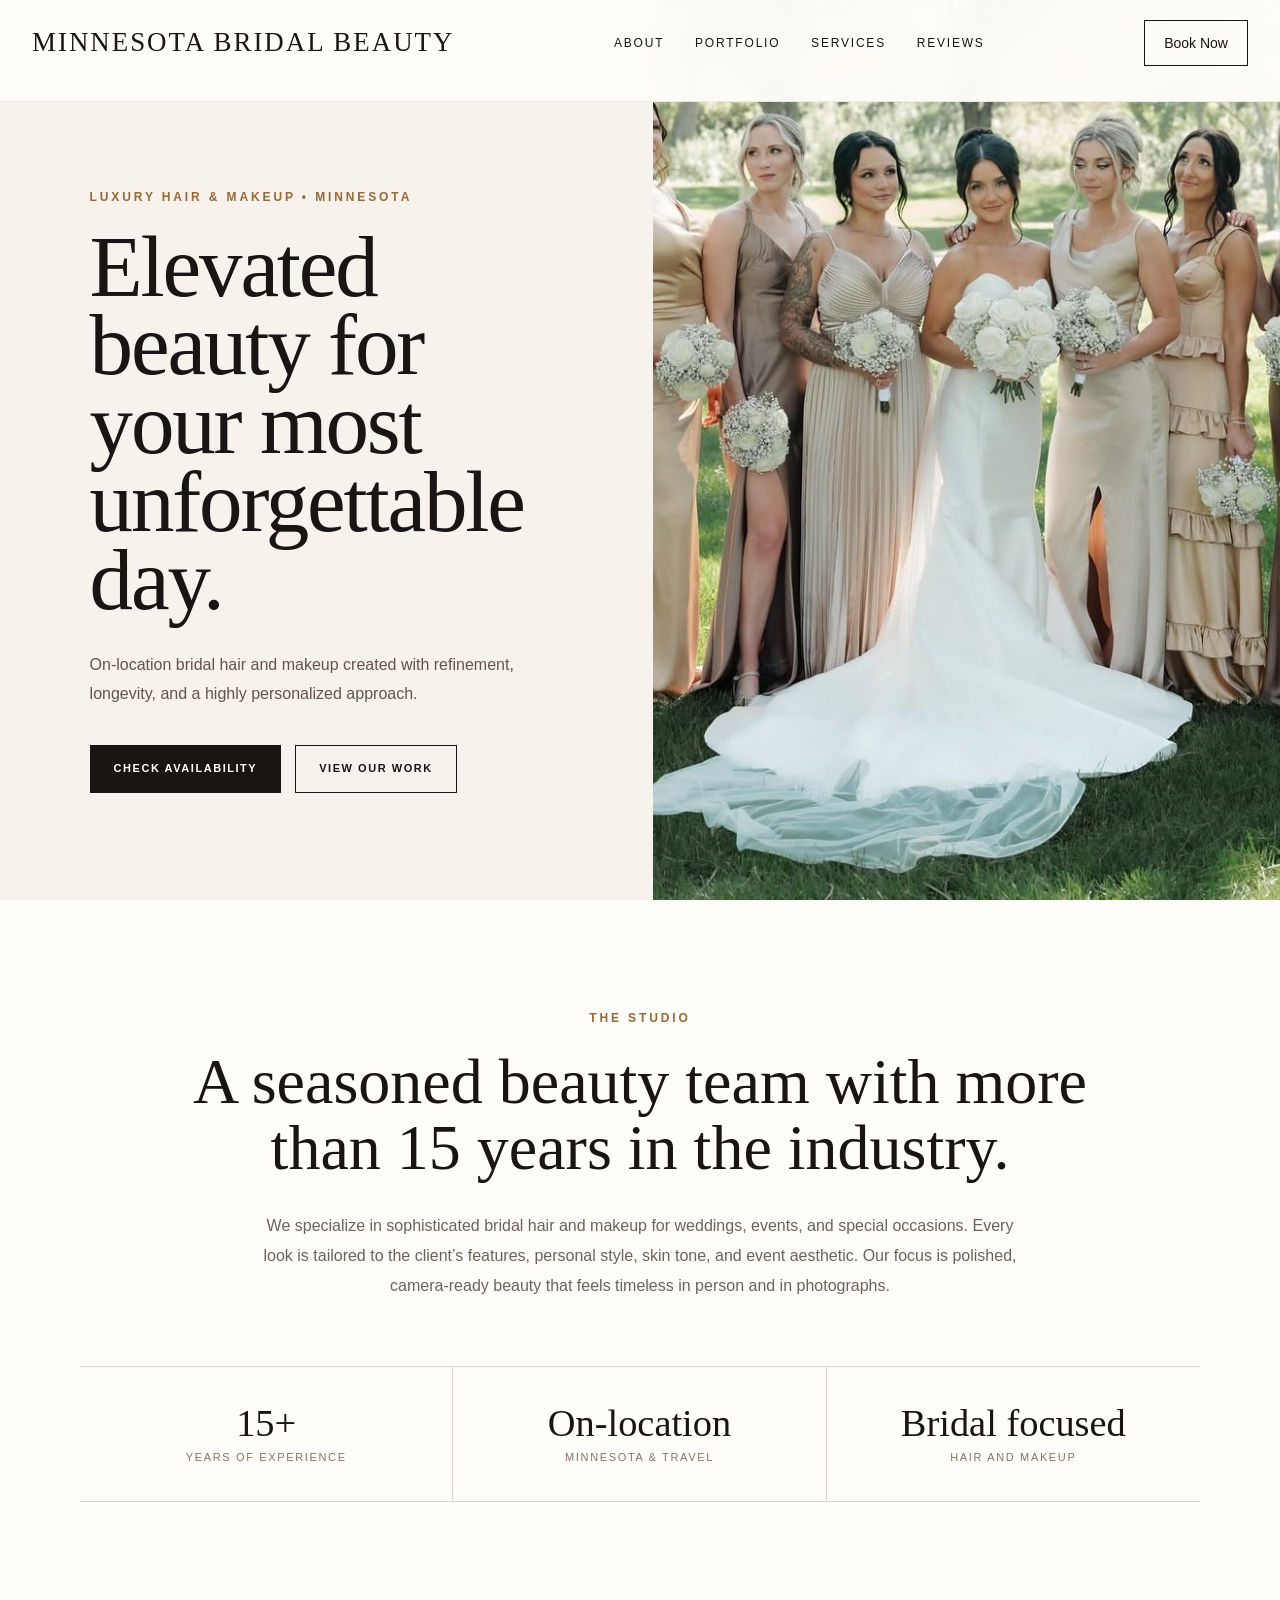
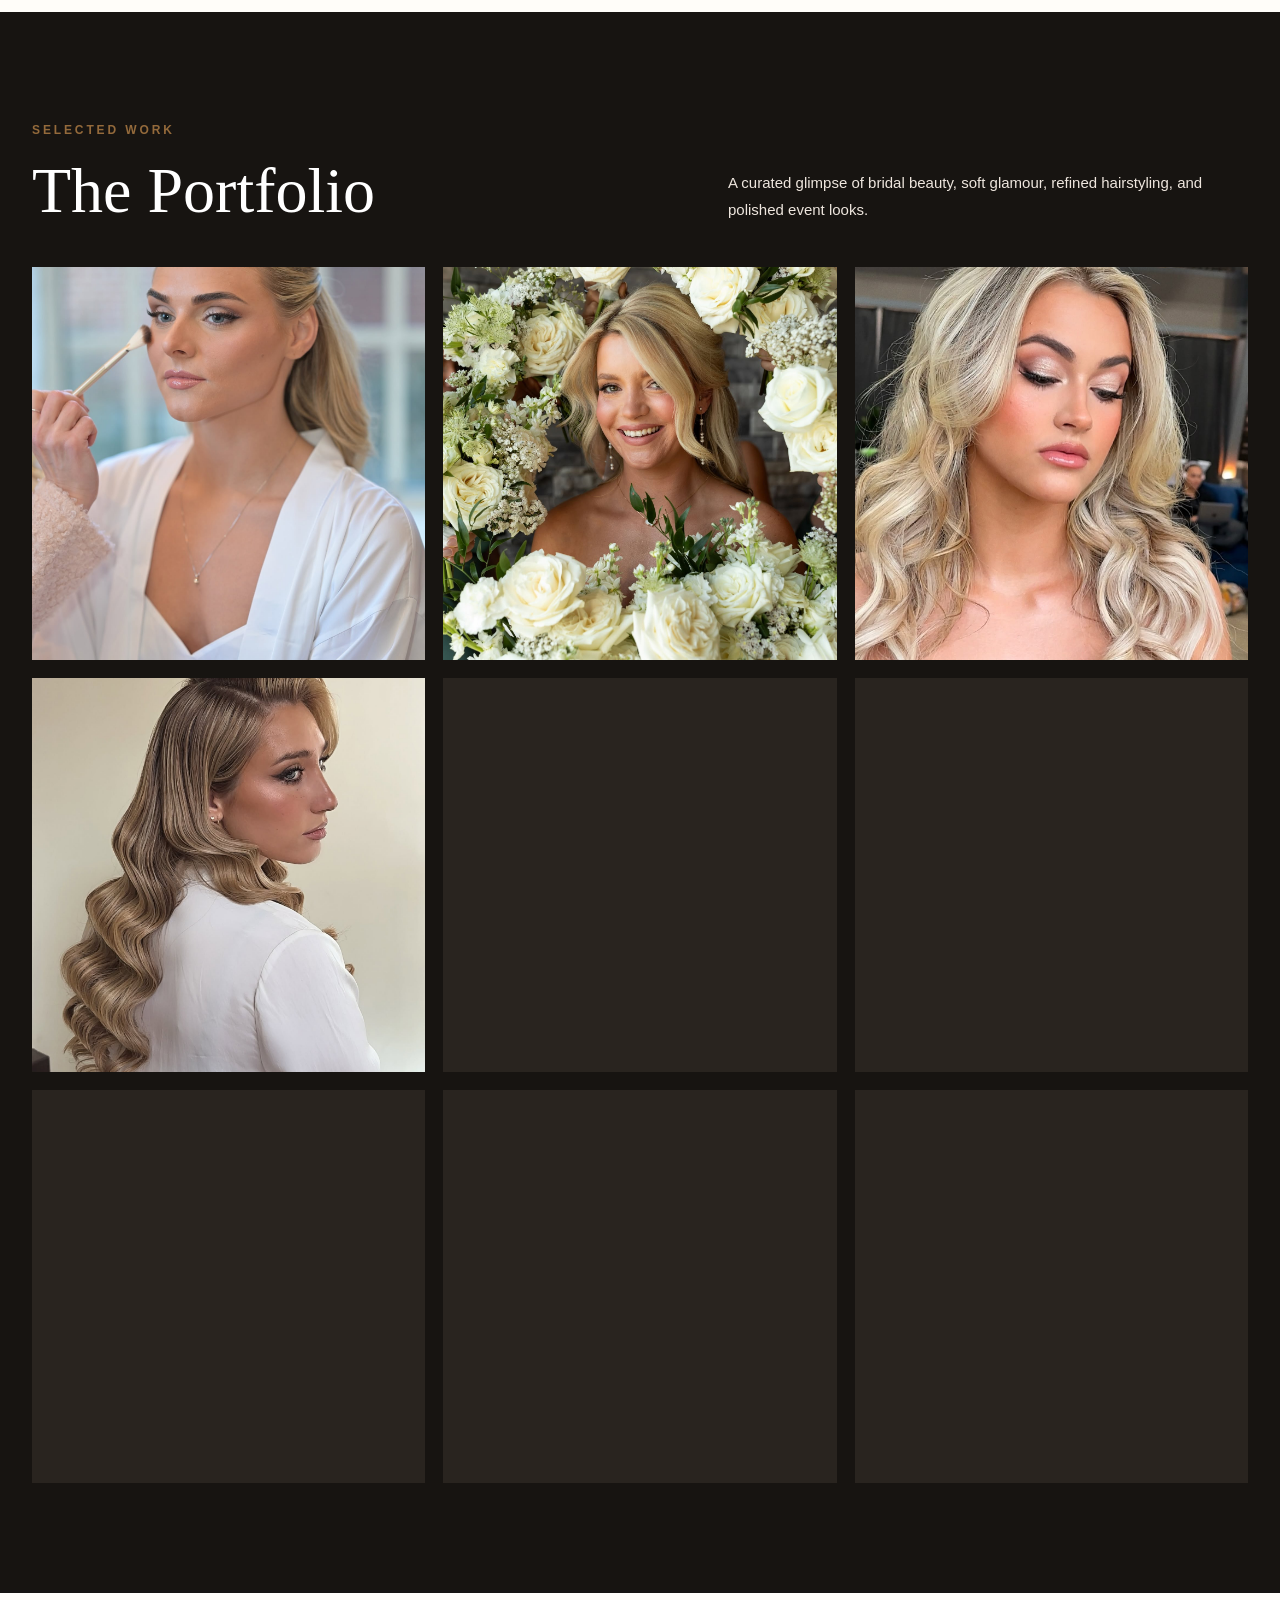
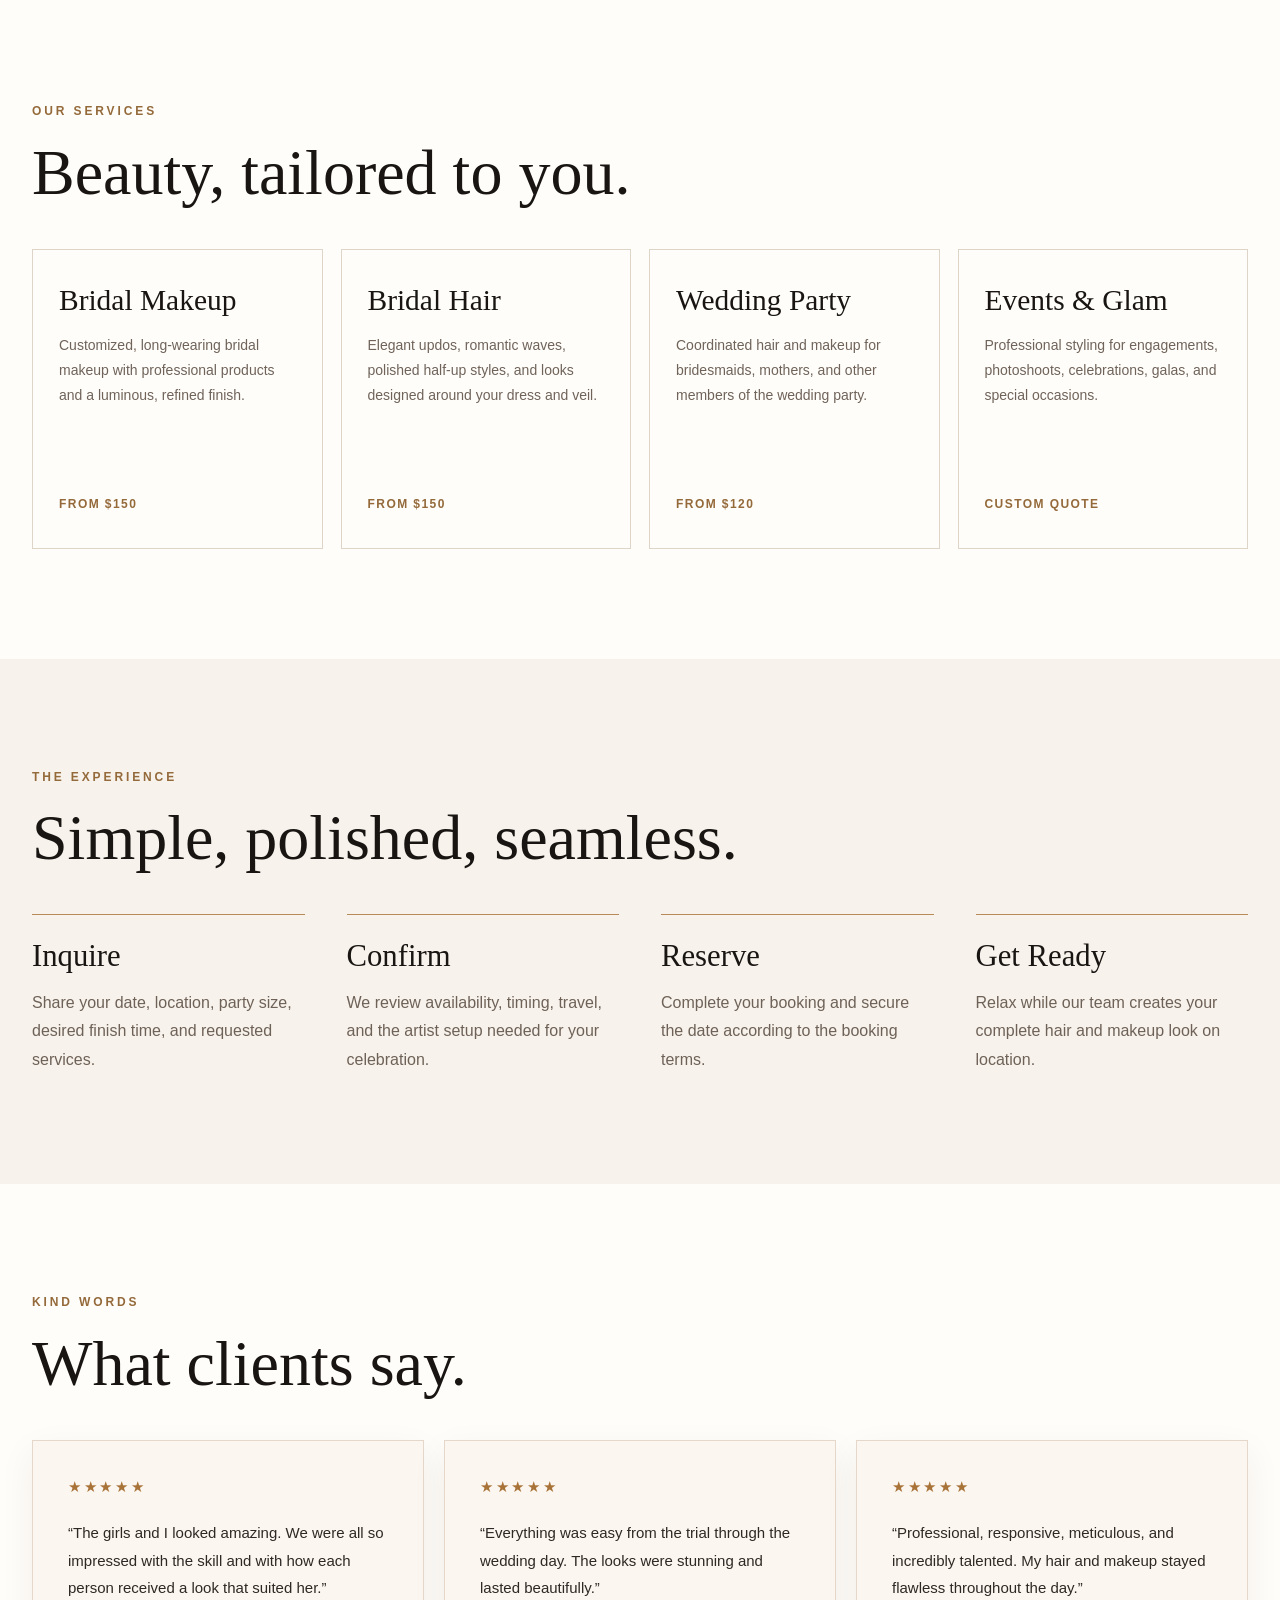
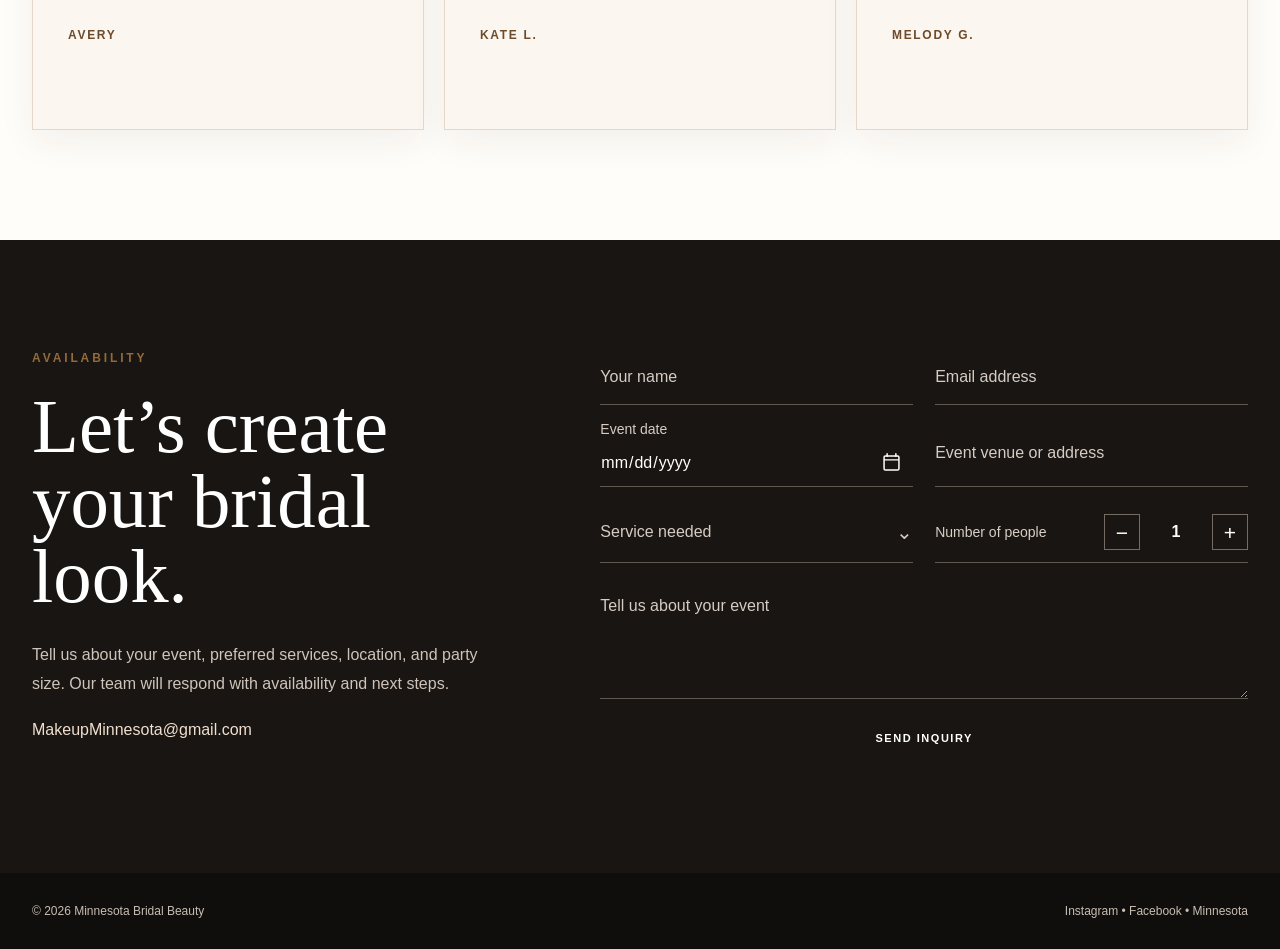
==== index.html @ eba12c52 "Update canonical and Open Graph URLs in index.html" ====
<!DOCTYPE html>
<html lang="en">
<head>
<meta charset="UTF-8">
<meta name="viewport" content="width=device-width, initial-scale=1.0">
<title>Luxury Bridal Hair & Makeup in Minnesota | Minnesota Bridal Beauty</title>
<meta name="description" content="Luxury on-location bridal hair and makeup in Minnesota for brides, wedding parties, and special events.">
<link rel="stylesheet" href="assets/css/styles.css">

<link rel="canonical" href="https://mnbridal.com/">
<meta name="robots" content="index, follow, max-image-preview:large">
<meta name="theme-color" content="#181512">

<meta property="og:type" content="website">
<meta property="og:site_name" content="Minnesota Bridal Beauty">
<meta property="og:title" content="Luxury Bridal Hair & Makeup in Minnesota | Minnesota Bridal Beauty">
<meta property="og:description" content="On-location luxury bridal hair and makeup for weddings, events, and special occasions throughout Minnesota.">
<meta property="og:url" content="https://mnbridal.com/">
<meta property="og:image" content="https://mnbridal.com/assets/images/hero/bridal-party-hero.jpg">

<meta name="twitter:card" content="summary_large_image">
<meta name="twitter:title" content="Luxury Bridal Hair & Makeup in Minnesota">
<meta name="twitter:description" content="On-location luxury bridal hair and makeup for weddings and special events throughout Minnesota.">
<meta name="twitter:image" content="https://mnbridal.com/assets/images/hero/bridal-party-hero.jpg">

<link rel="icon" href="assets/icons/favicon.svg" type="image/svg+xml">
<link rel="manifest" href="site.webmanifest">

<script type="application/ld+json">
{
  "@context": "https://schema.org",
  "@type": "BeautySalon",
  "name": "Minnesota Bridal Beauty",
  "description": "Luxury on-location bridal hair and makeup services in Minnesota.",
  "url": "https://YOUR-DOMAIN.com/",
  "email": "mailto:MakeupMinnesota@gmail.com",
  "areaServed": {
    "@type": "State",
    "name": "Minnesota"
  },
  "sameAs": [
    "https://www.instagram.com/glambyirine/",
    "https://www.facebook.com/irina.saryeva.73/reels/"
  ],
  "priceRange": "$$",
  "knowsAbout": [
    "Bridal makeup",
    "Bridal hairstyling",
    "Wedding party makeup",
    "Wedding party hairstyling",
    "Special event makeup"
  ]
}
</script>

</head>
<body>
<a class="skip-link" href="#main-content">Skip to content</a>
<header id="header">
  <div class="container nav">
    <a class="brand" href="#">Minnesota Bridal Beauty</a>
    <nav class="navlinks">
      <a href="#about">About</a><a href="#portfolio">Portfolio</a><a href="#services">Services</a><a href="#reviews">Reviews</a>
    </nav>
    <a class="book" href="#contact">Book Now</a>
  </div>
</header>

<main id="main-content">
<section class="hero">
  <div class="hero-copy">
    <div>
      <div class="eyebrow">Luxury Hair & Makeup • Minnesota</div>
      <h1>Elevated beauty for your most unforgettable day.</h1>
      <p>On-location bridal hair and makeup created with refinement, longevity, and a highly personalized approach.</p>
      <div class="cta-row"><a class="btn dark" href="#contact">Check Availability</a><a class="btn" href="#portfolio">View Our Work</a></div>
    </div>
  </div>
  <div class="hero-media"><img src="assets/images/hero/bridal-party-hero.jpg" alt="Bride standing at the center of her bridesmaids" fetchpriority="high" decoding="async" width="1200" height="1600"></div>
</section>

<section id="about" class="intro">
  <div class="container">
    <div class="eyebrow">The Studio</div>
    <h2>A seasoned beauty team with more than 15 years in the industry.</h2>
    <p>We specialize in sophisticated bridal hair and makeup for weddings, events, and special occasions. Every look is tailored to the client’s features, personal style, skin tone, and event aesthetic. Our focus is polished, camera-ready beauty that feels timeless in person and in photographs.</p>
    <div class="stats">
      <div class="stat"><strong>15+</strong><span>Years of experience</span></div>
      <div class="stat"><strong>On-location</strong><span>Minnesota & travel</span></div>
      <div class="stat"><strong>Bridal focused</strong><span>Hair and makeup</span></div>
    </div>
  </div>
</section>

<section id="portfolio" class="portfolio">
  <div class="container">
    <div class="section-head"><div><div class="eyebrow">Selected Work</div><h2>The Portfolio</h2></div><p>A curated glimpse of bridal beauty, soft glamour, refined hairstyling, and polished event looks.</p></div>
    <div class="masonry">

      <figure class="portfolio-item">
        <button
          class="portfolio-open"
          type="button"
          aria-label="Open portfolio image 1"
          data-full="assets/images/portfolio/portfolio-01.jpg"
        >
          <img
            src="assets/images/portfolio/portfolio-01.jpg"
            alt="Bridal hair and makeup portfolio in Minnesota"
            loading="lazy"
            decoding="async"
            width="1200"
            height="1200"
          >
        </button>
      </figure>

      <figure class="portfolio-item">
        <button
          class="portfolio-open"
          type="button"
          aria-label="Open portfolio image 2"
          data-full="assets/images/portfolio/portfolio-02.jpg"
        >
          <img
            src="assets/images/portfolio/portfolio-02.jpg"
            alt="Bridal hair and makeup portfolio in Minnesota"
            loading="lazy"
            decoding="async"
            width="1200"
            height="1200"
          >
        </button>
      </figure>

      <figure class="portfolio-item">
        <button
          class="portfolio-open"
          type="button"
          aria-label="Open portfolio image 3"
          data-full="assets/images/portfolio/portfolio-03.jpg"
        >
          <img
            src="assets/images/portfolio/portfolio-03.jpg"
            alt="Bridal hair and makeup portfolio in Minnesota"
            loading="lazy"
            decoding="async"
            width="1200"
            height="1200"
          >
        </button>
      </figure>

      <figure class="portfolio-item">
        <button
          class="portfolio-open"
          type="button"
          aria-label="Open portfolio image 4"
          data-full="assets/images/portfolio/portfolio-04.jpg"
        >
          <img
            src="assets/images/portfolio/portfolio-04.jpg"
            alt="Bridal hair and makeup portfolio in Minnesota"
            loading="lazy"
            decoding="async"
            width="1200"
            height="1200"
          >
        </button>
      </figure>

      <figure class="portfolio-item">
        <button
          class="portfolio-open"
          type="button"
          aria-label="Open portfolio image 5"
          data-full="assets/images/portfolio/portfolio-05.jpg"
        >
          <img
            src="assets/images/portfolio/portfolio-05.jpg"
            alt="Bridal hair and makeup portfolio in Minnesota"
            loading="lazy"
            decoding="async"
            width="1200"
            height="1200"
          >
        </button>
      </figure>

      <figure class="portfolio-item">
        <button
          class="portfolio-open"
          type="button"
          aria-label="Open portfolio image 6"
          data-full="assets/images/portfolio/portfolio-06.jpg"
        >
          <img
            src="assets/images/portfolio/portfolio-06.jpg"
            alt="Bridal hair and makeup portfolio in Minnesota"
            loading="lazy"
            decoding="async"
            width="1200"
            height="1200"
          >
        </button>
      </figure>

      <figure class="portfolio-item">
        <button
          class="portfolio-open"
          type="button"
          aria-label="Open portfolio image 7"
          data-full="assets/images/portfolio/portfolio-07.jpg"
        >
          <img
            src="assets/images/portfolio/portfolio-07.jpg"
            alt="Bridal hair and makeup portfolio in Minnesota"
            loading="lazy"
            decoding="async"
            width="1200"
            height="1200"
          >
        </button>
      </figure>

      <figure class="portfolio-item">
        <button
          class="portfolio-open"
          type="button"
          aria-label="Open portfolio image 8"
          data-full="assets/images/portfolio/portfolio-08.jpg"
        >
          <img
            src="assets/images/portfolio/portfolio-08.jpg"
            alt="Bridal hair and makeup portfolio in Minnesota"
            loading="lazy"
            decoding="async"
            width="1200"
            height="1200"
          >
        </button>
      </figure>

      <figure class="portfolio-item">
        <button
          class="portfolio-open"
          type="button"
          aria-label="Open portfolio image 9"
          data-full="assets/images/portfolio/portfolio-09.jpg"
        >
          <img
            src="assets/images/portfolio/portfolio-09.jpg"
            alt="Bridal hair and makeup portfolio in Minnesota"
            loading="lazy"
            decoding="async"
            width="1200"
            height="1200"
          >
        </button>
      </figure>
    </div>
  </div>
</section>

<section id="services">
  <div class="container">
    <div class="section-head"><div><div class="eyebrow">Our Services</div><h2>Beauty, tailored to you.</h2></div></div>
    <div class="services-grid">
      <article class="card"><h3>Bridal Makeup</h3><p>Customized, long-wearing bridal makeup with professional products and a luminous, refined finish.</p><div class="price">From $150</div></article>
      <article class="card"><h3>Bridal Hair</h3><p>Elegant updos, romantic waves, polished half-up styles, and looks designed around your dress and veil.</p><div class="price">From $150</div></article>
      <article class="card"><h3>Wedding Party</h3><p>Coordinated hair and makeup for bridesmaids, mothers, and other members of the wedding party.</p><div class="price">From $120</div></article>
      <article class="card"><h3>Events & Glam</h3><p>Professional styling for engagements, photoshoots, celebrations, galas, and special occasions.</p><div class="price">Custom quote</div></article>
    </div>
  </div>
</section>

<section class="process">
  <div class="container">
    <div class="section-head"><div><div class="eyebrow">The Experience</div><h2>Simple, polished, seamless.</h2></div></div>
    <div class="process-grid">
      <div class="step"><h3>Inquire</h3><p>Share your date, location, party size, desired finish time, and requested services.</p></div>
      <div class="step"><h3>Confirm</h3><p>We review availability, timing, travel, and the artist setup needed for your celebration.</p></div>
      <div class="step"><h3>Reserve</h3><p>Complete your booking and secure the date according to the booking terms.</p></div>
      <div class="step"><h3>Get Ready</h3><p>Relax while our team creates your complete hair and makeup look on location.</p></div>
    </div>
  </div>
</section>

<section id="reviews">
  <div class="container">
    <div class="section-head"><div><div class="eyebrow">Kind Words</div><h2>What clients say.</h2></div></div>
    <div class="reviews-grid">
      <div class="review"><div class="stars">★★★★★</div><p>“The girls and I looked amazing. We were all so impressed with the skill and with how each person received a look that suited her.”</p><strong>Avery</strong></div>
      <div class="review"><div class="stars">★★★★★</div><p>“Everything was easy from the trial through the wedding day. The looks were stunning and lasted beautifully.”</p><strong>Kate L.</strong></div>
      <div class="review"><div class="stars">★★★★★</div><p>“Professional, responsive, meticulous, and incredibly talented. My hair and makeup stayed flawless throughout the day.”</p><strong>Melody G.</strong></div>
    </div>
  </div>
</section>

<section id="contact" class="contact">
  <div class="container contact-wrap">
    <div><div class="eyebrow">Availability</div><h2>Let’s create your bridal look.</h2><p>Tell us about your event, preferred services, location, and party size. Our team will respond with availability and next steps.</p><p><a href="mailto:MakeupMinnesota@gmail.com">MakeupMinnesota@gmail.com</a></p></div>
    <div>
      <form id="inquiryForm" action="https://formspree.io/f/xqerneod" method="POST">
        <label class="sr-only" for="name">Your name</label><input id="name" required name="name" autocomplete="name" placeholder="Your name">
        <label class="sr-only" for="email">Email address</label><input id="email" required type="email" name="email" autocomplete="email" placeholder="Email address">
        <div class="date-field">
  <label class="date-field-label" for="eventDate">
    Event date
  </label>

  <div class="date-input-wrap">
    <input
      id="eventDate"
      name="event_date"
      type="date"
      required
      aria-label="Event date"
    >

    <button
      class="date-picker-button"
      id="openDatePicker"
      type="button"
      aria-label="Open event date calendar"
    >
      <svg viewBox="0 0 24 24" aria-hidden="true">
        <path d="M7 2v3M17 2v3M3.5 9h17M5 4.5h14a1.5 1.5 0 0 1 1.5 1.5v13A1.5 1.5 0 0 1 19 20.5H5A1.5 1.5 0 0 1 3.5 19V6A1.5 1.5 0 0 1 5 4.5Z"/>
      </svg>
    </button>
  </div>
</div>
        <label class="sr-only" for="eventLocation">Event venue or address</label><input id="eventLocation" name="event_location" autocomplete="street-address" placeholder="Event venue or address">
        
<div class="custom-select" id="serviceSelect">
  <button type="button" class="custom-select-trigger" aria-haspopup="listbox" aria-expanded="false">
    <span id="serviceLabel">Service needed</span>
    <span class="custom-select-arrow">⌄</span>
  </button>
  <div class="custom-select-menu" role="listbox" aria-label="Service needed">
    <button type="button" class="custom-select-option" data-value="Bridal hair & makeup">Bridal hair & makeup</button>
    <button type="button" class="custom-select-option" data-value="Makeup only">Makeup only</button>
    <button type="button" class="custom-select-option" data-value="Hair only">Hair only</button>
    <button type="button" class="custom-select-option" data-value="Wedding party">Wedding party</button>
  </div>
  <input type="hidden" id="serviceValue" name="service" required>
</div>
        <div class="people-control">
      <span class="people-label">Number of people</span>
      <div class="stepper" aria-label="Number of people">
        <button type="button" class="stepper-btn" id="peopleMinus" aria-label="Decrease number of people">−</button>
        <input id="peopleCount" name="number_of_people" type="number" min="1" max="30" value="1" inputmode="numeric" aria-label="Number of people">
        <button type="button" class="stepper-btn" id="peoplePlus" aria-label="Increase number of people">+</button>
      </div>
    </div>
        <label class="sr-only" for="message">Tell us about your event</label><textarea id="message" class="full" name="message" placeholder="Tell us about your event"></textarea>
        <button id="submitButton" class="btn dark full" type="submit">Send Inquiry</button>
      </form>
      <div id="success" class="success">Thank you! Your inquiry was sent successfully. Our team will respond soon.</div><div id="formError" class="success" style="border-color:#9f5d55;color:#ffd9d3">We could not send your inquiry. Please try again or email MakeupMinnesota@gmail.com.</div>
    </div>
  </div>
</section>

<div
  class="portfolio-lightbox"
  id="portfolioLightbox"
  role="dialog"
  aria-modal="true"
  aria-label="Portfolio image preview"
  aria-hidden="true"
>
  <button
    class="lightbox-close"
    id="lightboxClose"
    type="button"
    aria-label="Close image"
  >
    ×
  </button>

  <img
    id="lightboxImage"
    src=""
    alt="Expanded bridal portfolio image"
  >
</div>

</main>

<footer><div class="container footer-row"><span>© 2026 Minnesota Bridal Beauty</span><span>Instagram • Facebook • Minnesota</span></div></footer>





<script src="assets/js/main.js" defer></script>
</body>
</html>
---- assets/css/styles.css ----
/* =========================================================
   MINNESOTA BRIDAL BEAUTY
   Production responsive stylesheet
   ========================================================= */

/* ---------- Design tokens ---------- */

:root {
  --ivory: #f7f2eb;
  --cream: #fffdf9;
  --white: #ffffff;

  --ink: #181512;
  --ink-soft: #2c2723;
  --text: #554c45;
  --text-light: #d8cec4;

  --taupe: #827466;
  --gold: #b78b57;
  --gold-dark: #946a3b;

  --line: #ded4c8;
  --dark-line: #605950;

  --header-height: 102px;

  --container: 1280px;
  --container-narrow: 1120px;

  --radius-small: 2px;

  --transition: 0.3s ease;
}


/* ---------- Reset ---------- */

*,
*::before,
*::after {
  box-sizing: border-box;
}

html {
  scroll-behavior: smooth;
  scroll-padding-top: var(--header-height);
}

body {
  margin: 0;
  min-width: 320px;
  overflow-x: hidden;

  background: var(--cream);
  color: var(--ink);

  font-family: Arial, Helvetica, sans-serif;
  font-size: 16px;
  line-height: 1.5;

  -webkit-font-smoothing: antialiased;
  text-rendering: optimizeLegibility;
}

body,
button,
input,
textarea,
select {
  font-family: Arial, Helvetica, sans-serif;
}

img {
  display: block;
  max-width: 100%;
}

a {
  color: inherit;
  text-decoration: none;
}

button,
input,
textarea,
select {
  font: inherit;
}

button {
  cursor: pointer;
}

figure {
  margin: 0;
}

h1,
h2,
h3,
p {
  margin-top: 0;
}

h1,
h2,
h3 {
  font-family: Georgia, "Times New Roman", serif;
  font-weight: 500;
}

section {
  position: relative;
  padding: 110px 0;
}


/* ---------- Accessibility ---------- */

.sr-only {
  position: absolute !important;

  width: 1px !important;
  height: 1px !important;

  padding: 0 !important;
  margin: -1px !important;

  overflow: hidden !important;
  clip: rect(0, 0, 0, 0) !important;
  white-space: nowrap !important;

  border: 0 !important;
}

.skip-link {
  position: fixed;
  top: -100px;
  left: 16px;
  z-index: 9999;

  padding: 12px 16px;

  background: var(--white);
  color: var(--ink);
  border: 1px solid var(--ink);
}

.skip-link:focus {
  top: 16px;
}

:focus-visible {
  outline: 2px solid var(--gold);
  outline-offset: 3px;
}


/* ---------- Reusable layout ---------- */

.container {
  width: min(var(--container), calc(100% - 64px));
  margin-inline: auto;
}

.section-head {
  display: flex;
  align-items: flex-end;
  justify-content: space-between;

  gap: 48px;
  margin-bottom: 44px;
}

.section-head > div {
  min-width: 0;
}

.section-head h2 {
  margin-bottom: 0;

  font-size: clamp(46px, 5vw, 76px);
  line-height: 0.98;
}

.section-head p {
  width: min(100%, 520px);
  margin-bottom: 0;

  color: var(--text);
  font-size: 15px;
  line-height: 1.8;
}

.portfolio .section-head p {
  color: #eee6de;
}

.eyebrow {
  margin-bottom: 22px;

  color: var(--gold-dark);

  font-size: 12px;
  font-weight: 600;
  letter-spacing: 0.24em;
  line-height: 1.4;

  text-transform: uppercase;
}


/* ---------- Header ---------- */

header {
  position: fixed;
  inset: 0 0 auto;
  z-index: 1000;

  min-height: var(--header-height);
  padding: 20px 0;

  background: rgba(255, 253, 249, 0.96);
  border-bottom: 1px solid rgba(24, 21, 18, 0.08);

  backdrop-filter: blur(14px);
  -webkit-backdrop-filter: blur(14px);

  transition:
    padding var(--transition),
    box-shadow var(--transition),
    background var(--transition);
}

header.scrolled {
  padding: 13px 0;

  background: rgba(255, 253, 249, 0.985);
  box-shadow: 0 8px 30px rgba(24, 21, 18, 0.08);
}

.nav {
  display: flex;
  align-items: center;
  justify-content: space-between;

  gap: 28px;
}

.brand {
  flex: 0 1 auto;

  font-family: Georgia, "Times New Roman", serif;
  font-size: clamp(22px, 2.1vw, 31px);
  letter-spacing: 0.075em;
  line-height: 1.1;

  text-transform: uppercase;
  white-space: nowrap;
}

.navlinks {
  display: flex;
  align-items: center;
  justify-content: center;

  gap: clamp(20px, 2.4vw, 38px);
}

.navlinks a {
  position: relative;

  padding: 10px 0;

  font-size: 12px;
  font-weight: 500;
  letter-spacing: 0.15em;

  text-transform: uppercase;
}

.navlinks a::after {
  content: "";

  position: absolute;
  right: 0;
  bottom: 4px;
  left: 0;

  height: 1px;

  background: var(--ink);

  transform: scaleX(0);
  transform-origin: right;

  transition: transform var(--transition);
}

.navlinks a:hover::after,
.navlinks a:focus-visible::after {
  transform: scaleX(1);
  transform-origin: left;
}

.book {
  flex: 0 0 auto;

  display: inline-flex;
  align-items: center;
  justify-content: center;

  min-height: 46px;
  padding: 11px 19px;

  border: 1px solid var(--ink);

  font-size: 14px;

  transition:
    background var(--transition),
    color var(--transition);
}

.book:hover,
.book:focus-visible {
  background: var(--ink);
  color: var(--white);
}


/* ---------- Buttons ---------- */

.cta-row {
  display: flex;
  flex-wrap: wrap;

  gap: 14px;
}

.btn {
  display: inline-flex;
  align-items: center;
  justify-content: center;

  min-height: 48px;
  padding: 14px 23px;

  border: 1px solid var(--ink);
  background: transparent;
  color: var(--ink);

  font-size: 11px;
  font-weight: 600;
  letter-spacing: 0.14em;
  line-height: 1.2;

  text-align: center;
  text-transform: uppercase;

  transition:
    background var(--transition),
    color var(--transition),
    border-color var(--transition);
}

.btn:hover,
.btn:focus-visible {
  background: var(--ink);
  color: var(--white);
}

.btn.dark {
  background: var(--ink);
  color: var(--white);
}

.btn.dark:hover,
.btn.dark:focus-visible {
  background: var(--gold-dark);
  border-color: var(--gold-dark);
}


/* ---------- Hero ---------- */

.hero {
  display: grid;
  grid-template-columns: minmax(0, 1.02fr) minmax(0, 0.98fr);

  min-height: 100svh;
  padding: 0;

  background: var(--ivory);
}

.hero-copy {
  display: flex;
  align-items: center;

  min-width: 0;
  padding:
    calc(var(--header-height) + 70px)
    clamp(40px, 7vw, 120px)
    90px;
}

.hero-copy > div {
  width: 100%;
  max-width: 790px;
}

.hero h1 {
  max-width: 760px;
  margin-bottom: 0;

  font-size: clamp(56px, 6.8vw, 108px);
  line-height: 0.9;
  letter-spacing: -0.025em;
}

.hero p {
  max-width: 570px;
  margin: 30px 0 36px;

  color: #5f554d;

  font-size: 16px;
  line-height: 1.85;
}

.hero-media {
  position: relative;

  min-width: 0;
  min-height: 100svh;
  overflow: hidden;

  background: #d8d0c7;
}

.hero-media img {
  width: 100%;
  height: 100%;

  object-fit: cover;
  object-position: center center;
}


/* ---------- Studio introduction ---------- */

.intro {
  text-align: center;
}

.intro .container {
  width: min(var(--container-narrow), calc(100% - 64px));
}

.intro h2 {
  max-width: 920px;
  margin: 0 auto;

  font-size: clamp(42px, 5vw, 74px);
  line-height: 1.03;
}

.intro p {
  max-width: 780px;
  margin: 30px auto 0;

  color: #6d6259;
  font-size: 16px;
  line-height: 1.9;
}


/* ---------- Stats ---------- */

.stats {
  display: grid;
  grid-template-columns: repeat(3, minmax(0, 1fr));

  margin-top: 64px;

  border-top: 1px solid var(--line);
  border-bottom: 1px solid var(--line);
}

.stat {
  min-width: 0;
  padding: 35px 24px;

  text-align: center;
  border-right: 1px solid var(--line);
}

.stat:last-child {
  border-right: 0;
}

.stat strong {
  display: block;
  margin-bottom: 5px;

  font-family: Georgia, "Times New Roman", serif;
  font-size: clamp(29px, 3vw, 40px);
  font-weight: 500;
  line-height: 1.1;
}

.stat span {
  display: block;

  color: var(--taupe);

  font-size: 11px;
  letter-spacing: 0.15em;
  line-height: 1.5;

  text-transform: uppercase;
}



/* ---------- Portfolio section ---------- */

.portfolio {
  overflow: hidden;
  background: #171411;
  color: var(--white);
}

.portfolio .section-head p {
  color: #eee6de;
}

/* =========================================================
   PORTFOLIO GRID AND FULLSCREEN LIGHTBOX
   ========================================================= */

.masonry {
  display: grid;
  grid-template-columns: repeat(3, minmax(0, 1fr));
  gap: 18px;
  width: 100%;
}

.portfolio-item {
  position: relative;
  min-width: 0;
  margin: 0;
  overflow: hidden;
  aspect-ratio: 1 / 1;
  background: #29241f;
}

.portfolio-open {
  display: block;
  width: 100%;
  height: 100%;
  padding: 0;
  border: 0;
  background: transparent;
  cursor: zoom-in;
}

.portfolio-open img {
  display: block;
  width: 100%;
  height: 100%;
  max-width: none;
  object-fit: cover;
  object-position: center;
  transform: none;
  transition:
    transform 0.45s ease,
    filter 0.45s ease;
}

.portfolio-open:hover img,
.portfolio-open:focus-visible img {
  transform: scale(1.035);
  filter: brightness(0.9);
}

.portfolio-lightbox {
  position: fixed;
  inset: 0;
  z-index: 10000;
  display: flex;
  align-items: center;
  justify-content: center;
  padding: 34px;
  background: rgba(10, 8, 7, 0.95);
  opacity: 0;
  visibility: hidden;
  pointer-events: none;
  transition:
    opacity 0.25s ease,
    visibility 0.25s ease;
}

.portfolio-lightbox.is-open {
  opacity: 1;
  visibility: visible;
  pointer-events: auto;
}

.portfolio-lightbox img {
  display: block;
  width: auto;
  height: auto;
  max-width: min(94vw, 1500px);
  max-height: 92vh;
  object-fit: contain;
  box-shadow: 0 24px 70px rgba(0, 0, 0, 0.45);
}

.lightbox-close {
  position: fixed;
  top: 20px;
  right: 25px;
  z-index: 10001;
  display: flex;
  align-items: center;
  justify-content: center;
  width: 48px;
  height: 48px;
  padding: 0;
  border: 1px solid rgba(255, 255, 255, 0.55);
  background: rgba(20, 17, 15, 0.72);
  color: #ffffff;
  font-size: 34px;
  font-weight: 300;
  line-height: 1;
  cursor: pointer;
}

.lightbox-close:hover,
.lightbox-close:focus-visible {
  background: #ffffff;
  color: #181512;
}

body.lightbox-open {
  overflow: hidden;
}

@media (max-width: 900px) {
  .masonry {
    grid-template-columns: repeat(2, minmax(0, 1fr));
  }
}

@media (max-width: 640px) {
  .masonry {
    grid-template-columns: 1fr;
    gap: 14px;
  }

  .portfolio-item {
    aspect-ratio: 4 / 5;
  }

  .portfolio-lightbox {
    padding: 58px 12px 18px;
  }

  .portfolio-lightbox img {
    max-width: 100%;
    max-height: calc(100vh - 80px);
  }

  .lightbox-close {
    top: 10px;
    right: 10px;
    width: 42px;
    height: 42px;
    font-size: 29px;
  }
}


/* ---------- Services ---------- */

.services-grid {
  display: grid;
  grid-template-columns: repeat(4, minmax(0, 1fr));

  gap: 18px;
}

.card {
  display: flex;
  flex-direction: column;

  min-width: 0;
  min-height: 300px;
  padding: 35px 26px;

  border: 1px solid var(--line);
  background: transparent;

  transition:
    transform var(--transition),
    box-shadow var(--transition),
    background var(--transition);
}

.card:hover {
  transform: translateY(-4px);

  background: var(--white);
  box-shadow: 0 18px 40px rgba(46, 36, 28, 0.08);
}

.card h3 {
  margin-bottom: 18px;

  font-size: clamp(28px, 2.3vw, 35px);
  line-height: 1.05;
}

.card p {
  margin-bottom: 0;

  color: #6f635a;
  font-size: 14px;
  line-height: 1.78;
}

.price {
  margin-top: auto;
  padding-top: 30px;

  color: var(--gold-dark);

  font-size: 12px;
  font-weight: 600;
  letter-spacing: 0.12em;

  text-transform: uppercase;
}


/* ---------- Process ---------- */

.process {
  background: var(--ivory);
}

.process-grid {
  display: grid;
  grid-template-columns: repeat(4, minmax(0, 1fr));

  gap: 42px;
}

.step {
  min-width: 0;
  padding-top: 25px;

  border-top: 1px solid var(--gold);
}

.step h3 {
  margin-bottom: 15px;

  font-size: clamp(29px, 2.4vw, 36px);
  line-height: 1.1;
}

.step p {
  margin-bottom: 0;

  color: #6e6258;
  line-height: 1.78;
}


/* ---------- Reviews ---------- */

.reviews-grid {
  display: grid;
  grid-template-columns: repeat(3, minmax(0, 1fr));

  gap: 20px;
}

.review {
  min-width: 0;
  min-height: 290px;
  padding: 35px;

  background: #fbf6ef;
  border: 1px solid #e5d8ca;
  box-shadow: 0 12px 35px rgba(46, 36, 28, 0.06);
}

.stars {
  margin-bottom: 21px;

  color: #a87339;

  font-size: 15px;
  letter-spacing: 0.18em;
}

.review p {
  margin-bottom: 0;

  color: #2f2925;

  font-size: 15px;
  line-height: 1.82;
}

.review strong {
  display: block;
  margin-top: 25px;

  color: #6d4b2b;

  font-size: 12px;
  letter-spacing: 0.14em;

  text-transform: uppercase;
}


/* ---------- Contact ---------- */

.contact {
  overflow: visible;

  background: var(--ink);
  color: var(--white);
}

.contact-wrap {
  display: grid;
  grid-template-columns: minmax(0, 0.85fr) minmax(0, 1.15fr);

  gap: clamp(50px, 7vw, 100px);
}

.contact h2 {
  max-width: 600px;
  margin-bottom: 26px;

  font-size: clamp(48px, 6vw, 84px);
  line-height: 0.98;
}

.contact p {
  max-width: 560px;

  color: #cfc4ba;
  line-height: 1.82;
}

.contact a {
  color: #f0dfcf;
}

.contact a:hover {
  text-decoration: underline;
}


/* ---------- Form ---------- */

form {
  display: grid;
  grid-template-columns: repeat(2, minmax(0, 1fr));

  gap: 16px 22px;
}

form > * {
  min-width: 0;
}

input,
textarea,
select {
  width: 100%;

  padding: 15px 0;

  border: 0;
  border-bottom: 1px solid var(--dark-line);
  border-radius: 0;

  background: transparent;
  color: var(--white);

  outline: none;

  transition: border-color var(--transition);
}

input::placeholder,
textarea::placeholder {
  color: #d6ccc3;
  opacity: 1;
}

input:focus,
textarea:focus,
select:focus {
  border-color: var(--gold);
}

textarea {
  min-height: 120px;
  resize: vertical;
}

.full {
  grid-column: 1 / -1;
}

/* ---------- Event date field ---------- */

.date-field {
  min-width: 0;
  border-bottom: 1px solid var(--dark-line);
}

.date-field-label {
  display: block;
  margin-bottom: 2px;

  color: #d6ccc3;

  font-size: 14px;
  line-height: 1.2;
}

.date-input-wrap {
  position: relative;

  display: flex;
  align-items: center;

  min-height: 46px;
}

#eventDate {
  display: block;

  width: 100%;
  min-width: 0;
  min-height: 44px;

  padding: 10px 52px 10px 0;

  border: 0;
  border-radius: 0;

  background: transparent;
  color: #ffffff;

  font: inherit;

  color-scheme: dark;

  cursor: pointer;
  outline: none;

  appearance: auto;
  -webkit-appearance: auto;
}

#eventDate:focus {
  outline: none;
}

/*
  Нативная кнопка остаётся рабочей,
  но визуально используется наша иконка.
*/

#eventDate::-webkit-calendar-picker-indicator {
  position: absolute;
  top: 0;
  right: 0;

  width: 46px;
  height: 46px;

  margin: 0;
  padding: 0;

  opacity: 0;

  cursor: pointer;
}

.date-picker-button {
  position: absolute;
  top: 50%;
  right: 0;

  display: inline-flex;
  align-items: center;
  justify-content: center;

  width: 44px;
  height: 44px;
  padding: 0;

  border: 0;
  background: transparent;
  color: #ffffff;

  transform: translateY(-50%);

  cursor: pointer;
}

.date-picker-button svg {
  width: 21px;
  height: 21px;

  fill: none;
  stroke: currentColor;
  stroke-width: 1.7;
  stroke-linecap: round;
  stroke-linejoin: round;
}

.date-picker-button:hover,
.date-picker-button:focus-visible {
  color: var(--gold);
}

.date-field:focus-within {
  border-bottom-color: var(--gold);
}

@media (max-width: 640px) {
  .date-field-label {
    font-size: 13px;
  }

  #eventDate {
    min-height: 48px;

    /*
      16px  iPhone.
    */
    font-size: 16px;
  }

  .date-picker-button {
    width: 46px;
    height: 46px;
  }
}


/* ---------- People counter ---------- */

.people-control {
  display: flex;
  align-items: center;
  justify-content: space-between;

  min-height: 59px;
  gap: 18px;

  padding: 8px 0;
  border-bottom: 1px solid var(--dark-line);
}

.people-label {
  color: #d9cfc6;
  font-size: 14px;
}

.stepper {
  display: flex;
  align-items: center;

  gap: 8px;
}

.stepper-btn {
  display: inline-flex;
  align-items: center;
  justify-content: center;

  width: 36px;
  height: 36px;
  padding: 0;

  border: 1px solid #746b62;
  background: transparent;
  color: var(--white);

  font-size: 21px;
  line-height: 1;

  transition:
    background var(--transition),
    border-color var(--transition);
}

.stepper-btn:hover,
.stepper-btn:focus-visible {
  background: #302a25;
  border-color: var(--gold);
}

#peopleCount {
  width: 56px;
  padding: 8px 3px;

  border: 0;

  background: transparent;
  color: var(--white);

  font-weight: 600;
  text-align: center;
}

#peopleCount::-webkit-outer-spin-button,
#peopleCount::-webkit-inner-spin-button {
  margin: 0;

  -webkit-appearance: none;
}

#peopleCount[type="number"] {
  -moz-appearance: textfield;
}


/* ---------- Custom service dropdown ---------- */

.custom-select {
  position: relative;

  min-width: 0;

  border-bottom: 1px solid var(--dark-line);
}

.custom-select-trigger {
  display: flex;
  align-items: center;
  justify-content: space-between;

  width: 100%;
  min-height: 59px;
  padding: 15px 0;

  border: 0;
  background: transparent;
  color: #d6ccc3;

  text-align: left;
}

.custom-select-trigger.has-value {
  color: var(--white);
}

.custom-select-arrow {
  flex: 0 0 auto;

  margin-left: 16px;

  font-size: 20px;
  line-height: 1;

  transition: transform 0.2s ease;
}

.custom-select.open .custom-select-arrow {
  transform: rotate(180deg);
}

.custom-select-menu {
  position: absolute;
  top: calc(100% + 1px);
  right: 0;
  left: 0;
  z-index: 100;

  display: none;

  min-width: 240px;

  background: var(--white);
  border: 1px solid #d9d1c8;
  box-shadow: 0 18px 36px rgba(0, 0, 0, 0.2);
}

.custom-select.open .custom-select-menu {
  display: block;
}

.custom-select-option {
  display: block;

  width: 100%;
  padding: 14px 16px;

  border: 0;
  border-bottom: 1px solid #eee7df;

  background: var(--white);
  color: #1b1714;

  text-align: left;

  transition: background var(--transition);
}

.custom-select-option:last-child {
  border-bottom: 0;
}

.custom-select-option:hover,
.custom-select-option:focus {
  background: #f1ece6;
  color: #1b1714;

  outline: none;
}

.custom-select-option.selected {
  background: #e5ddd3;
  color: #1b1714;

  font-weight: 600;
}


/* ---------- Form status ---------- */

.success {
  display: none;

  margin-top: 20px;
  padding: 18px;

  border: 1px solid #8c775f;

  color: #f4e9dc;
  line-height: 1.6;
}


/* ---------- Footer ---------- */

footer {
  padding: 29px 0;

  background: #100e0c;
  color: #c8bdb2;

  font-size: 12px;
}

.footer-row {
  display: flex;
  align-items: center;
  justify-content: space-between;

  gap: 20px;
  flex-wrap: wrap;
}


/* =========================================================
   LARGE DESKTOP
   ========================================================= */

@media (min-width: 1500px) {
  :root {
    --container: 1400px;
  }

  .hero-copy {
    padding-right: 8vw;
    padding-left: 8vw;
  }
}


/* =========================================================
   SMALL DESKTOP / LAPTOP
   ========================================================= */

@media (max-width: 1180px) {
  :root {
    --header-height: 92px;
  }

  .container {
    width: min(var(--container), calc(100% - 48px));
  }

  .brand {
    font-size: 24px;
  }

  .navlinks {
    gap: 22px;
  }

  .hero-copy {
    padding-right: 5vw;
    padding-left: 5vw;
  }

  .services-grid {
    grid-template-columns: repeat(2, minmax(0, 1fr));
  }

  .process-grid {
    grid-template-columns: repeat(2, minmax(0, 1fr));
  }
}


/* =========================================================
   TABLET
   ========================================================= */

@media (max-width: 900px) {
  :root {
    --header-height: 82px;
  }

  section {
    padding: 88px 0;
  }

  .container,
  .intro .container {
    width: min(100% - 40px, var(--container));
  }

  header {
    min-height: var(--header-height);
    padding: 16px 0;
  }

  .nav {
    gap: 16px;
  }

  .brand {
    max-width: 65%;

    font-size: clamp(19px, 3.8vw, 25px);
    white-space: normal;
  }

  .navlinks {
    display: none;
  }

  .book {
    min-height: 42px;
    padding: 9px 14px;

    font-size: 12px;
  }

  .hero {
    grid-template-columns: 1fr;

    min-height: auto;
  }

  .hero-copy {
    min-height: 76svh;
    padding:
      calc(var(--header-height) + 55px)
      7vw
      70px;
  }

  .hero h1 {
    max-width: 800px;

    font-size: clamp(52px, 10vw, 82px);
  }

  .hero-media {
    min-height: 72svh;
    max-height: 900px;
  }

  .section-head {
    display: block;
  }

  .section-head p {
    margin-top: 24px;
  }

  .stats {
    grid-template-columns: 1fr;
  }

  .stat {
    border-right: 0;
    border-bottom: 1px solid var(--line);
  }

  .stat:last-child {
    border-bottom: 0;
  }

  .masonry {
    grid-template-columns: repeat(2, minmax(0, 1fr));
  }

  .reviews-grid {
    grid-template-columns: 1fr;
  }

  .review {
    min-height: 0;
  }

  .contact-wrap {
    grid-template-columns: 1fr;

    gap: 55px;
  }
}


/* =========================================================
   MOBILE
   ========================================================= */

@media (max-width: 640px) {
  :root {
    --header-height: 76px;
  }

  section {
    padding: 72px 0;
  }

  .container,
  .intro .container {
    width: min(100% - 28px, var(--container));
  }

  header {
    min-height: var(--header-height);
    padding: 13px 0;
  }

  .brand {
    max-width: 66%;

    font-size: 18px;
    letter-spacing: 0.055em;
    line-height: 1.15;
  }

  .book {
    min-height: 40px;
    padding: 8px 11px;

    font-size: 11px;
  }

  .hero-copy {
    min-height: 70svh;
    padding:
      calc(var(--header-height) + 45px)
      20px
      55px;
  }

  .hero h1 {
    font-size: clamp(45px, 14vw, 65px);
    line-height: 0.94;
  }

  .hero p {
    margin: 24px 0 30px;

    font-size: 15px;
    line-height: 1.75;
  }

  .hero-media {
    min-height: 62svh;
  }

  .cta-row {
    display: grid;
    grid-template-columns: 1fr;

    width: 100%;
  }

  .btn {
    width: 100%;
  }

  .intro h2 {
    font-size: clamp(39px, 12vw, 56px);
  }

  .intro p {
    font-size: 15px;
  }

  .section-head {
    margin-bottom: 32px;
  }

  .section-head h2 {
    font-size: clamp(40px, 12vw, 58px);
  }

  .masonry {
    grid-template-columns: 1fr;
    gap: 14px;
  }
.services-grid,
  .process-grid,
  .reviews-grid {
    grid-template-columns: 1fr;
  }

  .card {
    min-height: 270px;
  }

  form {
    grid-template-columns: 1fr;
    gap: 16px;
  }

  .full {
    grid-column: auto;
  }

  .people-control {
    min-height: 62px;
  }

  .custom-select-menu {
    min-width: 100%;
  }

  .footer-row {
    display: block;

    text-align: center;
  }

  .footer-row span {
    display: block;
  }

  .footer-row span + span {
    margin-top: 8px;
  }
}


/* =========================================================
   VERY SMALL PHONES
   ========================================================= */

@media (max-width: 390px) {
  .container,
  .intro .container {
    width: calc(100% - 22px);
  }

  .brand {
    max-width: 64%;

    font-size: 16px;
  }

  .book {
    padding: 7px 9px;

    font-size: 10px;
  }

  .hero-copy {
    padding-right: 16px;
    padding-left: 16px;
  }

  .hero h1 {
    font-size: 43px;
  }

  .review,
  .card {
    padding: 28px 22px;
  }
}


/* =========================================================
   REDUCED MOTION
   ========================================================= */

@media (prefers-reduced-motion: reduce) {
  html {
    scroll-behavior: auto;
  }

  *,
  *::before,
  *::after {
    animation-duration: 0.01ms !important;
    animation-iteration-count: 1 !important;

    scroll-behavior: auto !important;
    transition-duration: 0.01ms !important;
  }
}
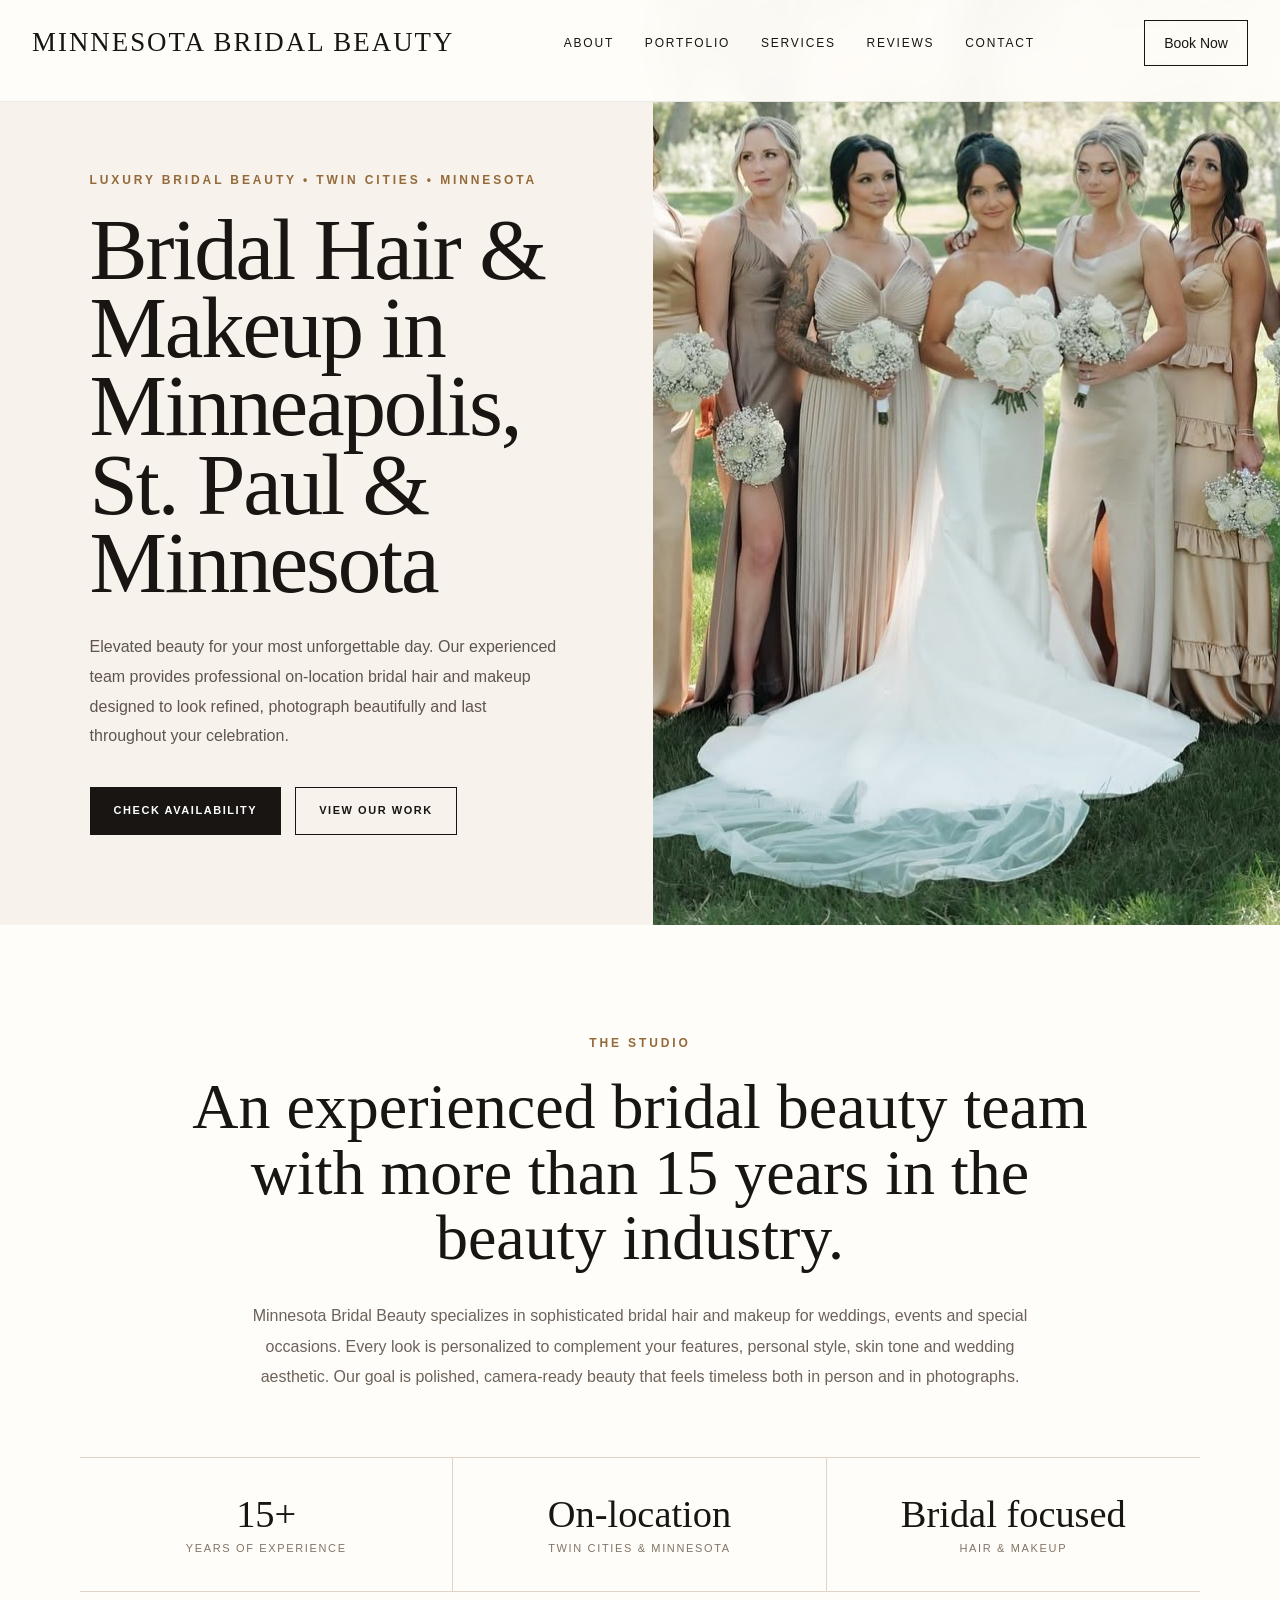
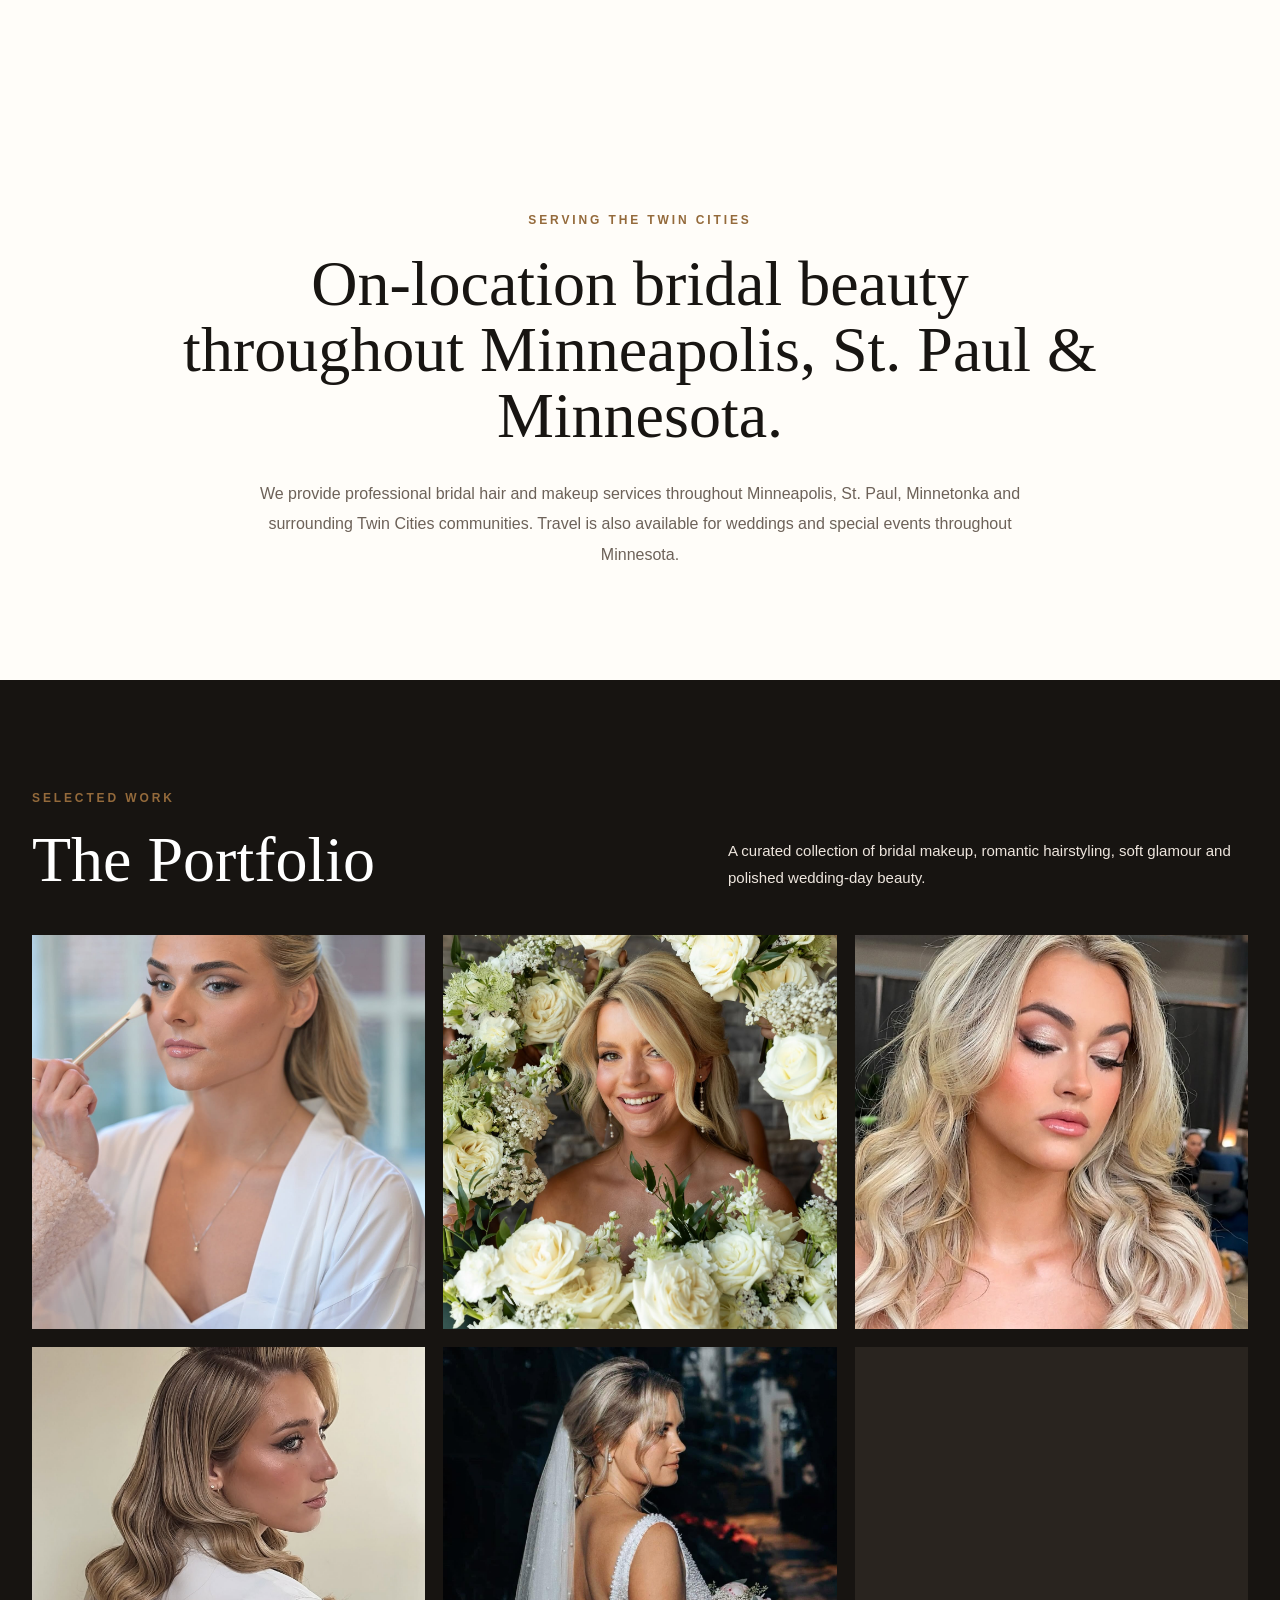
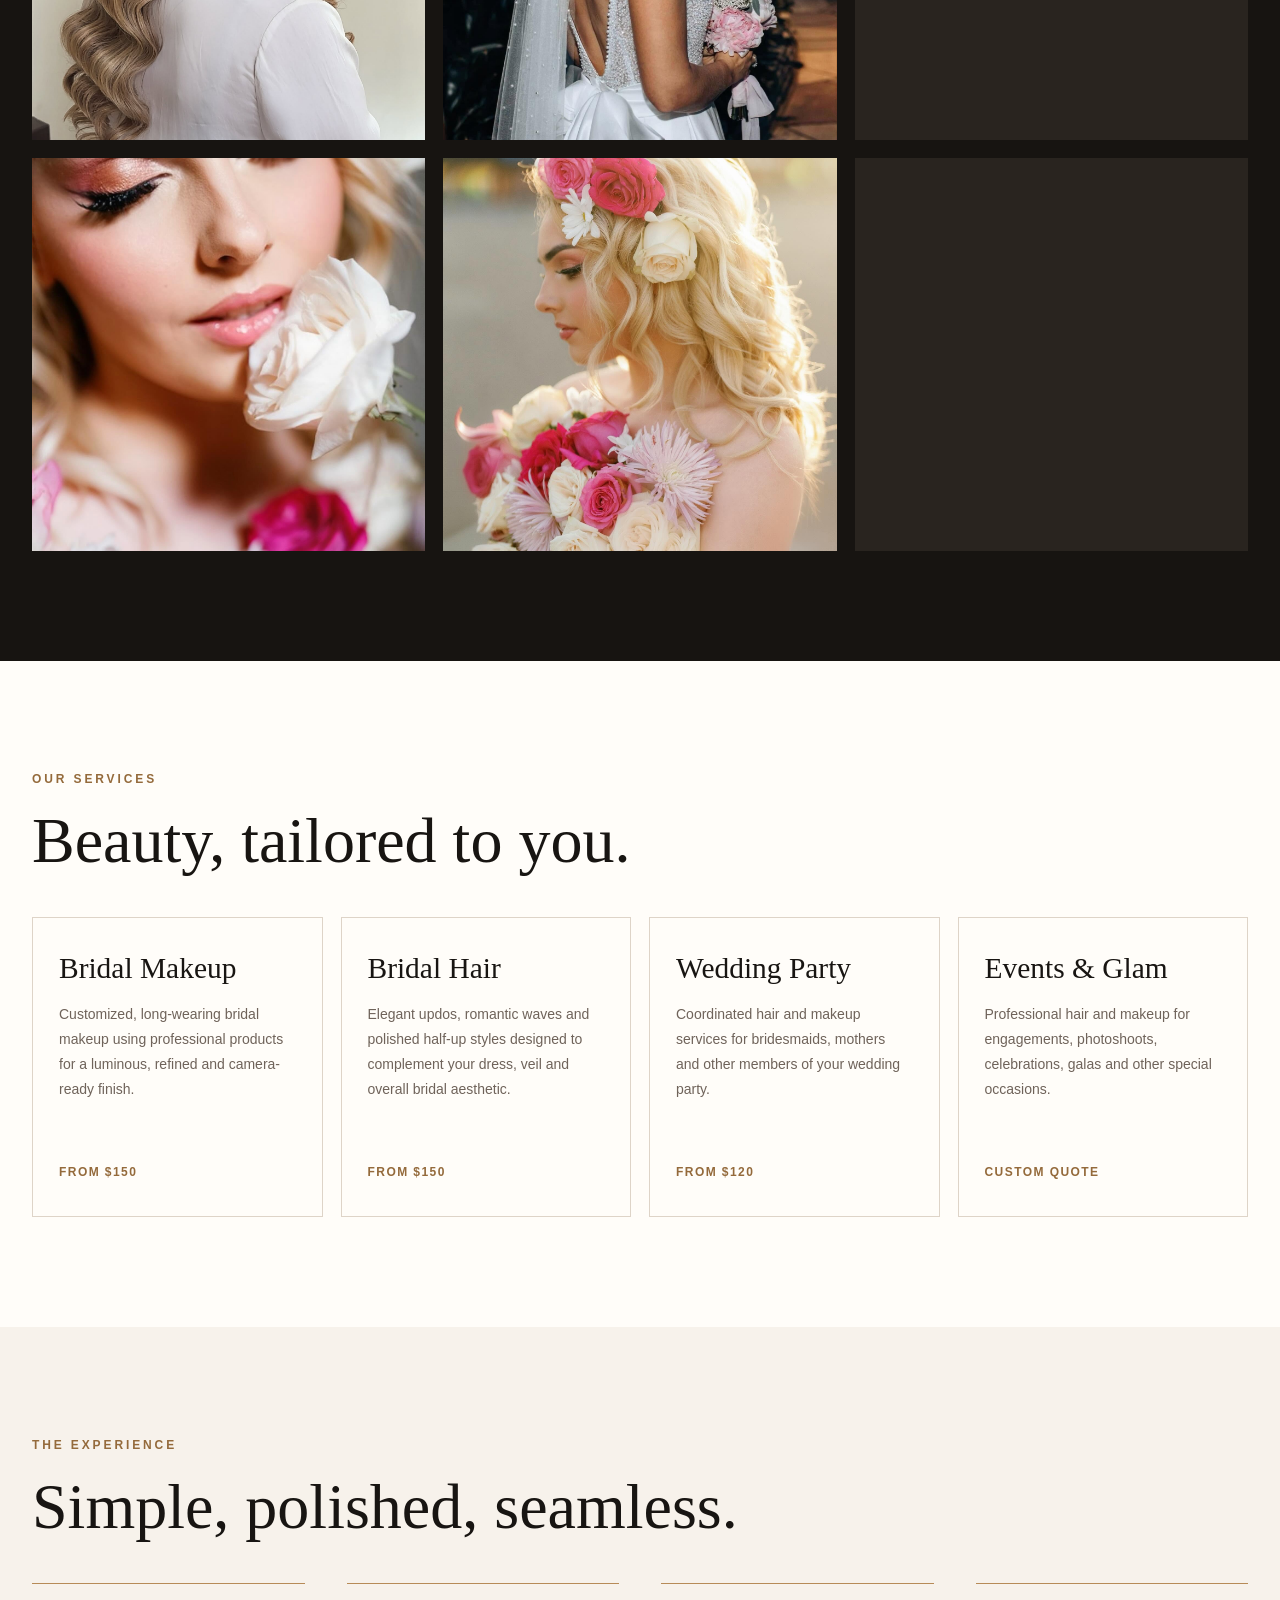
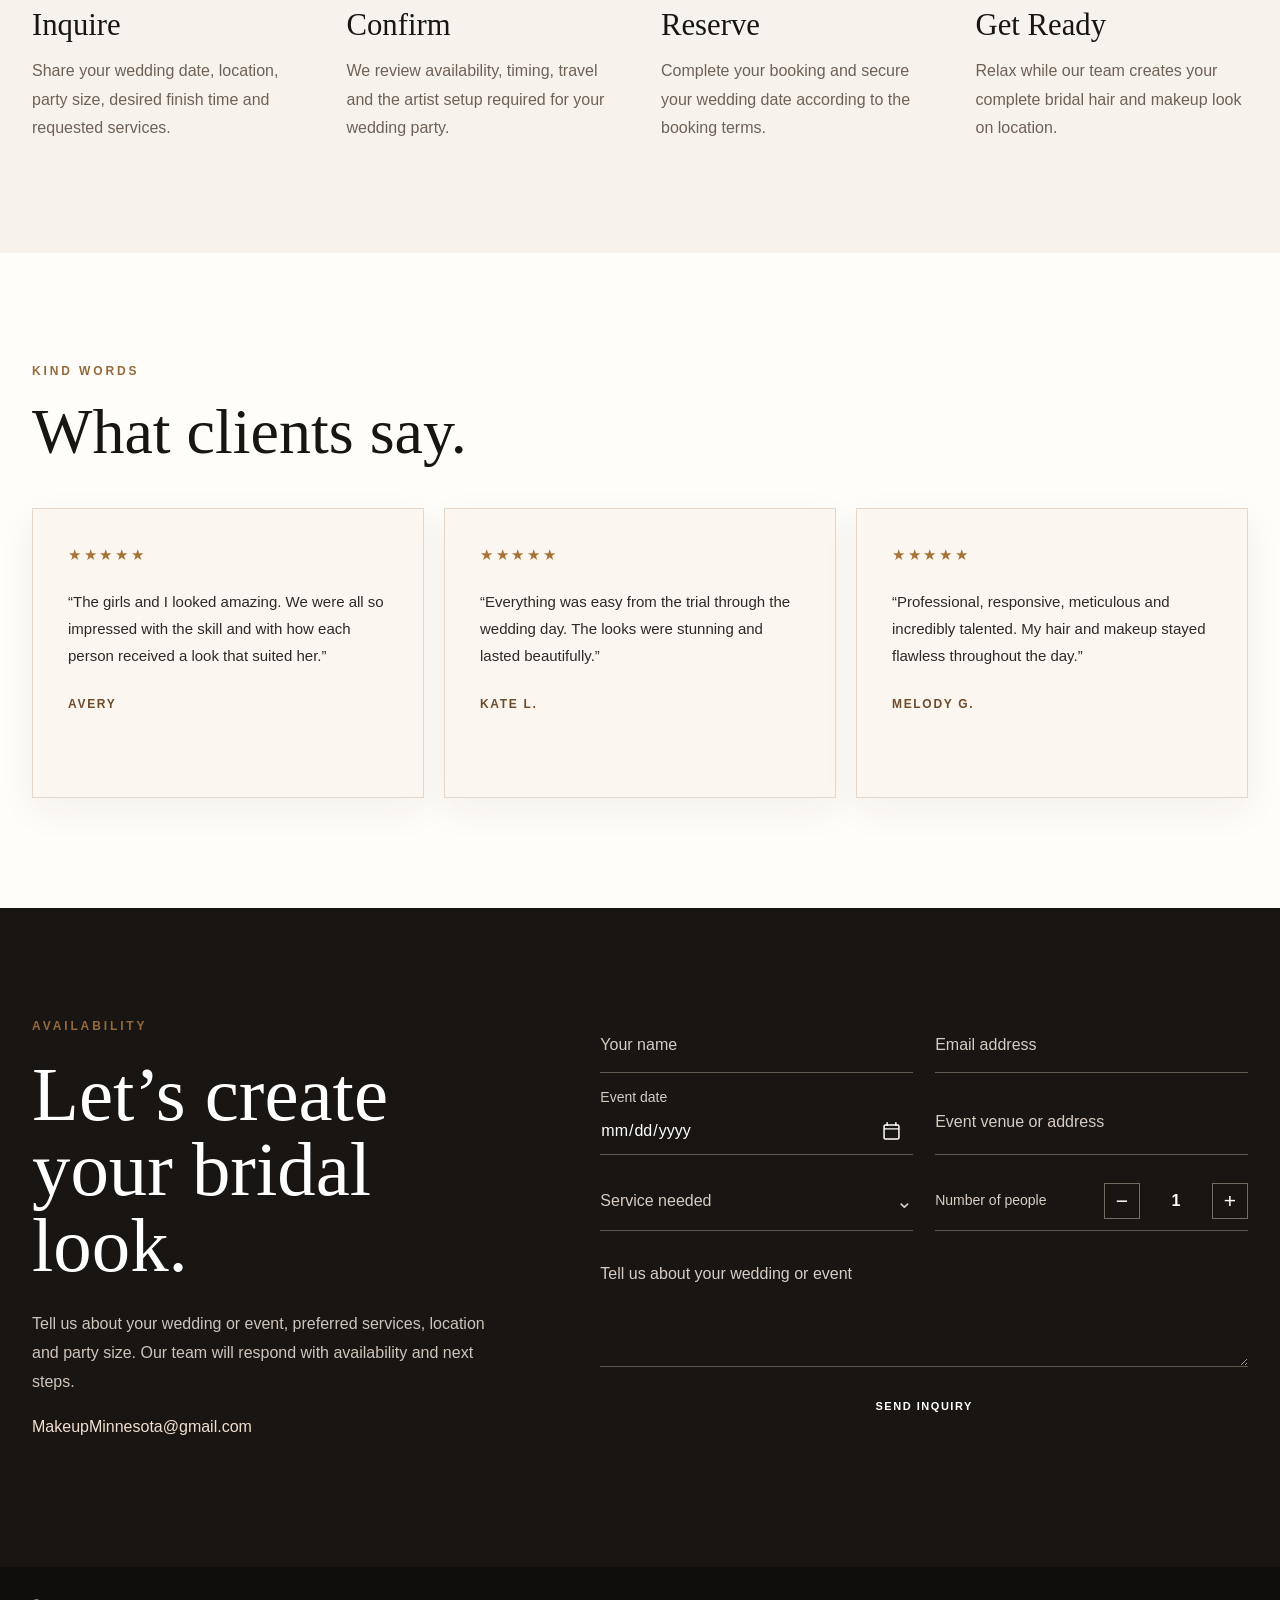
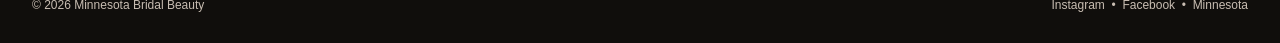
==== commit 4368e5ab: "Update print statement from 'Hello' to 'Goodbye'" ====
--- a/index.html
+++ b/index.html
@@ -1,398 +1,1520 @@
 <!DOCTYPE html>
 <html lang="en">
+
 <head>
-<meta charset="UTF-8">
-<meta name="viewport" content="width=device-width, initial-scale=1.0">
-<title>Luxury Bridal Hair & Makeup in Minnesota | Minnesota Bridal Beauty</title>
-<meta name="description" content="Luxury on-location bridal hair and makeup in Minnesota for brides, wedding parties, and special events.">
-<link rel="stylesheet" href="assets/css/styles.css">
-
-<link rel="canonical" href="https://mnbridal.com/">
-<meta name="robots" content="index, follow, max-image-preview:large">
-<meta name="theme-color" content="#181512">
-
-<meta property="og:type" content="website">
-<meta property="og:site_name" content="Minnesota Bridal Beauty">
-<meta property="og:title" content="Luxury Bridal Hair & Makeup in Minnesota | Minnesota Bridal Beauty">
-<meta property="og:description" content="On-location luxury bridal hair and makeup for weddings, events, and special occasions throughout Minnesota.">
-<meta property="og:url" content="https://mnbridal.com/">
-<meta property="og:image" content="https://mnbridal.com/assets/images/hero/bridal-party-hero.jpg">
-
-<meta name="twitter:card" content="summary_large_image">
-<meta name="twitter:title" content="Luxury Bridal Hair & Makeup in Minnesota">
-<meta name="twitter:description" content="On-location luxury bridal hair and makeup for weddings and special events throughout Minnesota.">
-<meta name="twitter:image" content="https://mnbridal.com/assets/images/hero/bridal-party-hero.jpg">
-
-<link rel="icon" href="assets/icons/favicon.svg" type="image/svg+xml">
-<link rel="manifest" href="site.webmanifest">
-
-<script type="application/ld+json">
-{
-  "@context": "https://schema.org",
-  "@type": "BeautySalon",
-  "name": "Minnesota Bridal Beauty",
-  "description": "Luxury on-location bridal hair and makeup services in Minnesota.",
-  "url": "https://YOUR-DOMAIN.com/",
-  "email": "mailto:MakeupMinnesota@gmail.com",
-  "areaServed": {
-    "@type": "State",
-    "name": "Minnesota"
-  },
-  "sameAs": [
-    "https://www.instagram.com/glambyirine/",
-    "https://www.facebook.com/irina.saryeva.73/reels/"
-  ],
-  "priceRange": "$$",
-  "knowsAbout": [
-    "Bridal makeup",
-    "Bridal hairstyling",
-    "Wedding party makeup",
-    "Wedding party hairstyling",
-    "Special event makeup"
-  ]
-}
-</script>
+  <meta charset="UTF-8">
+
+  <meta
+    name="viewport"
+    content="width=device-width, initial-scale=1.0"
+  >
+
+  <!-- =====================================================
+       PRIMARY SEO
+       ===================================================== -->
+
+  <title>
+    Bridal Hair & Makeup Minneapolis & St. Paul | Minnesota Bridal Beauty
+  </title>
+
+  <meta
+    name="description"
+    content="Luxury on-location bridal hair and makeup in Minneapolis, St. Paul, Minnetonka and the Twin Cities. Professional wedding beauty services for brides, bridal parties and special events."
+  >
+
+  <link
+    rel="canonical"
+    href="https://mnbridal.com/"
+  >
+
+  <meta
+    name="robots"
+    content="index, follow, max-image-preview:large"
+  >
+
+  <meta
+    name="theme-color"
+    content="#181512"
+  >
+
+
+  <!-- =====================================================
+       STYLES
+       ===================================================== -->
+
+  <link
+    rel="stylesheet"
+    href="assets/css/styles.css"
+  >
+
+
+  <!-- =====================================================
+       OPEN GRAPH / FACEBOOK
+       ===================================================== -->
+
+  <meta
+    property="og:type"
+    content="website"
+  >
+
+  <meta
+    property="og:site_name"
+    content="Minnesota Bridal Beauty"
+  >
+
+  <meta
+    property="og:title"
+    content="Bridal Hair & Makeup in Minneapolis & St. Paul | Minnesota Bridal Beauty"
+  >
+
+  <meta
+    property="og:description"
+    content="Luxury on-location bridal hair and makeup for brides and wedding parties throughout Minneapolis, St. Paul, Minnetonka, the Twin Cities and Minnesota."
+  >
+
+  <meta
+    property="og:url"
+    content="https://mnbridal.com/"
+  >
+
+  <meta
+    property="og:image"
+    content="https://mnbridal.com/assets/images/hero/bridal-party-hero.jpg"
+  >
+
+  <meta
+    property="og:image:alt"
+    content="Minnesota Bridal Beauty bridal hair and makeup"
+  >
+
+
+  <!-- =====================================================
+       X / TWITTER
+       ===================================================== -->
+
+  <meta
+    name="twitter:card"
+    content="summary_large_image"
+  >
+
+  <meta
+    name="twitter:title"
+    content="Bridal Hair & Makeup in Minneapolis & St. Paul"
+  >
+
+  <meta
+    name="twitter:description"
+    content="Luxury on-location bridal hair and makeup throughout Minneapolis, St. Paul, the Twin Cities and Minnesota."
+  >
+
+  <meta
+    name="twitter:image"
+    content="https://mnbridal.com/assets/images/hero/bridal-party-hero.jpg"
+  >
+
+
+  <!-- =====================================================
+       ICONS / MANIFEST
+       ===================================================== -->
+
+  <link
+    rel="icon"
+    href="assets/icons/favicon.svg"
+    type="image/svg+xml"
+  >
+
+  <link
+    rel="manifest"
+    href="site.webmanifest"
+  >
+
+
+  <!-- =====================================================
+       STRUCTURED DATA
+       ===================================================== -->
+
+  <script type="application/ld+json">
+  {
+    "@context": "https://schema.org",
+    "@type": "BeautySalon",
+
+    "name": "Minnesota Bridal Beauty",
+
+    "description":
+      "Professional on-location bridal hair and makeup services serving Minneapolis, St. Paul, Minnetonka, the Twin Cities and weddings throughout Minnesota.",
+
+    "url": "https://mnbridal.com/",
+
+    "email": "mailto:MakeupMinnesota@gmail.com",
+
+    "image":
+      "https://mnbridal.com/assets/images/hero/bridal-party-hero.jpg",
+
+    "areaServed": [
+      {
+        "@type": "City",
+        "name": "Minneapolis"
+      },
+      {
+        "@type": "City",
+        "name": "Saint Paul"
+      },
+      {
+        "@type": "City",
+        "name": "Minnetonka"
+      },
+      {
+        "@type": "State",
+        "name": "Minnesota"
+      }
+    ],
+
+    "sameAs": [
+      "https://www.instagram.com/glambyirine/",
+      "https://www.facebook.com/irina.saryeva.73/reels/"
+    ],
+
+    "priceRange": "$$",
+
+    "knowsAbout": [
+      "Bridal makeup",
+      "Bridal hairstyling",
+      "Wedding hair",
+      "Wedding makeup",
+      "Wedding party makeup",
+      "Wedding party hairstyling",
+      "Special event makeup",
+      "Special event hairstyling"
+    ]
+  }
+  </script>
 
 </head>
+
+
 <body>
-<a class="skip-link" href="#main-content">Skip to content</a>
-<header id="header">
-  <div class="container nav">
-    <a class="brand" href="#">Minnesota Bridal Beauty</a>
-    <nav class="navlinks">
-      <a href="#about">About</a><a href="#portfolio">Portfolio</a><a href="#services">Services</a><a href="#reviews">Reviews</a>
-    </nav>
-    <a class="book" href="#contact">Book Now</a>
-  </div>
-</header>
-
-<main id="main-content">
-<section class="hero">
-  <div class="hero-copy">
-    <div>
-      <div class="eyebrow">Luxury Hair & Makeup • Minnesota</div>
-      <h1>Elevated beauty for your most unforgettable day.</h1>
-      <p>On-location bridal hair and makeup created with refinement, longevity, and a highly personalized approach.</p>
-      <div class="cta-row"><a class="btn dark" href="#contact">Check Availability</a><a class="btn" href="#portfolio">View Our Work</a></div>
+
+  <!-- Accessibility -->
+
+  <a
+    class="skip-link"
+    href="#main-content"
+  >
+    Skip to content
+  </a>
+
+
+  <!-- =====================================================
+       HEADER
+       ===================================================== -->
+
+  <header id="header">
+
+    <div class="container nav">
+
+      <a
+        class="brand"
+        href="/"
+        aria-label="Minnesota Bridal Beauty home"
+      >
+        Minnesota Bridal Beauty
+      </a>
+
+
+      <nav
+        class="navlinks"
+        aria-label="Main navigation"
+      >
+
+        <a href="#about">
+          About
+        </a>
+
+        <a href="#portfolio">
+          Portfolio
+        </a>
+
+        <a href="#services">
+          Services
+        </a>
+
+        <a href="#reviews">
+          Reviews
+        </a>
+
+        <a href="#contact">
+          Contact
+        </a>
+
+      </nav>
+
+
+      <a
+        class="book"
+        href="#contact"
+      >
+        Book Now
+      </a>
+
     </div>
-  </div>
-  <div class="hero-media"><img src="assets/images/hero/bridal-party-hero.jpg" alt="Bride standing at the center of her bridesmaids" fetchpriority="high" decoding="async" width="1200" height="1600"></div>
-</section>
-
-<section id="about" class="intro">
-  <div class="container">
-    <div class="eyebrow">The Studio</div>
-    <h2>A seasoned beauty team with more than 15 years in the industry.</h2>
-    <p>We specialize in sophisticated bridal hair and makeup for weddings, events, and special occasions. Every look is tailored to the client’s features, personal style, skin tone, and event aesthetic. Our focus is polished, camera-ready beauty that feels timeless in person and in photographs.</p>
-    <div class="stats">
-      <div class="stat"><strong>15+</strong><span>Years of experience</span></div>
-      <div class="stat"><strong>On-location</strong><span>Minnesota & travel</span></div>
-      <div class="stat"><strong>Bridal focused</strong><span>Hair and makeup</span></div>
+
+  </header>
+
+
+
+  <main id="main-content">
+
+
+    <!-- =====================================================
+         HERO
+         ===================================================== -->
+
+    <section class="hero">
+
+      <div class="hero-copy">
+
+        <div>
+
+          <div class="eyebrow">
+            Luxury Bridal Beauty • Twin Cities • Minnesota
+          </div>
+
+
+          <h1>
+            Bridal Hair & Makeup in Minneapolis, St. Paul & Minnesota
+          </h1>
+
+
+          <p>
+            Elevated beauty for your most unforgettable day.
+            Our experienced team provides professional on-location
+            bridal hair and makeup designed to look refined,
+            photograph beautifully and last throughout your celebration.
+          </p>
+
+
+          <div class="cta-row">
+
+            <a
+              class="btn dark"
+              href="#contact"
+            >
+              Check Availability
+            </a>
+
+            <a
+              class="btn"
+              href="#portfolio"
+            >
+              View Our Work
+            </a>
+
+          </div>
+
+        </div>
+
+      </div>
+
+
+      <div class="hero-media">
+
+        <img
+          src="assets/images/hero/bridal-party-hero.jpg"
+          alt="Bride with her bridal party in Minnesota"
+          fetchpriority="high"
+          decoding="async"
+          width="1200"
+          height="1600"
+        >
+
+      </div>
+
+    </section>
+
+
+
+    <!-- =====================================================
+         ABOUT
+         ===================================================== -->
+
+    <section
+      id="about"
+      class="intro"
+    >
+
+      <div class="container">
+
+        <div class="eyebrow">
+          The Studio
+        </div>
+
+
+        <h2>
+          An experienced bridal beauty team with more than
+          15 years in the beauty industry.
+        </h2>
+
+
+        <p>
+          Minnesota Bridal Beauty specializes in sophisticated
+          bridal hair and makeup for weddings, events and special
+          occasions. Every look is personalized to complement your
+          features, personal style, skin tone and wedding aesthetic.
+          Our goal is polished, camera-ready beauty that feels
+          timeless both in person and in photographs.
+        </p>
+
+
+        <div class="stats">
+
+          <div class="stat">
+
+            <strong>
+              15+
+            </strong>
+
+            <span>
+              Years of experience
+            </span>
+
+          </div>
+
+
+          <div class="stat">
+
+            <strong>
+              On-location
+            </strong>
+
+            <span>
+              Twin Cities & Minnesota
+            </span>
+
+          </div>
+
+
+          <div class="stat">
+
+            <strong>
+              Bridal focused
+            </strong>
+
+            <span>
+              Hair & makeup
+            </span>
+
+          </div>
+
+        </div>
+
+      </div>
+
+    </section>
+
+
+
+    <!-- =====================================================
+         LOCAL SEO / SERVICE AREA
+         ===================================================== -->
+
+    <section
+      class="intro service-area"
+      aria-labelledby="service-area-heading"
+    >
+
+      <div class="container">
+
+        <div class="eyebrow">
+          Serving the Twin Cities
+        </div>
+
+
+        <h2 id="service-area-heading">
+          On-location bridal beauty throughout
+          Minneapolis, St. Paul & Minnesota.
+        </h2>
+
+
+        <p>
+          We provide professional bridal hair and makeup services
+          throughout Minneapolis, St. Paul, Minnetonka and surrounding
+          Twin Cities communities. Travel is also available for weddings
+          and special events throughout Minnesota.
+        </p>
+
+      </div>
+
+    </section>
+
+
+
+    <!-- =====================================================
+         PORTFOLIO
+         ===================================================== -->
+
+    <section
+      id="portfolio"
+      class="portfolio"
+    >
+
+      <div class="container">
+
+
+        <div class="section-head">
+
+          <div>
+
+            <div class="eyebrow">
+              Selected Work
+            </div>
+
+            <h2>
+              The Portfolio
+            </h2>
+
+          </div>
+
+
+          <p>
+            A curated collection of bridal makeup,
+            romantic hairstyling, soft glamour and
+            polished wedding-day beauty.
+          </p>
+
+        </div>
+
+
+
+        <div class="masonry">
+
+
+          <!-- Portfolio 1 -->
+
+          <figure class="portfolio-item">
+
+            <button
+              class="portfolio-open"
+              type="button"
+              aria-label="Open bridal makeup portfolio image"
+              data-full="assets/images/portfolio/portfolio-01.jpg"
+            >
+
+              <img
+                src="assets/images/portfolio/portfolio-01.jpg"
+                alt="Professional bridal makeup by Minnesota Bridal Beauty"
+                loading="lazy"
+                decoding="async"
+                width="1200"
+                height="1200"
+              >
+
+            </button>
+
+          </figure>
+
+
+
+          <!-- Portfolio 2 -->
+
+          <figure class="portfolio-item">
+
+            <button
+              class="portfolio-open"
+              type="button"
+              aria-label="Open bridal hairstyle portfolio image"
+              data-full="assets/images/portfolio/portfolio-02.jpg"
+            >
+
+              <img
+                src="assets/images/portfolio/portfolio-02.jpg"
+                alt="Professional bridal hairstyle by Minnesota Bridal Beauty"
+                loading="lazy"
+                decoding="async"
+                width="1200"
+                height="1200"
+              >
+
+            </button>
+
+          </figure>
+
+
+
+          <!-- Portfolio 3 -->
+
+          <figure class="portfolio-item">
+
+            <button
+              class="portfolio-open"
+              type="button"
+              aria-label="Open wedding beauty portfolio image"
+              data-full="assets/images/portfolio/portfolio-03.jpg"
+            >
+
+              <img
+                src="assets/images/portfolio/portfolio-03.jpg"
+                alt="Wedding hair and makeup by Minnesota Bridal Beauty"
+                loading="lazy"
+                decoding="async"
+                width="1200"
+                height="1200"
+              >
+
+            </button>
+
+          </figure>
+
+
+
+          <!-- Portfolio 4 -->
+
+          <figure class="portfolio-item">
+
+            <button
+              class="portfolio-open"
+              type="button"
+              aria-label="Open bridal beauty portfolio image"
+              data-full="assets/images/portfolio/portfolio-04.jpg"
+            >
+
+              <img
+                src="assets/images/portfolio/portfolio-04.jpg"
+                alt="Bridal beauty look created for a Minnesota wedding"
+                loading="lazy"
+                decoding="async"
+                width="1200"
+                height="1200"
+              >
+
+            </button>
+
+          </figure>
+
+
+
+          <!-- Portfolio 5 -->
+
+          <figure class="portfolio-item">
+
+            <button
+              class="portfolio-open"
+              type="button"
+              aria-label="Open bridal makeup portfolio image"
+              data-full="assets/images/portfolio/portfolio-05.jpg"
+            >
+
+              <img
+                src="assets/images/portfolio/portfolio-05.jpg"
+                alt="Elegant bridal makeup for a Twin Cities wedding"
+                loading="lazy"
+                decoding="async"
+                width="1200"
+                height="1200"
+              >
+
+            </button>
+
+          </figure>
+
+
+
+          <!-- Portfolio 6 -->
+
+          <figure class="portfolio-item">
+
+            <button
+              class="portfolio-open"
+              type="button"
+              aria-label="Open bridal hair portfolio image"
+              data-full="assets/images/portfolio/portfolio-06.jpg"
+            >
+
+              <img
+                src="assets/images/portfolio/portfolio-06.jpg"
+                alt="Elegant bridal hairstyling for a Minnesota bride"
+                loading="lazy"
+                decoding="async"
+                width="1200"
+                height="1200"
+              >
+
+            </button>
+
+          </figure>
+
+
+
+          <!-- Portfolio 7 -->
+
+          <figure class="portfolio-item">
+
+            <button
+              class="portfolio-open"
+              type="button"
+              aria-label="Open wedding makeup portfolio image"
+              data-full="assets/images/portfolio/portfolio-07.jpg"
+            >
+
+              <img
+                src="assets/images/portfolio/portfolio-07.jpg"
+                alt="Professional wedding makeup in the Twin Cities"
+                loading="lazy"
+                decoding="async"
+                width="1200"
+                height="1200"
+              >
+
+            </button>
+
+          </figure>
+
+
+
+          <!-- Portfolio 8 -->
+
+          <figure class="portfolio-item">
+
+            <button
+              class="portfolio-open"
+              type="button"
+              aria-label="Open wedding hairstyle portfolio image"
+              data-full="assets/images/portfolio/portfolio-08.jpg"
+            >
+
+              <img
+                src="assets/images/portfolio/portfolio-08.jpg"
+                alt="Professional wedding hairstyling in Minnesota"
+                loading="lazy"
+                decoding="async"
+                width="1200"
+                height="1200"
+              >
+
+            </button>
+
+          </figure>
+
+
+
+          <!-- Portfolio 9 -->
+
+          <figure class="portfolio-item">
+
+            <button
+              class="portfolio-open"
+              type="button"
+              aria-label="Open bridal hair and makeup portfolio image"
+              data-full="assets/images/portfolio/portfolio-09.jpg"
+            >
+
+              <img
+                src="assets/images/portfolio/portfolio-09.jpg"
+                alt="Bridal hair and makeup by Minnesota Bridal Beauty"
+                loading="lazy"
+                decoding="async"
+                width="1200"
+                height="1200"
+              >
+
+            </button>
+
+          </figure>
+
+
+        </div>
+
+      </div>
+
+    </section>
+
+
+
+    <!-- =====================================================
+         SERVICES
+         ===================================================== -->
+
+    <section id="services">
+
+      <div class="container">
+
+
+        <div class="section-head">
+
+          <div>
+
+            <div class="eyebrow">
+              Our Services
+            </div>
+
+            <h2>
+              Beauty, tailored to you.
+            </h2>
+
+          </div>
+
+        </div>
+
+
+
+        <div class="services-grid">
+
+
+          <article class="card">
+
+            <h3>
+              Bridal Makeup
+            </h3>
+
+            <p>
+              Customized, long-wearing bridal makeup
+              using professional products for a luminous,
+              refined and camera-ready finish.
+            </p>
+
+            <div class="price">
+              From $150
+            </div>
+
+          </article>
+
+
+
+          <article class="card">
+
+            <h3>
+              Bridal Hair
+            </h3>
+
+            <p>
+              Elegant updos, romantic waves and polished
+              half-up styles designed to complement your
+              dress, veil and overall bridal aesthetic.
+            </p>
+
+            <div class="price">
+              From $150
+            </div>
+
+          </article>
+
+
+
+          <article class="card">
+
+            <h3>
+              Wedding Party
+            </h3>
+
+            <p>
+              Coordinated hair and makeup services for
+              bridesmaids, mothers and other members
+              of your wedding party.
+            </p>
+
+            <div class="price">
+              From $120
+            </div>
+
+          </article>
+
+
+
+          <article class="card">
+
+            <h3>
+              Events & Glam
+            </h3>
+
+            <p>
+              Professional hair and makeup for engagements,
+              photoshoots, celebrations, galas and other
+              special occasions.
+            </p>
+
+            <div class="price">
+              Custom quote
+            </div>
+
+          </article>
+
+
+        </div>
+
+      </div>
+
+    </section>
+
+
+
+    <!-- =====================================================
+         PROCESS
+         ===================================================== -->
+
+    <section class="process">
+
+      <div class="container">
+
+
+        <div class="section-head">
+
+          <div>
+
+            <div class="eyebrow">
+              The Experience
+            </div>
+
+            <h2>
+              Simple, polished, seamless.
+            </h2>
+
+          </div>
+
+        </div>
+
+
+
+        <div class="process-grid">
+
+
+          <div class="step">
+
+            <h3>
+              Inquire
+            </h3>
+
+            <p>
+              Share your wedding date, location,
+              party size, desired finish time
+              and requested services.
+            </p>
+
+          </div>
+
+
+
+          <div class="step">
+
+            <h3>
+              Confirm
+            </h3>
+
+            <p>
+              We review availability, timing,
+              travel and the artist setup required
+              for your wedding party.
+            </p>
+
+          </div>
+
+
+
+          <div class="step">
+
+            <h3>
+              Reserve
+            </h3>
+
+            <p>
+              Complete your booking and secure
+              your wedding date according to
+              the booking terms.
+            </p>
+
+          </div>
+
+
+
+          <div class="step">
+
+            <h3>
+              Get Ready
+            </h3>
+
+            <p>
+              Relax while our team creates your
+              complete bridal hair and makeup
+              look on location.
+            </p>
+
+          </div>
+
+
+        </div>
+
+      </div>
+
+    </section>
+
+
+
+    <!-- =====================================================
+         REVIEWS
+         ===================================================== -->
+
+    <section id="reviews">
+
+      <div class="container">
+
+
+        <div class="section-head">
+
+          <div>
+
+            <div class="eyebrow">
+              Kind Words
+            </div>
+
+            <h2>
+              What clients say.
+            </h2>
+
+          </div>
+
+        </div>
+
+
+
+        <div class="reviews-grid">
+
+
+          <div class="review">
+
+            <div class="stars">
+              ★★★★★
+            </div>
+
+            <p>
+              “The girls and I looked amazing.
+              We were all so impressed with the skill
+              and with how each person received a look
+              that suited her.”
+            </p>
+
+            <strong>
+              Avery
+            </strong>
+
+          </div>
+
+
+
+          <div class="review">
+
+            <div class="stars">
+              ★★★★★
+            </div>
+
+            <p>
+              “Everything was easy from the trial
+              through the wedding day. The looks
+              were stunning and lasted beautifully.”
+            </p>
+
+            <strong>
+              Kate L.
+            </strong>
+
+          </div>
+
+
+
+          <div class="review">
+
+            <div class="stars">
+              ★★★★★
+            </div>
+
+            <p>
+              “Professional, responsive, meticulous
+              and incredibly talented. My hair and
+              makeup stayed flawless throughout
+              the day.”
+            </p>
+
+            <strong>
+              Melody G.
+            </strong>
+
+          </div>
+
+
+        </div>
+
+      </div>
+
+    </section>
+
+
+
+    <!-- =====================================================
+         CONTACT
+         ===================================================== -->
+
+    <section
+      id="contact"
+      class="contact"
+    >
+
+      <div class="container contact-wrap">
+
+
+        <div>
+
+          <div class="eyebrow">
+            Availability
+          </div>
+
+
+          <h2>
+            Let’s create your bridal look.
+          </h2>
+
+
+          <p>
+            Tell us about your wedding or event,
+            preferred services, location and party size.
+            Our team will respond with availability
+            and next steps.
+          </p>
+
+
+          <p>
+
+            <a
+              href="mailto:MakeupMinnesota@gmail.com"
+            >
+              MakeupMinnesota@gmail.com
+            </a>
+
+          </p>
+
+        </div>
+
+
+
+        <div>
+
+
+          <form
+            id="inquiryForm"
+            action="https://formspree.io/f/xqerneod"
+            method="POST"
+          >
+
+
+            <!-- Name -->
+
+            <label
+              class="sr-only"
+              for="name"
+            >
+              Your name
+            </label>
+
+            <input
+              id="name"
+              required
+              name="name"
+              autocomplete="name"
+              placeholder="Your name"
+            >
+
+
+
+            <!-- Email -->
+
+            <label
+              class="sr-only"
+              for="email"
+            >
+              Email address
+            </label>
+
+            <input
+              id="email"
+              required
+              type="email"
+              name="email"
+              autocomplete="email"
+              placeholder="Email address"
+            >
+
+
+
+            <!-- Date -->
+
+            <div class="date-field">
+
+              <label
+                class="date-field-label"
+                for="eventDate"
+              >
+                Event date
+              </label>
+
+
+              <div class="date-input-wrap">
+
+                <input
+                  id="eventDate"
+                  name="event_date"
+                  type="date"
+                  required
+                  aria-label="Event date"
+                >
+
+
+                <button
+                  class="date-picker-button"
+                  id="openDatePicker"
+                  type="button"
+                  aria-label="Open event date calendar"
+                >
+
+                  <svg
+                    viewBox="0 0 24 24"
+                    aria-hidden="true"
+                  >
+                    <path
+                      d="M7 2v3M17 2v3M3.5 9h17M5 4.5h14a1.5 1.5 0 0 1 1.5 1.5v13A1.5 1.5 0 0 1 19 20.5H5A1.5 1.5 0 0 1 3.5 19V6A1.5 1.5 0 0 1 5 4.5Z"
+                    />
+                  </svg>
+
+                </button>
+
+              </div>
+
+            </div>
+
+
+
+            <!-- Location -->
+
+            <label
+              class="sr-only"
+              for="eventLocation"
+            >
+              Event venue or address
+            </label>
+
+            <input
+              id="eventLocation"
+              name="event_location"
+              autocomplete="street-address"
+              placeholder="Event venue or address"
+              required
+            >
+
+
+
+            <!-- Services -->
+
+            <div
+              class="custom-select"
+              id="serviceSelect"
+            >
+
+              <button
+                type="button"
+                class="custom-select-trigger"
+                aria-haspopup="listbox"
+                aria-expanded="false"
+              >
+
+                <span id="serviceLabel">
+                  Service needed
+                </span>
+
+                <span
+                  class="custom-select-arrow"
+                  aria-hidden="true"
+                >
+                  ⌄
+                </span>
+
+              </button>
+
+
+
+              <div
+                class="custom-select-menu"
+                role="listbox"
+                aria-label="Service needed"
+              >
+
+                <button
+                  type="button"
+                  class="custom-select-option"
+                  data-value="Bridal hair & makeup"
+                >
+                  Bridal hair & makeup
+                </button>
+
+
+                <button
+                  type="button"
+                  class="custom-select-option"
+                  data-value="Makeup only"
+                >
+                  Makeup only
+                </button>
+
+
+                <button
+                  type="button"
+                  class="custom-select-option"
+                  data-value="Hair only"
+                >
+                  Hair only
+                </button>
+
+
+                <button
+                  type="button"
+                  class="custom-select-option"
+                  data-value="Wedding party"
+                >
+                  Wedding party
+                </button>
+
+
+                <button
+                  type="button"
+                  class="custom-select-option"
+                  data-value="Special event"
+                >
+                  Special event
+                </button>
+
+              </div>
+
+
+              <input
+                type="hidden"
+                id="serviceValue"
+                name="service"
+                required
+              >
+
+            </div>
+
+
+
+            <!-- Number of people -->
+
+            <div class="people-control">
+
+              <span class="people-label">
+                Number of people
+              </span>
+
+
+              <div
+                class="stepper"
+                aria-label="Number of people"
+              >
+
+                <button
+                  type="button"
+                  class="stepper-btn"
+                  id="peopleMinus"
+                  aria-label="Decrease number of people"
+                >
+                  −
+                </button>
+
+
+                <input
+                  id="peopleCount"
+                  name="number_of_people"
+                  type="number"
+                  min="1"
+                  max="30"
+                  value="1"
+                  inputmode="numeric"
+                  aria-label="Number of people"
+                >
+
+
+                <button
+                  type="button"
+                  class="stepper-btn"
+                  id="peoplePlus"
+                  aria-label="Increase number of people"
+                >
+                  +
+                </button>
+
+              </div>
+
+            </div>
+
+
+
+            <!-- Message -->
+
+            <label
+              class="sr-only"
+              for="message"
+            >
+              Tell us about your event
+            </label>
+
+            <textarea
+              id="message"
+              class="full"
+              name="message"
+              placeholder="Tell us about your wedding or event"
+            ></textarea>
+
+
+
+            <!-- Submit -->
+
+            <button
+              id="submitButton"
+              class="btn dark full"
+              type="submit"
+            >
+              Send Inquiry
+            </button>
+
+
+          </form>
+
+
+
+          <!-- Form success -->
+
+          <div
+            id="success"
+            class="success"
+            role="status"
+            aria-live="polite"
+          >
+            Thank you! Your inquiry was sent successfully.
+            Our team will respond soon.
+          </div>
+
+
+
+          <!-- Form error -->
+
+          <div
+            id="formError"
+            class="success"
+            role="alert"
+            aria-live="assertive"
+            style="border-color:#9f5d55;color:#ffd9d3"
+          >
+            We could not send your inquiry.
+            Please try again or email
+            MakeupMinnesota@gmail.com.
+          </div>
+
+
+        </div>
+
+      </div>
+
+    </section>
+
+
+
+    <!-- =====================================================
+         PORTFOLIO LIGHTBOX
+         ===================================================== -->
+
+    <div
+      class="portfolio-lightbox"
+      id="portfolioLightbox"
+      role="dialog"
+      aria-modal="true"
+      aria-label="Portfolio image preview"
+      aria-hidden="true"
+    >
+
+
+      <button
+        class="lightbox-close"
+        id="lightboxClose"
+        type="button"
+        aria-label="Close image"
+      >
+        ×
+      </button>
+
+
+      <img
+        id="lightboxImage"
+        src=""
+        alt="Expanded bridal portfolio image"
+      >
+
+
     </div>
-  </div>
-</section>
-
-<section id="portfolio" class="portfolio">
-  <div class="container">
-    <div class="section-head"><div><div class="eyebrow">Selected Work</div><h2>The Portfolio</h2></div><p>A curated glimpse of bridal beauty, soft glamour, refined hairstyling, and polished event looks.</p></div>
-    <div class="masonry">
-
-      <figure class="portfolio-item">
-        <button
-          class="portfolio-open"
-          type="button"
-          aria-label="Open portfolio image 1"
-          data-full="assets/images/portfolio/portfolio-01.jpg"
+
+
+  </main>
+
+
+
+  <!-- =====================================================
+       FOOTER
+       ===================================================== -->
+
+  <footer>
+
+    <div class="container footer-row">
+
+      <span>
+        © 2026 Minnesota Bridal Beauty
+      </span>
+
+
+      <span>
+
+        <a
+          href="https://www.instagram.com/glambyirine/"
+          target="_blank"
+          rel="noopener noreferrer"
+          aria-label="Minnesota Bridal Beauty on Instagram"
         >
-          <img
-            src="assets/images/portfolio/portfolio-01.jpg"
-            alt="Bridal hair and makeup portfolio in Minnesota"
-            loading="lazy"
-            decoding="async"
-            width="1200"
-            height="1200"
-          >
-        </button>
-      </figure>
-
-      <figure class="portfolio-item">
-        <button
-          class="portfolio-open"
-          type="button"
-          aria-label="Open portfolio image 2"
-          data-full="assets/images/portfolio/portfolio-02.jpg"
+          Instagram
+        </a>
+
+        &nbsp;•&nbsp;
+
+        <a
+          href="https://www.facebook.com/irina.saryeva.73/reels/"
+          target="_blank"
+          rel="noopener noreferrer"
+          aria-label="Minnesota Bridal Beauty on Facebook"
         >
-          <img
-            src="assets/images/portfolio/portfolio-02.jpg"
-            alt="Bridal hair and makeup portfolio in Minnesota"
-            loading="lazy"
-            decoding="async"
-            width="1200"
-            height="1200"
-          >
-        </button>
-      </figure>
-
-      <figure class="portfolio-item">
-        <button
-          class="portfolio-open"
-          type="button"
-          aria-label="Open portfolio image 3"
-          data-full="assets/images/portfolio/portfolio-03.jpg"
-        >
-          <img
-            src="assets/images/portfolio/portfolio-03.jpg"
-            alt="Bridal hair and makeup portfolio in Minnesota"
-            loading="lazy"
-            decoding="async"
-            width="1200"
-            height="1200"
-          >
-        </button>
-      </figure>
-
-      <figure class="portfolio-item">
-        <button
-          class="portfolio-open"
-          type="button"
-          aria-label="Open portfolio image 4"
-          data-full="assets/images/portfolio/portfolio-04.jpg"
-        >
-          <img
-            src="assets/images/portfolio/portfolio-04.jpg"
-            alt="Bridal hair and makeup portfolio in Minnesota"
-            loading="lazy"
-            decoding="async"
-            width="1200"
-            height="1200"
-          >
-        </button>
-      </figure>
-
-      <figure class="portfolio-item">
-        <button
-          class="portfolio-open"
-          type="button"
-          aria-label="Open portfolio image 5"
-          data-full="assets/images/portfolio/portfolio-05.jpg"
-        >
-          <img
-            src="assets/images/portfolio/portfolio-05.jpg"
-            alt="Bridal hair and makeup portfolio in Minnesota"
-            loading="lazy"
-            decoding="async"
-            width="1200"
-            height="1200"
-          >
-        </button>
-      </figure>
-
-      <figure class="portfolio-item">
-        <button
-          class="portfolio-open"
-          type="button"
-          aria-label="Open portfolio image 6"
-          data-full="assets/images/portfolio/portfolio-06.jpg"
-        >
-          <img
-            src="assets/images/portfolio/portfolio-06.jpg"
-            alt="Bridal hair and makeup portfolio in Minnesota"
-            loading="lazy"
-            decoding="async"
-            width="1200"
-            height="1200"
-          >
-        </button>
-      </figure>
-
-      <figure class="portfolio-item">
-        <button
-          class="portfolio-open"
-          type="button"
-          aria-label="Open portfolio image 7"
-          data-full="assets/images/portfolio/portfolio-07.jpg"
-        >
-          <img
-            src="assets/images/portfolio/portfolio-07.jpg"
-            alt="Bridal hair and makeup portfolio in Minnesota"
-            loading="lazy"
-            decoding="async"
-            width="1200"
-            height="1200"
-          >
-        </button>
-      </figure>
-
-      <figure class="portfolio-item">
-        <button
-          class="portfolio-open"
-          type="button"
-          aria-label="Open portfolio image 8"
-          data-full="assets/images/portfolio/portfolio-08.jpg"
-        >
-          <img
-            src="assets/images/portfolio/portfolio-08.jpg"
-            alt="Bridal hair and makeup portfolio in Minnesota"
-            loading="lazy"
-            decoding="async"
-            width="1200"
-            height="1200"
-          >
-        </button>
-      </figure>
-
-      <figure class="portfolio-item">
-        <button
-          class="portfolio-open"
-          type="button"
-          aria-label="Open portfolio image 9"
-          data-full="assets/images/portfolio/portfolio-09.jpg"
-        >
-          <img
-            src="assets/images/portfolio/portfolio-09.jpg"
-            alt="Bridal hair and makeup portfolio in Minnesota"
-            loading="lazy"
-            decoding="async"
-            width="1200"
-            height="1200"
-          >
-        </button>
-      </figure>
+          Facebook
+        </a>
+
+        &nbsp;•&nbsp;
+
+        Minnesota
+
+      </span>
+
     </div>
-  </div>
-</section>
-
-<section id="services">
-  <div class="container">
-    <div class="section-head"><div><div class="eyebrow">Our Services</div><h2>Beauty, tailored to you.</h2></div></div>
-    <div class="services-grid">
-      <article class="card"><h3>Bridal Makeup</h3><p>Customized, long-wearing bridal makeup with professional products and a luminous, refined finish.</p><div class="price">From $150</div></article>
-      <article class="card"><h3>Bridal Hair</h3><p>Elegant updos, romantic waves, polished half-up styles, and looks designed around your dress and veil.</p><div class="price">From $150</div></article>
-      <article class="card"><h3>Wedding Party</h3><p>Coordinated hair and makeup for bridesmaids, mothers, and other members of the wedding party.</p><div class="price">From $120</div></article>
-      <article class="card"><h3>Events & Glam</h3><p>Professional styling for engagements, photoshoots, celebrations, galas, and special occasions.</p><div class="price">Custom quote</div></article>
-    </div>
-  </div>
-</section>
-
-<section class="process">
-  <div class="container">
-    <div class="section-head"><div><div class="eyebrow">The Experience</div><h2>Simple, polished, seamless.</h2></div></div>
-    <div class="process-grid">
-      <div class="step"><h3>Inquire</h3><p>Share your date, location, party size, desired finish time, and requested services.</p></div>
-      <div class="step"><h3>Confirm</h3><p>We review availability, timing, travel, and the artist setup needed for your celebration.</p></div>
-      <div class="step"><h3>Reserve</h3><p>Complete your booking and secure the date according to the booking terms.</p></div>
-      <div class="step"><h3>Get Ready</h3><p>Relax while our team creates your complete hair and makeup look on location.</p></div>
-    </div>
-  </div>
-</section>
-
-<section id="reviews">
-  <div class="container">
-    <div class="section-head"><div><div class="eyebrow">Kind Words</div><h2>What clients say.</h2></div></div>
-    <div class="reviews-grid">
-      <div class="review"><div class="stars">★★★★★</div><p>“The girls and I looked amazing. We were all so impressed with the skill and with how each person received a look that suited her.”</p><strong>Avery</strong></div>
-      <div class="review"><div class="stars">★★★★★</div><p>“Everything was easy from the trial through the wedding day. The looks were stunning and lasted beautifully.”</p><strong>Kate L.</strong></div>
-      <div class="review"><div class="stars">★★★★★</div><p>“Professional, responsive, meticulous, and incredibly talented. My hair and makeup stayed flawless throughout the day.”</p><strong>Melody G.</strong></div>
-    </div>
-  </div>
-</section>
-
-<section id="contact" class="contact">
-  <div class="container contact-wrap">
-    <div><div class="eyebrow">Availability</div><h2>Let’s create your bridal look.</h2><p>Tell us about your event, preferred services, location, and party size. Our team will respond with availability and next steps.</p><p><a href="mailto:MakeupMinnesota@gmail.com">MakeupMinnesota@gmail.com</a></p></div>
-    <div>
-      <form id="inquiryForm" action="https://formspree.io/f/xqerneod" method="POST">
-        <label class="sr-only" for="name">Your name</label><input id="name" required name="name" autocomplete="name" placeholder="Your name">
-        <label class="sr-only" for="email">Email address</label><input id="email" required type="email" name="email" autocomplete="email" placeholder="Email address">
-        <div class="date-field">
-  <label class="date-field-label" for="eventDate">
-    Event date
-  </label>
-
-  <div class="date-input-wrap">
-    <input
-      id="eventDate"
-      name="event_date"
-      type="date"
-      required
-      aria-label="Event date"
-    >
-
-    <button
-      class="date-picker-button"
-      id="openDatePicker"
-      type="button"
-      aria-label="Open event date calendar"
-    >
-      <svg viewBox="0 0 24 24" aria-hidden="true">
-        <path d="M7 2v3M17 2v3M3.5 9h17M5 4.5h14a1.5 1.5 0 0 1 1.5 1.5v13A1.5 1.5 0 0 1 19 20.5H5A1.5 1.5 0 0 1 3.5 19V6A1.5 1.5 0 0 1 5 4.5Z"/>
-      </svg>
-    </button>
-  </div>
-</div>
-        <label class="sr-only" for="eventLocation">Event venue or address</label><input id="eventLocation" name="event_location" autocomplete="street-address" placeholder="Event venue or address">
-        
-<div class="custom-select" id="serviceSelect">
-  <button type="button" class="custom-select-trigger" aria-haspopup="listbox" aria-expanded="false">
-    <span id="serviceLabel">Service needed</span>
-    <span class="custom-select-arrow">⌄</span>
-  </button>
-  <div class="custom-select-menu" role="listbox" aria-label="Service needed">
-    <button type="button" class="custom-select-option" data-value="Bridal hair & makeup">Bridal hair & makeup</button>
-    <button type="button" class="custom-select-option" data-value="Makeup only">Makeup only</button>
-    <button type="button" class="custom-select-option" data-value="Hair only">Hair only</button>
-    <button type="button" class="custom-select-option" data-value="Wedding party">Wedding party</button>
-  </div>
-  <input type="hidden" id="serviceValue" name="service" required>
-</div>
-        <div class="people-control">
-      <span class="people-label">Number of people</span>
-      <div class="stepper" aria-label="Number of people">
-        <button type="button" class="stepper-btn" id="peopleMinus" aria-label="Decrease number of people">−</button>
-        <input id="peopleCount" name="number_of_people" type="number" min="1" max="30" value="1" inputmode="numeric" aria-label="Number of people">
-        <button type="button" class="stepper-btn" id="peoplePlus" aria-label="Increase number of people">+</button>
-      </div>
-    </div>
-        <label class="sr-only" for="message">Tell us about your event</label><textarea id="message" class="full" name="message" placeholder="Tell us about your event"></textarea>
-        <button id="submitButton" class="btn dark full" type="submit">Send Inquiry</button>
-      </form>
-      <div id="success" class="success">Thank you! Your inquiry was sent successfully. Our team will respond soon.</div><div id="formError" class="success" style="border-color:#9f5d55;color:#ffd9d3">We could not send your inquiry. Please try again or email MakeupMinnesota@gmail.com.</div>
-    </div>
-  </div>
-</section>
-
-<div
-  class="portfolio-lightbox"
-  id="portfolioLightbox"
-  role="dialog"
-  aria-modal="true"
-  aria-label="Portfolio image preview"
-  aria-hidden="true"
->
-  <button
-    class="lightbox-close"
-    id="lightboxClose"
-    type="button"
-    aria-label="Close image"
-  >
-    ×
-  </button>
-
-  <img
-    id="lightboxImage"
-    src=""
-    alt="Expanded bridal portfolio image"
-  >
-</div>
-
-</main>
-
-<footer><div class="container footer-row"><span>© 2026 Minnesota Bridal Beauty</span><span>Instagram • Facebook • Minnesota</span></div></footer>
-
-
-
-
-
-<script src="assets/js/main.js" defer></script>
+
+  </footer>
+
+
+
+  <!-- =====================================================
+       JAVASCRIPT
+       ===================================================== -->
+
+  <script
+    src="assets/js/main.js"
+    defer
+  ></script>
+
+
 </body>
 </html>
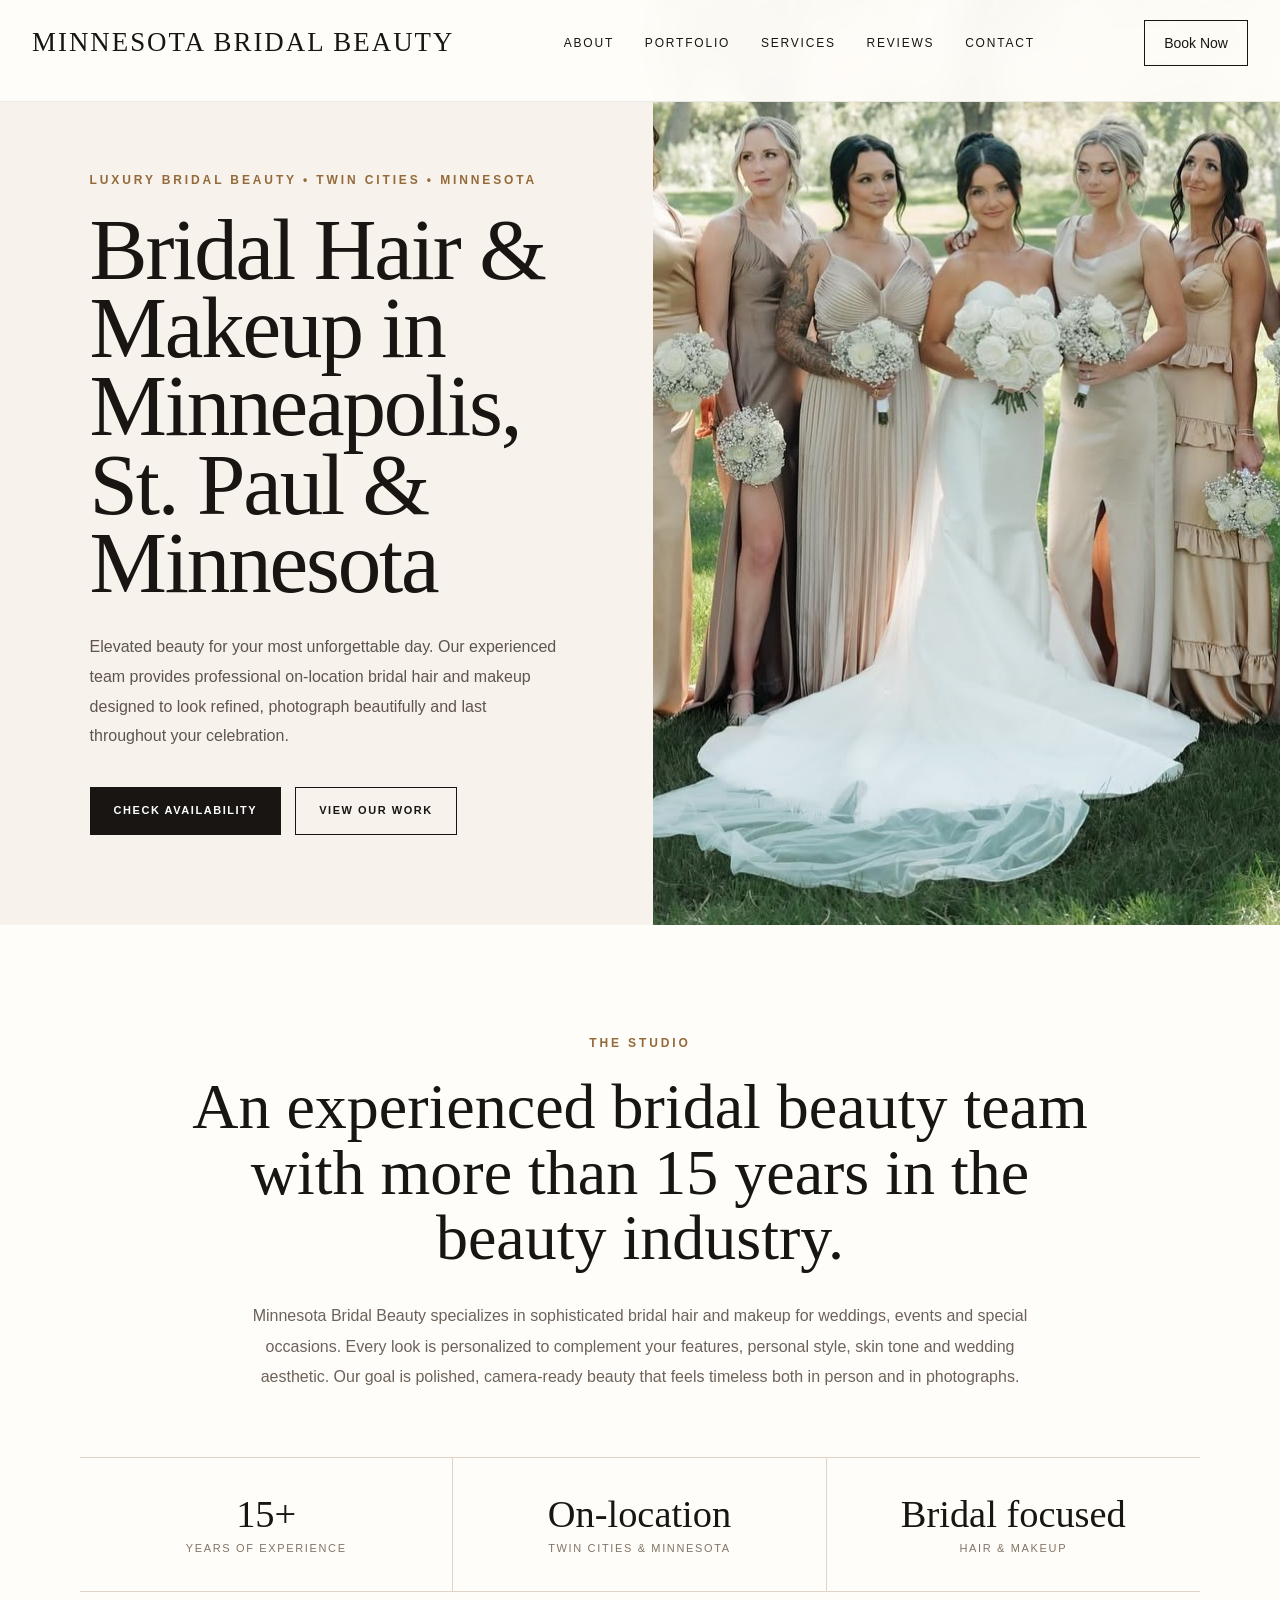
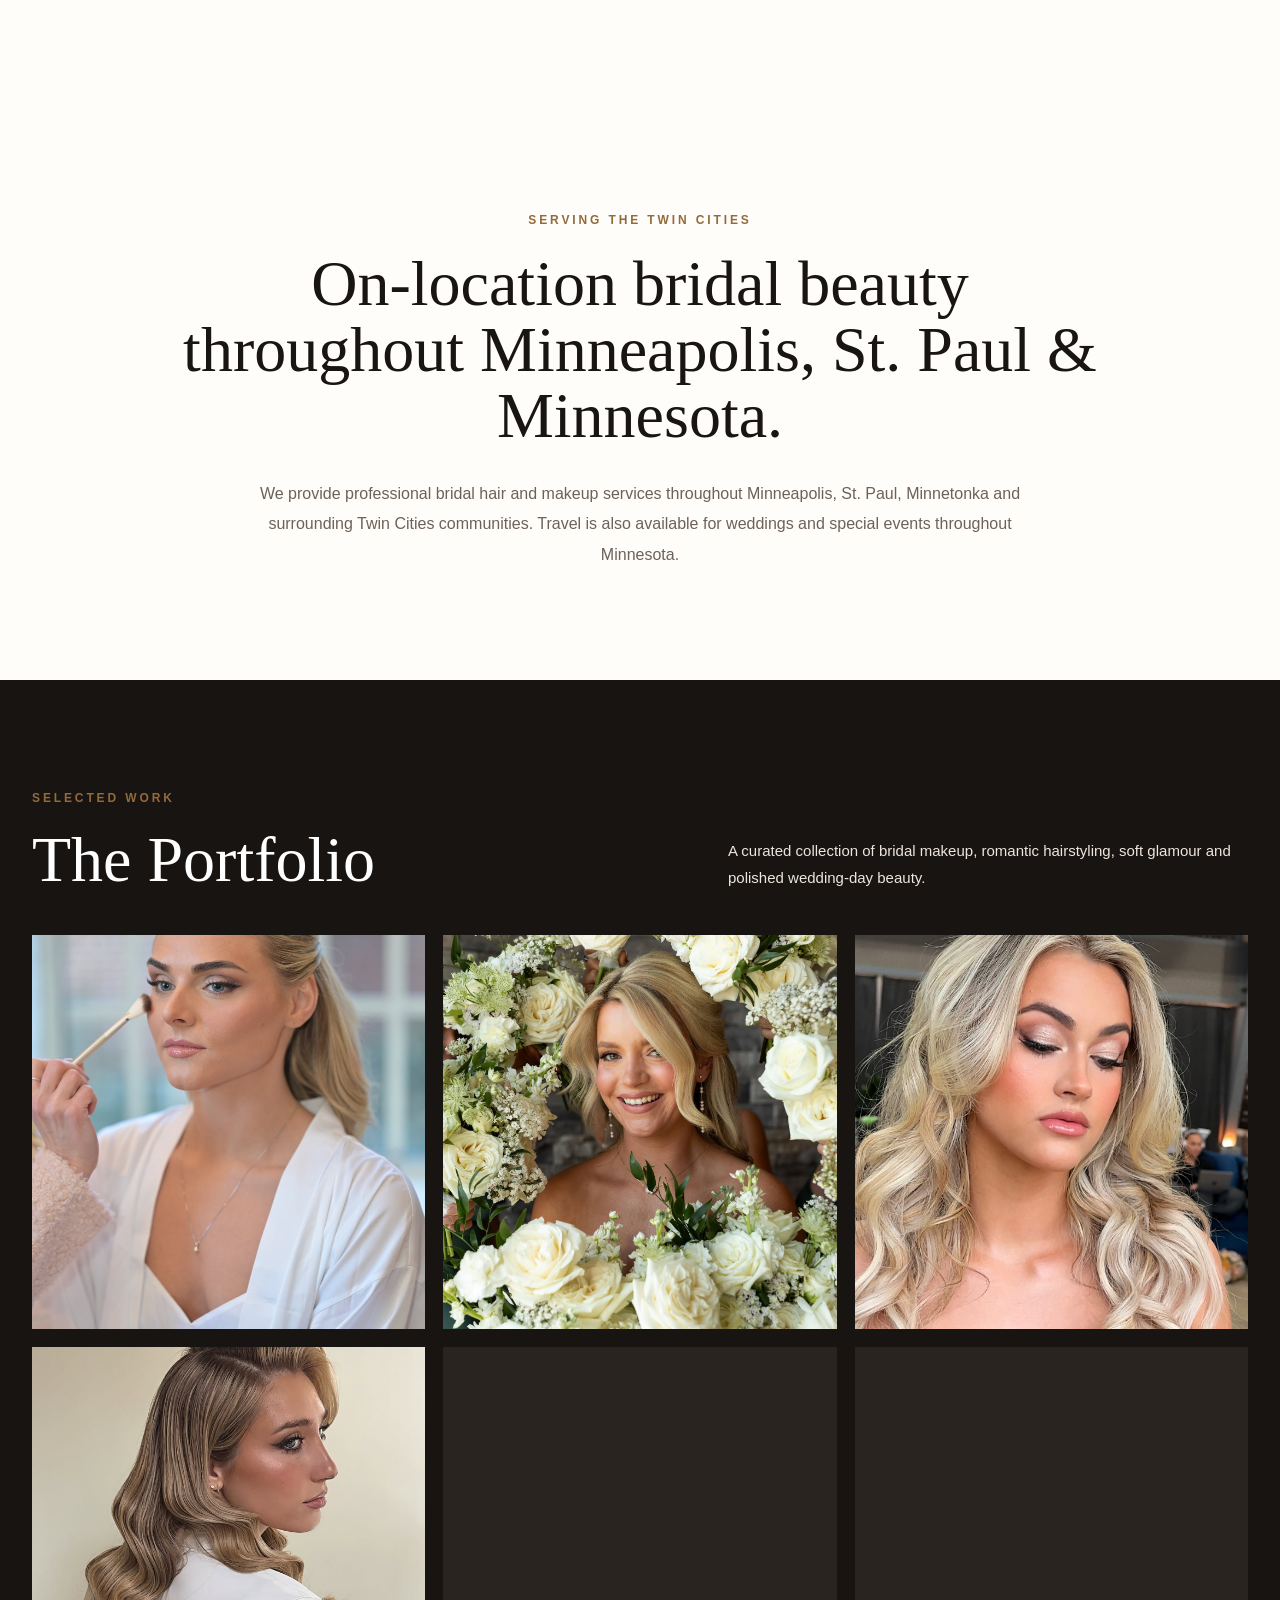
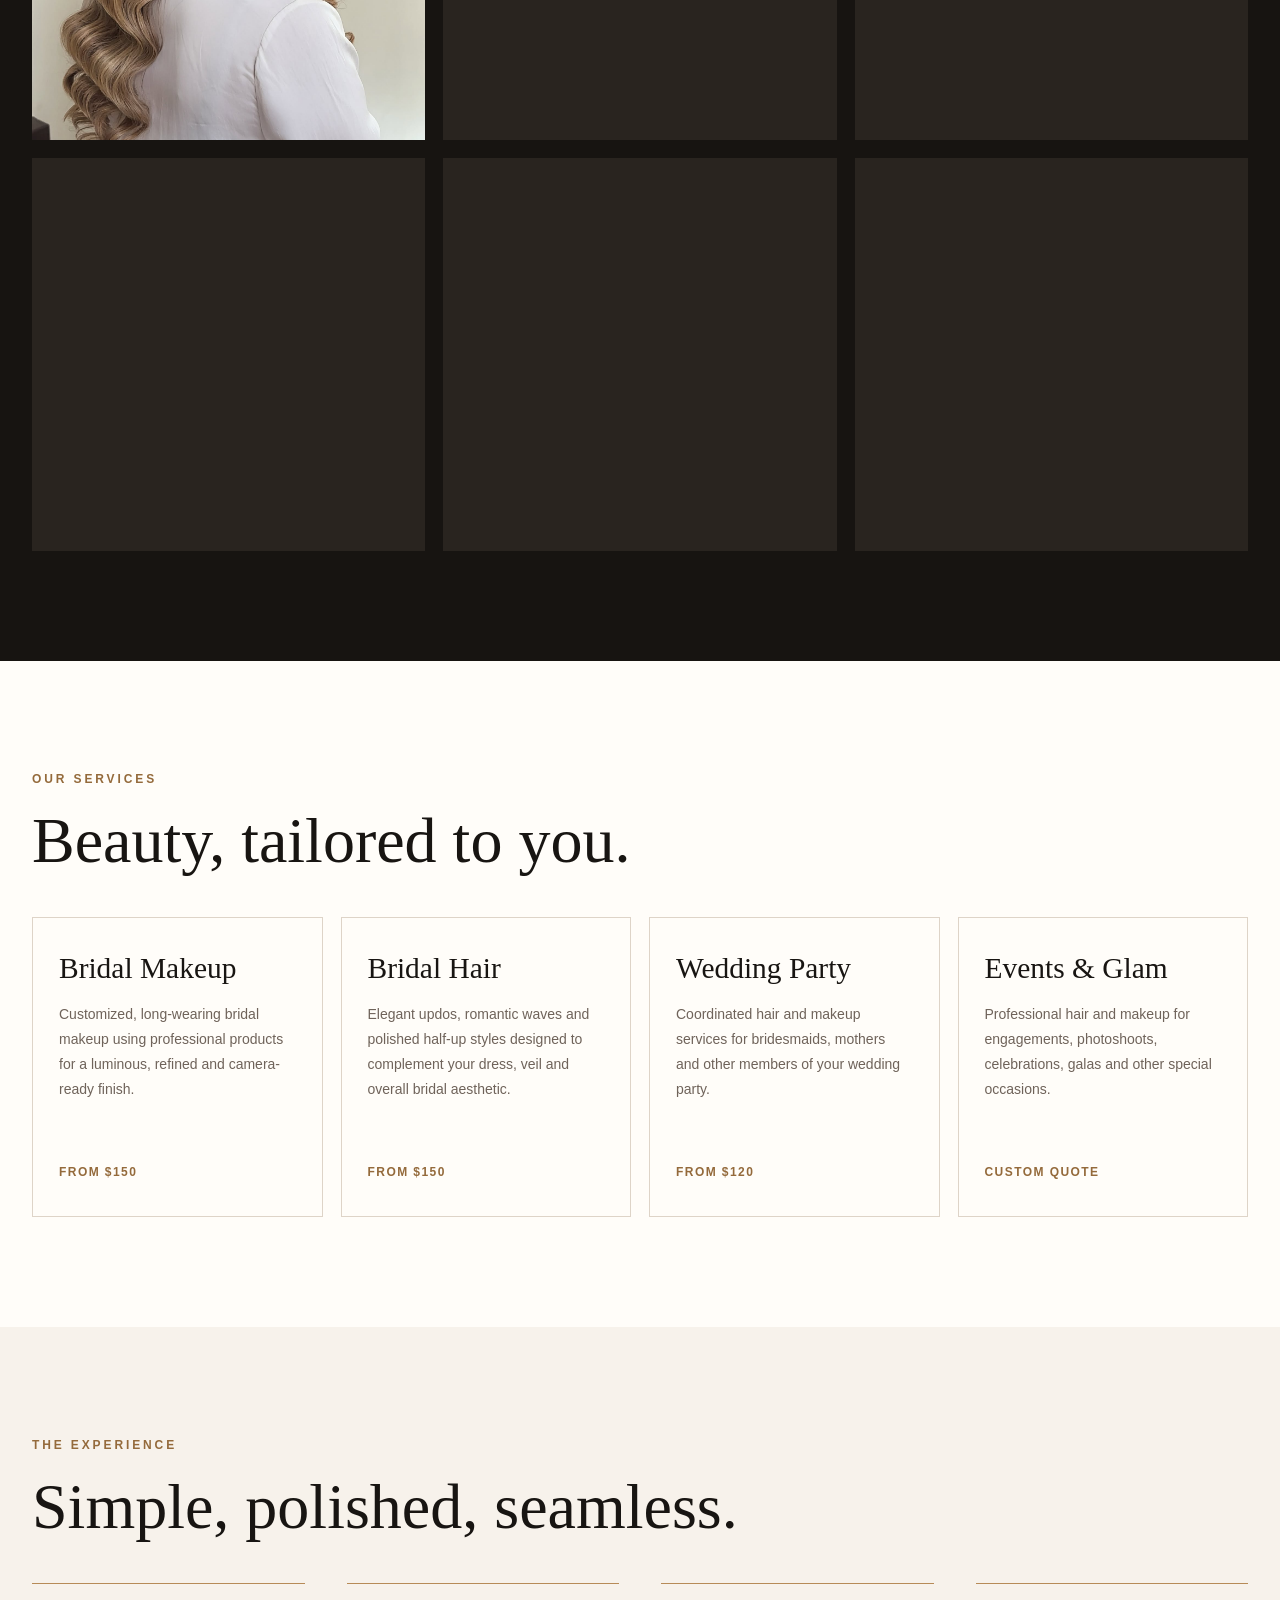
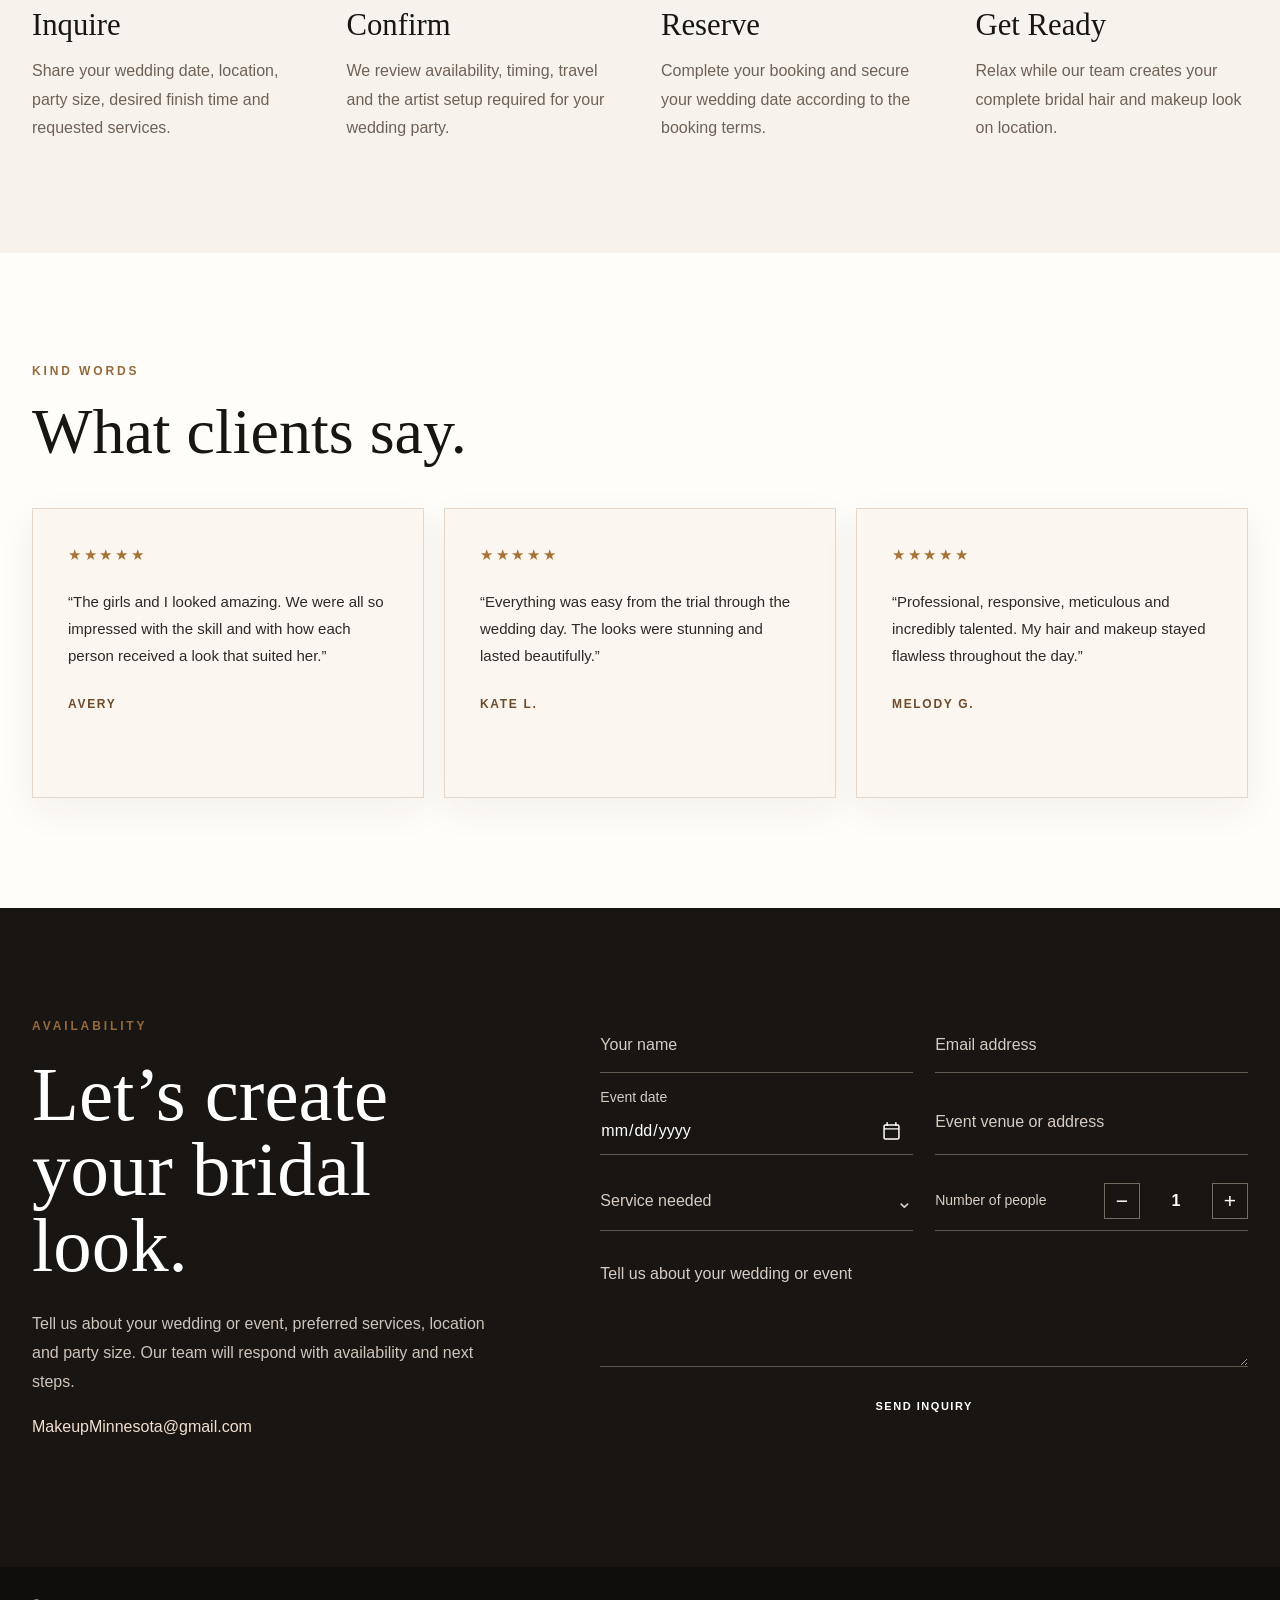
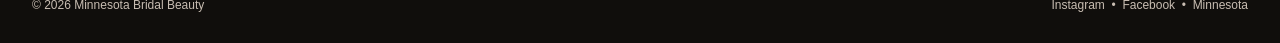
==== commit c83bb1d0: "Update form action URL in index.html" ====
--- a/index.html
+++ b/index.html
@@ -1095,11 +1095,11 @@
         <div>
 
 
-          <form
-            id="inquiryForm"
-            action="https://formspree.io/f/xqerneod"
-            method="POST"
-          >
+         <form
+  id="inquiryForm"
+  action="https://formsubmit.co/ajax/MakeupMinnesota@gmail.com"
+  method="POST"
+>
 
 
             <!-- Name -->
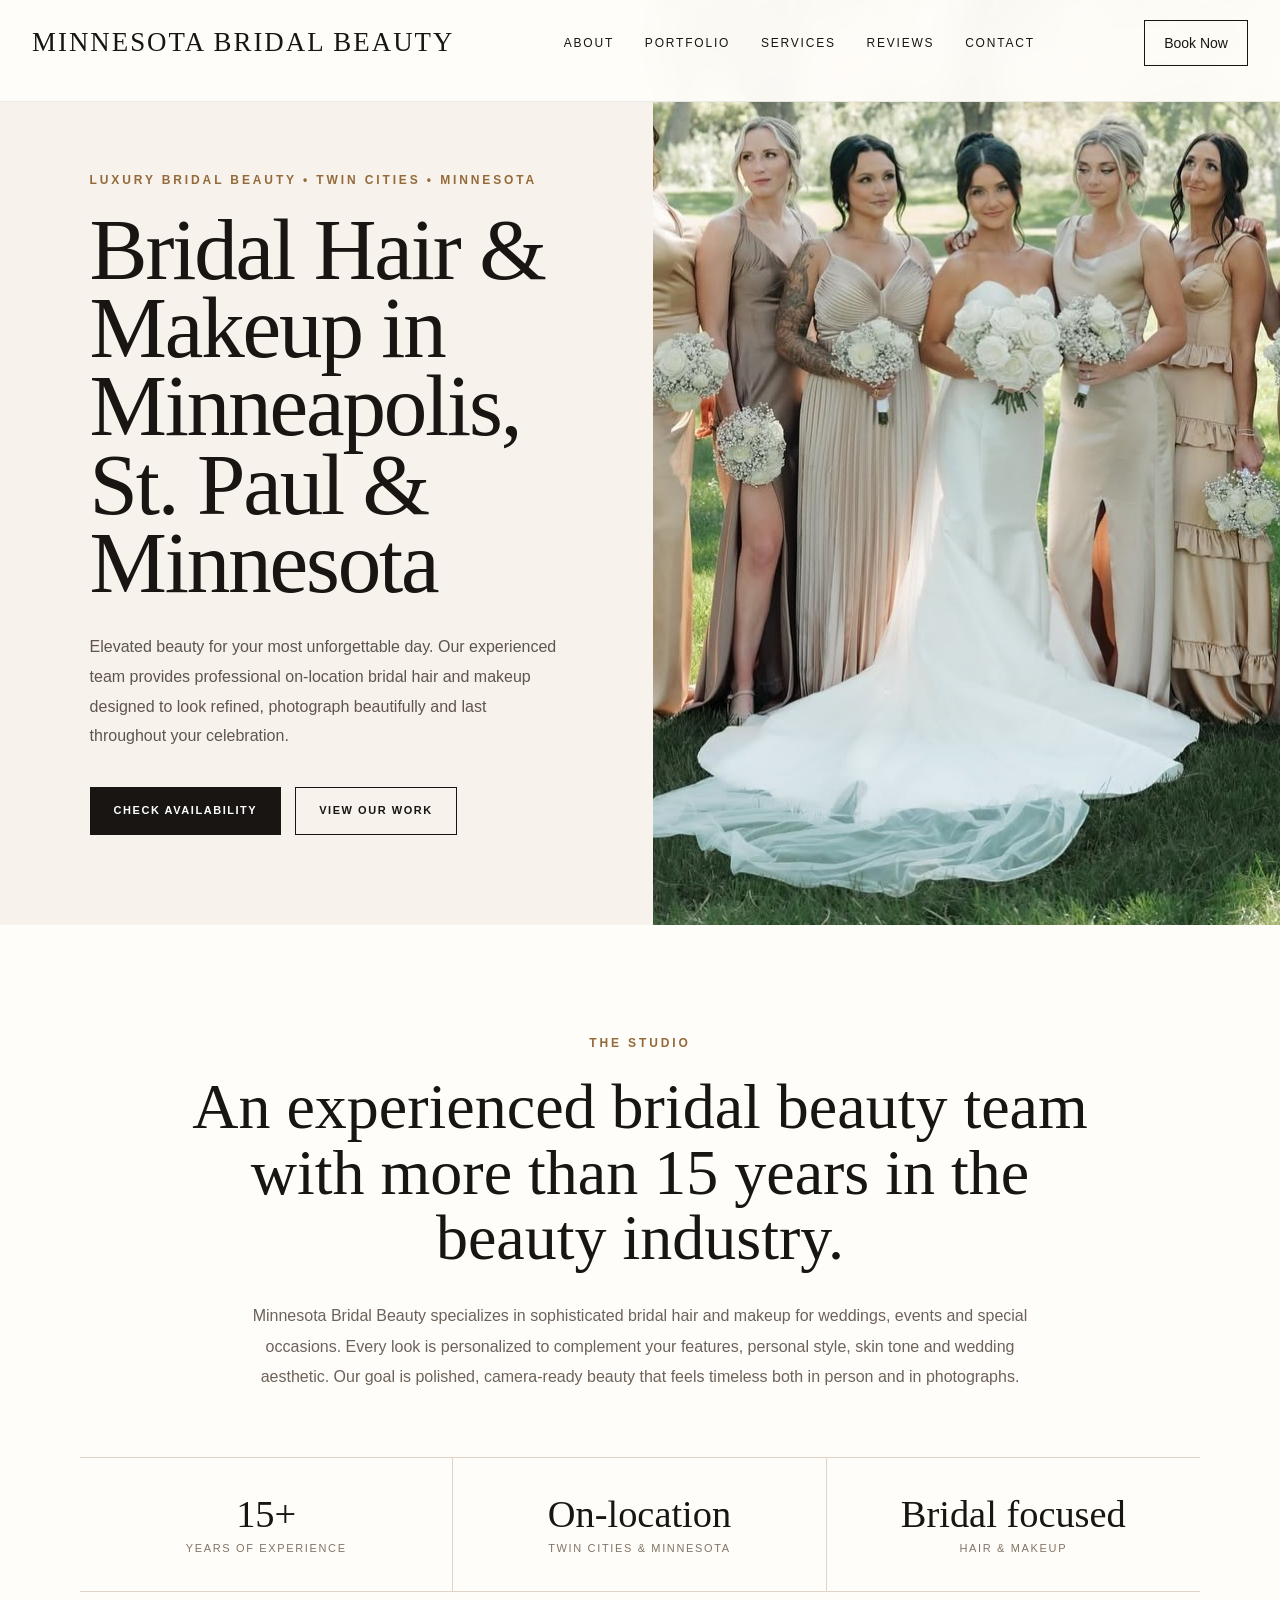
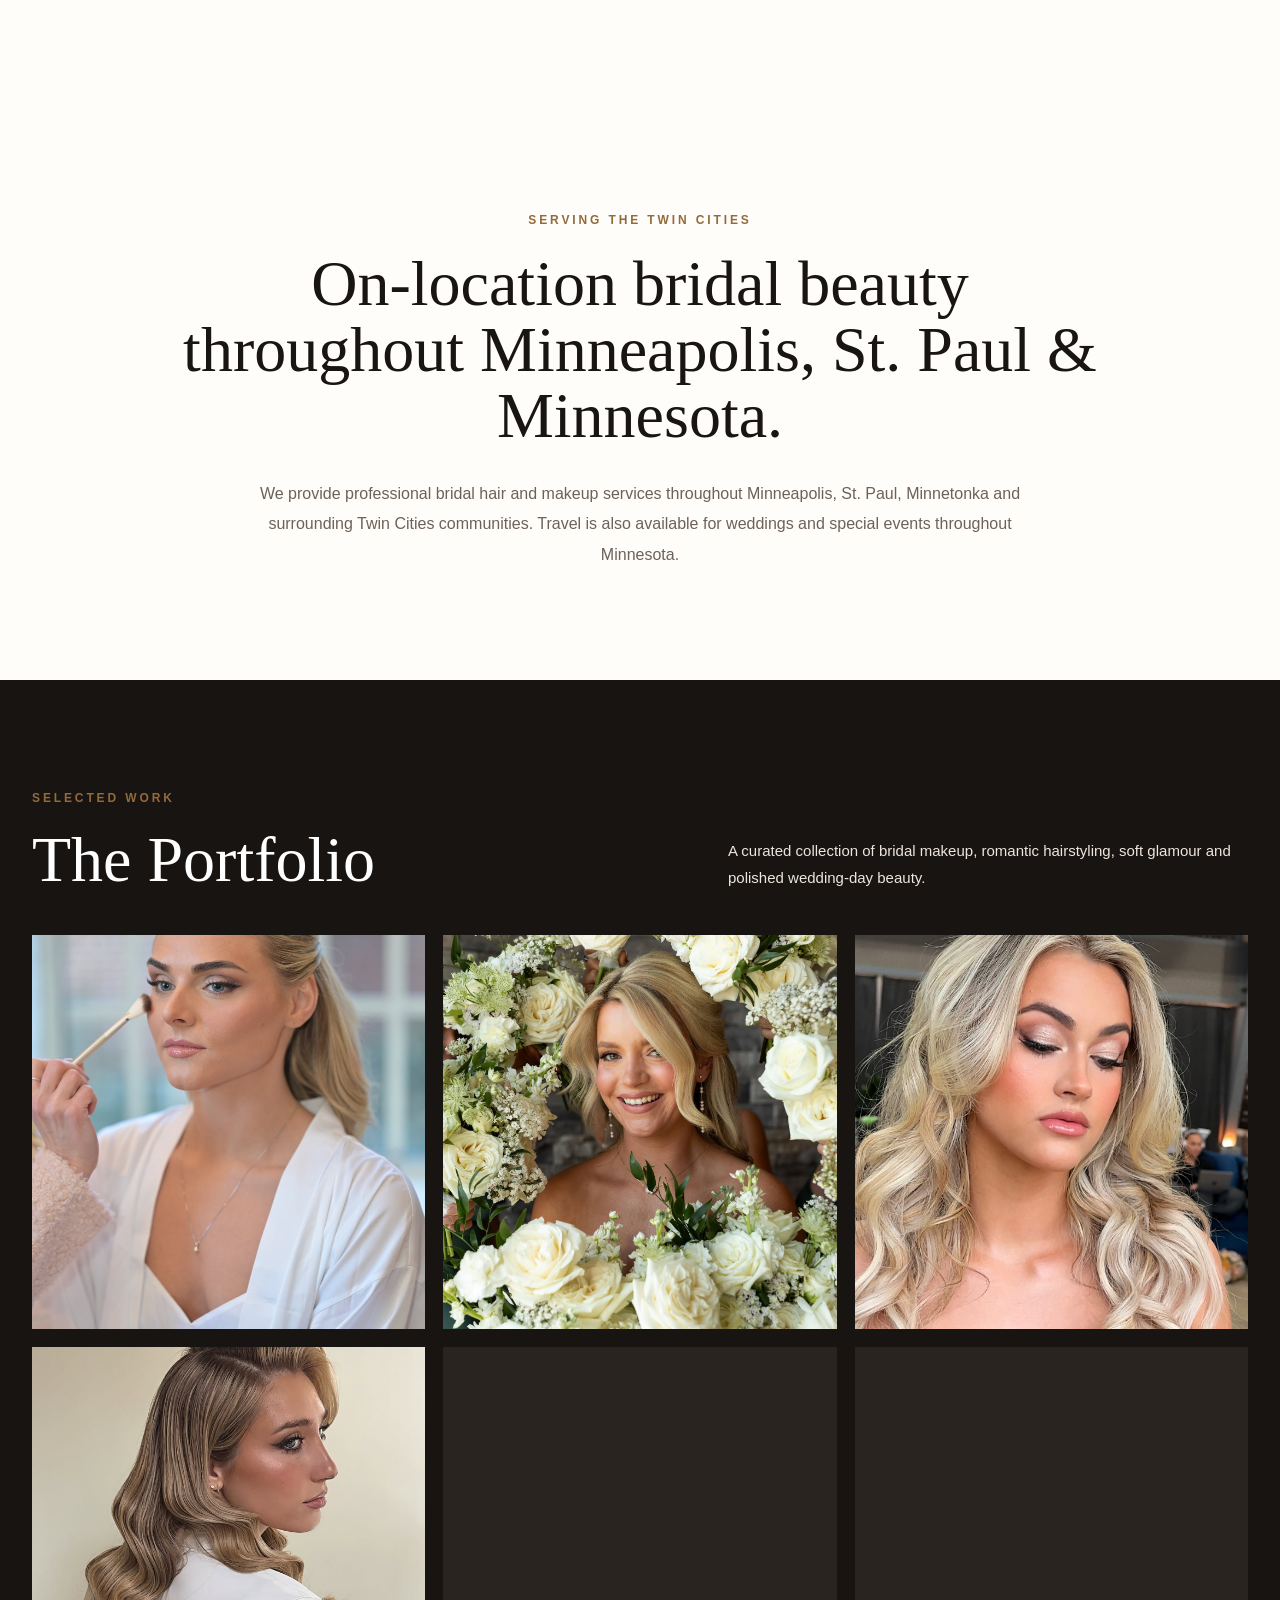
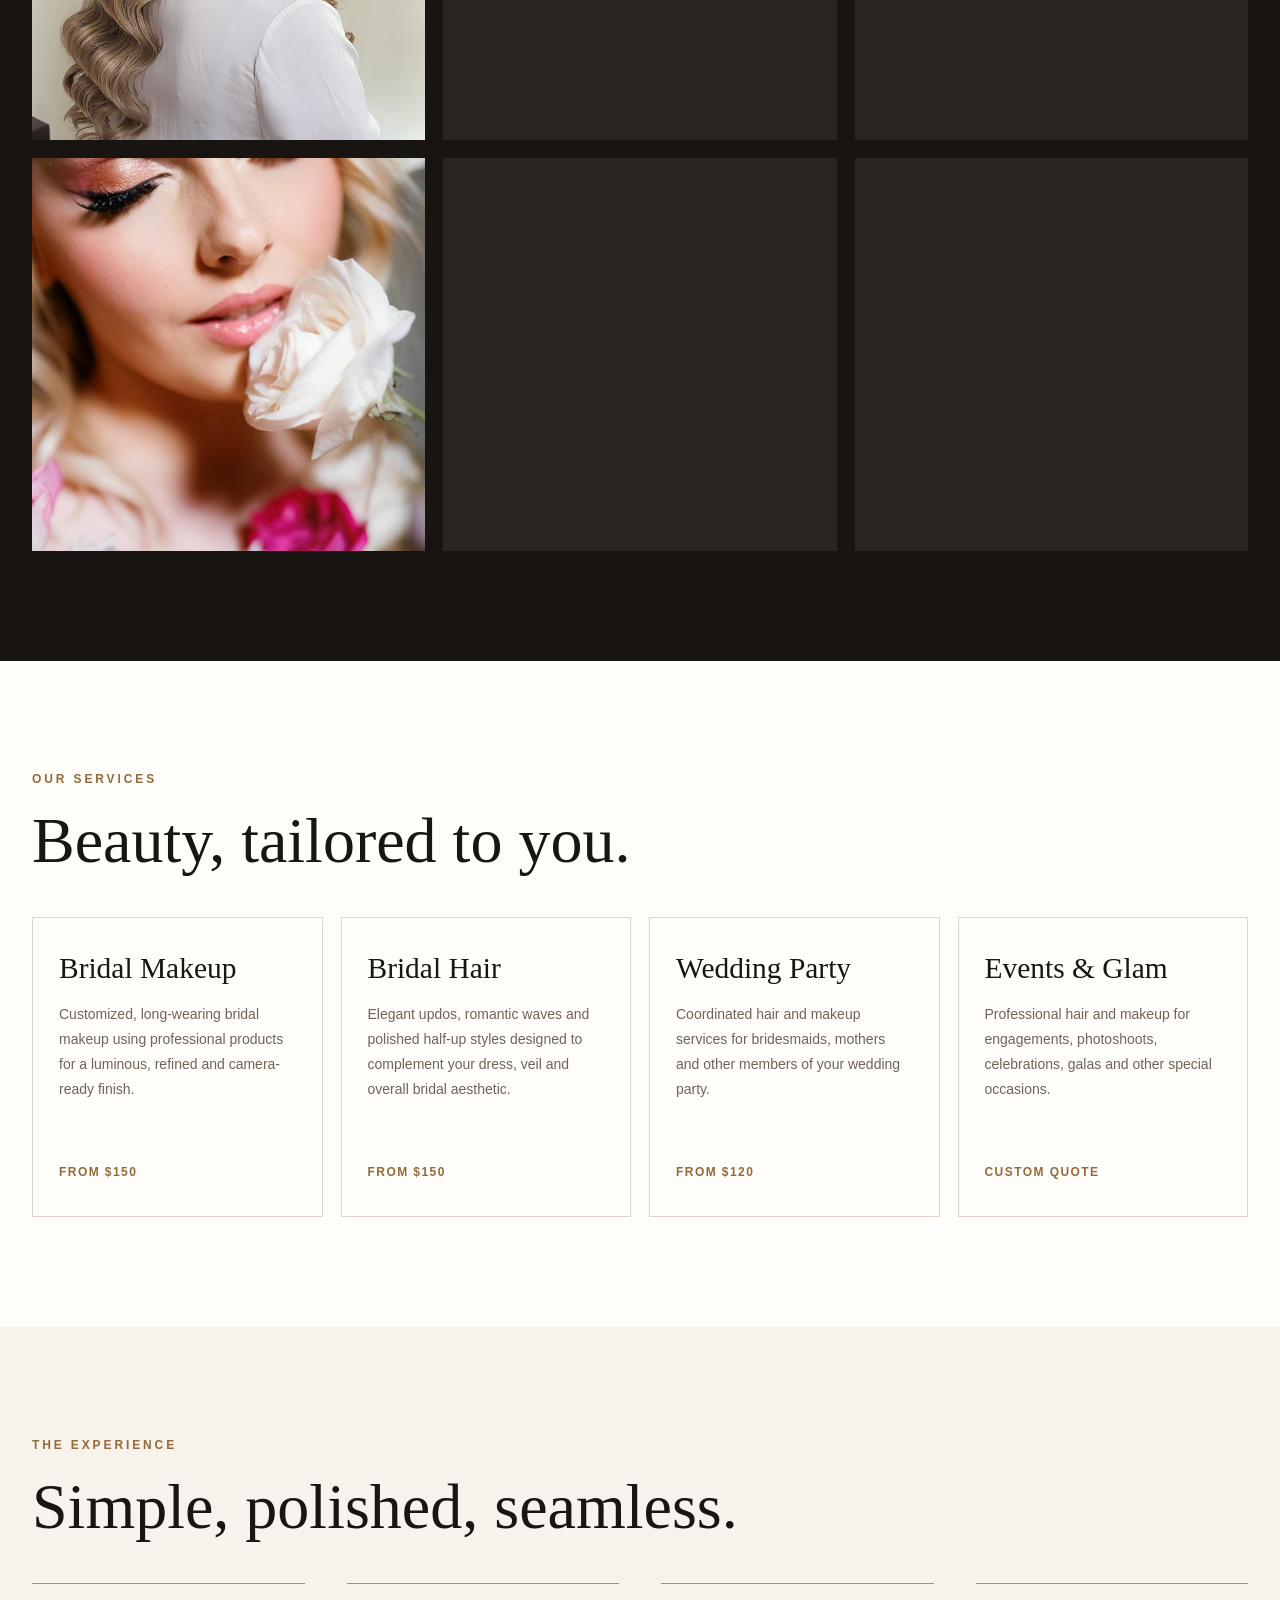
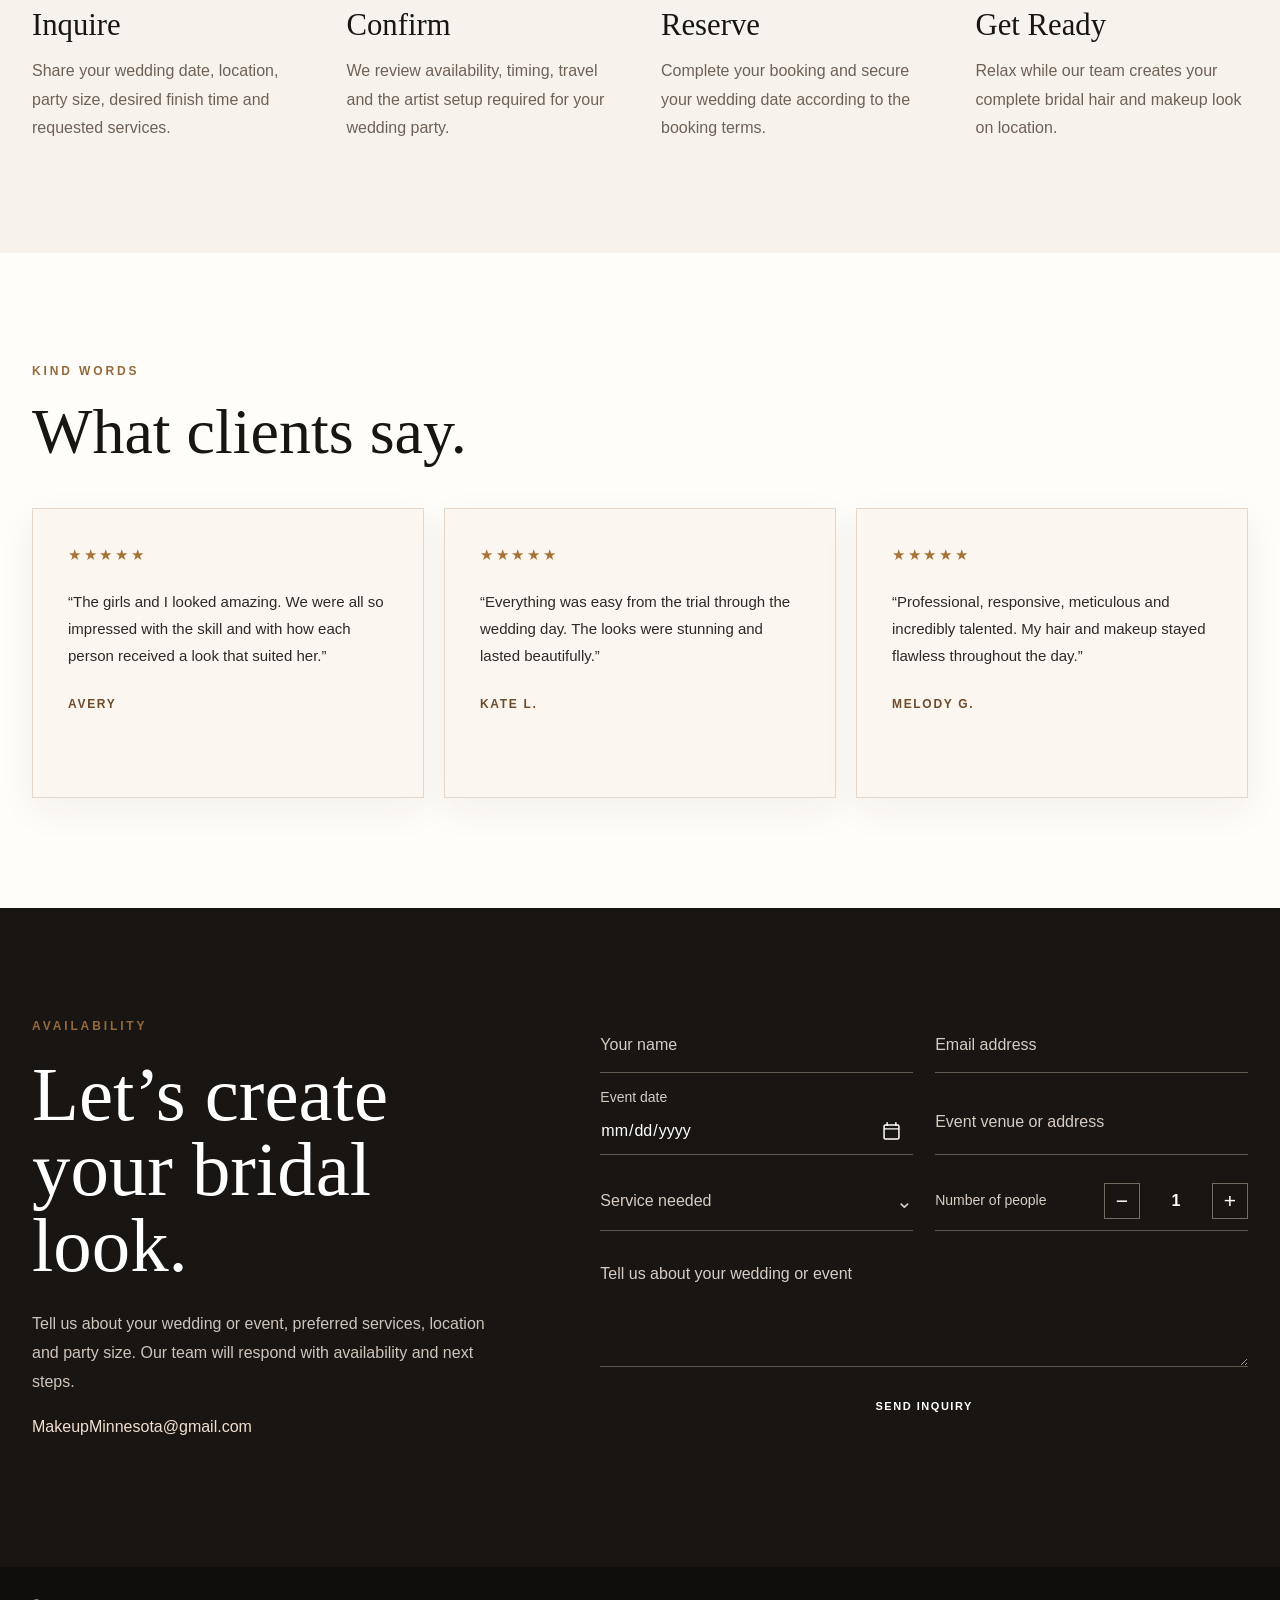
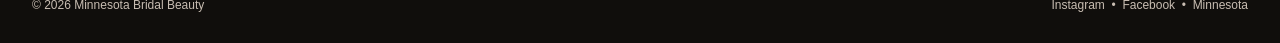
==== commit c79ae739: "Fix formatting and update structured data in index.html" ====
--- a/index.html
+++ b/index.html
@@ -37,7 +37,6 @@
     content="#181512"
   >
 
-
   <!-- =====================================================
        STYLES
        ===================================================== -->
@@ -47,7 +46,6 @@
     href="assets/css/styles.css"
   >
 
-
   <!-- =====================================================
        OPEN GRAPH / FACEBOOK
        ===================================================== -->
@@ -87,7 +85,6 @@
     content="Minnesota Bridal Beauty bridal hair and makeup"
   >
 
-
   <!-- =====================================================
        X / TWITTER
        ===================================================== -->
@@ -111,7 +108,6 @@
     name="twitter:image"
     content="https://mnbridal.com/assets/images/hero/bridal-party-hero.jpg"
   >
-
 
   <!-- =====================================================
        ICONS / MANIFEST
@@ -128,7 +124,6 @@
     href="site.webmanifest"
   >
 
-
   <!-- =====================================================
        STRUCTURED DATA
        ===================================================== -->
@@ -137,19 +132,11 @@
   {
     "@context": "https://schema.org",
     "@type": "BeautySalon",
-
     "name": "Minnesota Bridal Beauty",
-
-    "description":
-      "Professional on-location bridal hair and makeup services serving Minneapolis, St. Paul, Minnetonka, the Twin Cities and weddings throughout Minnesota.",
-
+    "description": "Professional on-location bridal hair and makeup services serving Minneapolis, St. Paul, Minnetonka, the Twin Cities and weddings throughout Minnesota.",
     "url": "https://mnbridal.com/",
-
     "email": "mailto:MakeupMinnesota@gmail.com",
-
-    "image":
-      "https://mnbridal.com/assets/images/hero/bridal-party-hero.jpg",
-
+    "image": "https://mnbridal.com/assets/images/hero/bridal-party-hero.jpg",
     "areaServed": [
       {
         "@type": "City",
@@ -168,14 +155,11 @@
         "name": "Minnesota"
       }
     ],
-
     "sameAs": [
       "https://www.instagram.com/glambyirine/",
       "https://www.facebook.com/irina.saryeva.73/reels/"
     ],
-
     "priceRange": "$$",
-
     "knowsAbout": [
       "Bridal makeup",
       "Bridal hairstyling",
@@ -220,7 +204,6 @@
         Minnesota Bridal Beauty
       </a>
 
-
       <nav
         class="navlinks"
         aria-label="Main navigation"
@@ -247,7 +230,6 @@
         </a>
 
       </nav>
-
 
       <a
         class="book"
@@ -261,7 +243,6 @@
   </header>
 
 
-
   <main id="main-content">
 
 
@@ -279,11 +260,9 @@
             Luxury Bridal Beauty • Twin Cities • Minnesota
           </div>
 
-
           <h1>
             Bridal Hair & Makeup in Minneapolis, St. Paul & Minnesota
           </h1>
-
 
           <p>
             Elevated beauty for your most unforgettable day.
@@ -291,7 +270,6 @@
             bridal hair and makeup designed to look refined,
             photograph beautifully and last throughout your celebration.
           </p>
-
 
           <div class="cta-row">
 
@@ -332,7 +310,6 @@
     </section>
 
 
-
     <!-- =====================================================
          ABOUT
          ===================================================== -->
@@ -348,12 +325,10 @@
           The Studio
         </div>
 
-
         <h2>
           An experienced bridal beauty team with more than
           15 years in the beauty industry.
         </h2>
-
 
         <p>
           Minnesota Bridal Beauty specializes in sophisticated
@@ -364,7 +339,6 @@
           timeless both in person and in photographs.
         </p>
 
-
         <div class="stats">
 
           <div class="stat">
@@ -379,7 +353,6 @@
 
           </div>
 
-
           <div class="stat">
 
             <strong>
@@ -392,7 +365,6 @@
 
           </div>
 
-
           <div class="stat">
 
             <strong>
@@ -410,7 +382,6 @@
       </div>
 
     </section>
-
 
 
     <!-- =====================================================
@@ -428,12 +399,10 @@
           Serving the Twin Cities
         </div>
 
-
         <h2 id="service-area-heading">
           On-location bridal beauty throughout
           Minneapolis, St. Paul & Minnesota.
         </h2>
-
 
         <p>
           We provide professional bridal hair and makeup services
@@ -447,7 +416,6 @@
     </section>
 
 
-
     <!-- =====================================================
          PORTFOLIO
          ===================================================== -->
@@ -459,7 +427,6 @@
 
       <div class="container">
 
-
         <div class="section-head">
 
           <div>
@@ -473,7 +440,6 @@
             </h2>
 
           </div>
-
 
           <p>
             A curated collection of bridal makeup,
@@ -484,11 +450,7 @@
         </div>
 
 
-
         <div class="masonry">
-
-
-          <!-- Portfolio 1 -->
 
           <figure class="portfolio-item">
 
@@ -513,9 +475,6 @@
           </figure>
 
 
-
-          <!-- Portfolio 2 -->
-
           <figure class="portfolio-item">
 
             <button
@@ -539,9 +498,6 @@
           </figure>
 
 
-
-          <!-- Portfolio 3 -->
-
           <figure class="portfolio-item">
 
             <button
@@ -565,9 +521,6 @@
           </figure>
 
 
-
-          <!-- Portfolio 4 -->
-
           <figure class="portfolio-item">
 
             <button
@@ -591,9 +544,6 @@
           </figure>
 
 
-
-          <!-- Portfolio 5 -->
-
           <figure class="portfolio-item">
 
             <button
@@ -617,9 +567,6 @@
           </figure>
 
 
-
-          <!-- Portfolio 6 -->
-
           <figure class="portfolio-item">
 
             <button
@@ -643,9 +590,6 @@
           </figure>
 
 
-
-          <!-- Portfolio 7 -->
-
           <figure class="portfolio-item">
 
             <button
@@ -669,9 +613,6 @@
           </figure>
 
 
-
-          <!-- Portfolio 8 -->
-
           <figure class="portfolio-item">
 
             <button
@@ -695,9 +636,6 @@
           </figure>
 
 
-
-          <!-- Portfolio 9 -->
-
           <figure class="portfolio-item">
 
             <button
@@ -720,13 +658,11 @@
 
           </figure>
 
-
         </div>
 
       </div>
 
     </section>
-
 
 
     <!-- =====================================================
@@ -737,7 +673,6 @@
 
       <div class="container">
 
-
         <div class="section-head">
 
           <div>
@@ -755,9 +690,7 @@
         </div>
 
 
-
         <div class="services-grid">
-
 
           <article class="card">
 
@@ -778,7 +711,6 @@
           </article>
 
 
-
           <article class="card">
 
             <h3>
@@ -798,7 +730,6 @@
           </article>
 
 
-
           <article class="card">
 
             <h3>
@@ -818,7 +749,6 @@
           </article>
 
 
-
           <article class="card">
 
             <h3>
@@ -837,13 +767,11 @@
 
           </article>
 
-
         </div>
 
       </div>
 
     </section>
-
 
 
     <!-- =====================================================
@@ -854,7 +782,6 @@
 
       <div class="container">
 
-
         <div class="section-head">
 
           <div>
@@ -872,9 +799,7 @@
         </div>
 
 
-
         <div class="process-grid">
-
 
           <div class="step">
 
@@ -891,7 +816,6 @@
           </div>
 
 
-
           <div class="step">
 
             <h3>
@@ -907,7 +831,6 @@
           </div>
 
 
-
           <div class="step">
 
             <h3>
@@ -923,7 +846,6 @@
           </div>
 
 
-
           <div class="step">
 
             <h3>
@@ -938,13 +860,11 @@
 
           </div>
 
-
         </div>
 
       </div>
 
     </section>
-
 
 
     <!-- =====================================================
@@ -955,7 +875,6 @@
 
       <div class="container">
 
-
         <div class="section-head">
 
           <div>
@@ -973,9 +892,7 @@
         </div>
 
 
-
         <div class="reviews-grid">
-
 
           <div class="review">
 
@@ -997,7 +914,6 @@
           </div>
 
 
-
           <div class="review">
 
             <div class="stars">
@@ -1015,7 +931,6 @@
             </strong>
 
           </div>
-
 
 
           <div class="review">
@@ -1037,13 +952,11 @@
 
           </div>
 
-
         </div>
 
       </div>
 
     </section>
-
 
 
     <!-- =====================================================
@@ -1057,18 +970,15 @@
 
       <div class="container contact-wrap">
 
-
         <div>
 
           <div class="eyebrow">
             Availability
           </div>
-
 
           <h2>
             Let’s create your bridal look.
           </h2>
-
 
           <p>
             Tell us about your wedding or event,
@@ -1077,7 +987,6 @@
             and next steps.
           </p>
 
-
           <p>
 
             <a
@@ -1091,15 +1000,41 @@
         </div>
 
 
-
         <div>
 
-
-         <form
-  id="inquiryForm"
-  action="https://formsubmit.co/ajax/MakeupMinnesota@gmail.com"
-  method="POST"
->
+          <form
+            id="inquiryForm"
+            action="https://formsubmit.co/ajax/MakeupMinnesota@gmail.com"
+            method="POST"
+          >
+
+            <!-- Spam protection -->
+
+            <input
+              type="text"
+              name="_honey"
+              style="display:none"
+              tabindex="-1"
+              autocomplete="off"
+            >
+
+            <input
+              type="hidden"
+              name="_captcha"
+              value="false"
+            >
+
+            <input
+              type="hidden"
+              name="_subject"
+              value="New Booking Request - Minnesota Bridal Beauty"
+            >
+
+            <input
+              type="hidden"
+              name="_template"
+              value="table"
+            >
 
 
             <!-- Name -->
@@ -1118,7 +1053,6 @@
               autocomplete="name"
               placeholder="Your name"
             >
-
 
 
             <!-- Email -->
@@ -1140,7 +1074,6 @@
             >
 
 
-
             <!-- Date -->
 
             <div class="date-field">
@@ -1151,7 +1084,6 @@
               >
                 Event date
               </label>
-
 
               <div class="date-input-wrap">
 
@@ -1162,7 +1094,6 @@
                   required
                   aria-label="Event date"
                 >
-
 
                 <button
                   class="date-picker-button"
@@ -1187,7 +1118,6 @@
             </div>
 
 
-
             <!-- Location -->
 
             <label
@@ -1206,7 +1136,6 @@
             >
 
 
-
             <!-- Services -->
 
             <div
@@ -1233,7 +1162,6 @@
                 </span>
 
               </button>
-
 
 
               <div
@@ -1250,7 +1178,6 @@
                   Bridal hair & makeup
                 </button>
 
-
                 <button
                   type="button"
                   class="custom-select-option"
@@ -1259,7 +1186,6 @@
                   Makeup only
                 </button>
 
-
                 <button
                   type="button"
                   class="custom-select-option"
@@ -1268,7 +1194,6 @@
                   Hair only
                 </button>
 
-
                 <button
                   type="button"
                   class="custom-select-option"
@@ -1277,7 +1202,6 @@
                   Wedding party
                 </button>
 
-
                 <button
                   type="button"
                   class="custom-select-option"
@@ -1299,7 +1223,6 @@
             </div>
 
 
-
             <!-- Number of people -->
 
             <div class="people-control">
@@ -1307,7 +1230,6 @@
               <span class="people-label">
                 Number of people
               </span>
-
 
               <div
                 class="stepper"
@@ -1322,7 +1244,6 @@
                 >
                   −
                 </button>
-
 
                 <input
                   id="peopleCount"
@@ -1335,7 +1256,6 @@
                   aria-label="Number of people"
                 >
 
-
                 <button
                   type="button"
                   class="stepper-btn"
@@ -1350,7 +1270,6 @@
             </div>
 
 
-
             <!-- Message -->
 
             <label
@@ -1368,7 +1287,6 @@
             ></textarea>
 
 
-
             <!-- Submit -->
 
             <button
@@ -1379,9 +1297,7 @@
               Send Inquiry
             </button>
 
-
           </form>
-
 
 
           <!-- Form success -->
@@ -1395,7 +1311,6 @@
             Thank you! Your inquiry was sent successfully.
             Our team will respond soon.
           </div>
-
 
 
           <!-- Form error -->
@@ -1412,13 +1327,11 @@
             MakeupMinnesota@gmail.com.
           </div>
 
-
         </div>
 
       </div>
 
     </section>
-
 
 
     <!-- =====================================================
@@ -1434,7 +1347,6 @@
       aria-hidden="true"
     >
 
-
       <button
         class="lightbox-close"
         id="lightboxClose"
@@ -1444,19 +1356,15 @@
         ×
       </button>
 
-
       <img
         id="lightboxImage"
         src=""
         alt="Expanded bridal portfolio image"
       >
 
-
     </div>
 
-
   </main>
-
 
 
   <!-- =====================================================
@@ -1470,7 +1378,6 @@
       <span>
         © 2026 Minnesota Bridal Beauty
       </span>
-
 
       <span>
 
@@ -1505,7 +1412,6 @@
   </footer>
 
 
-
   <!-- =====================================================
        JAVASCRIPT
        ===================================================== -->
@@ -1515,6 +1421,5 @@
     defer
   ></script>
 
-
 </body>
 </html>
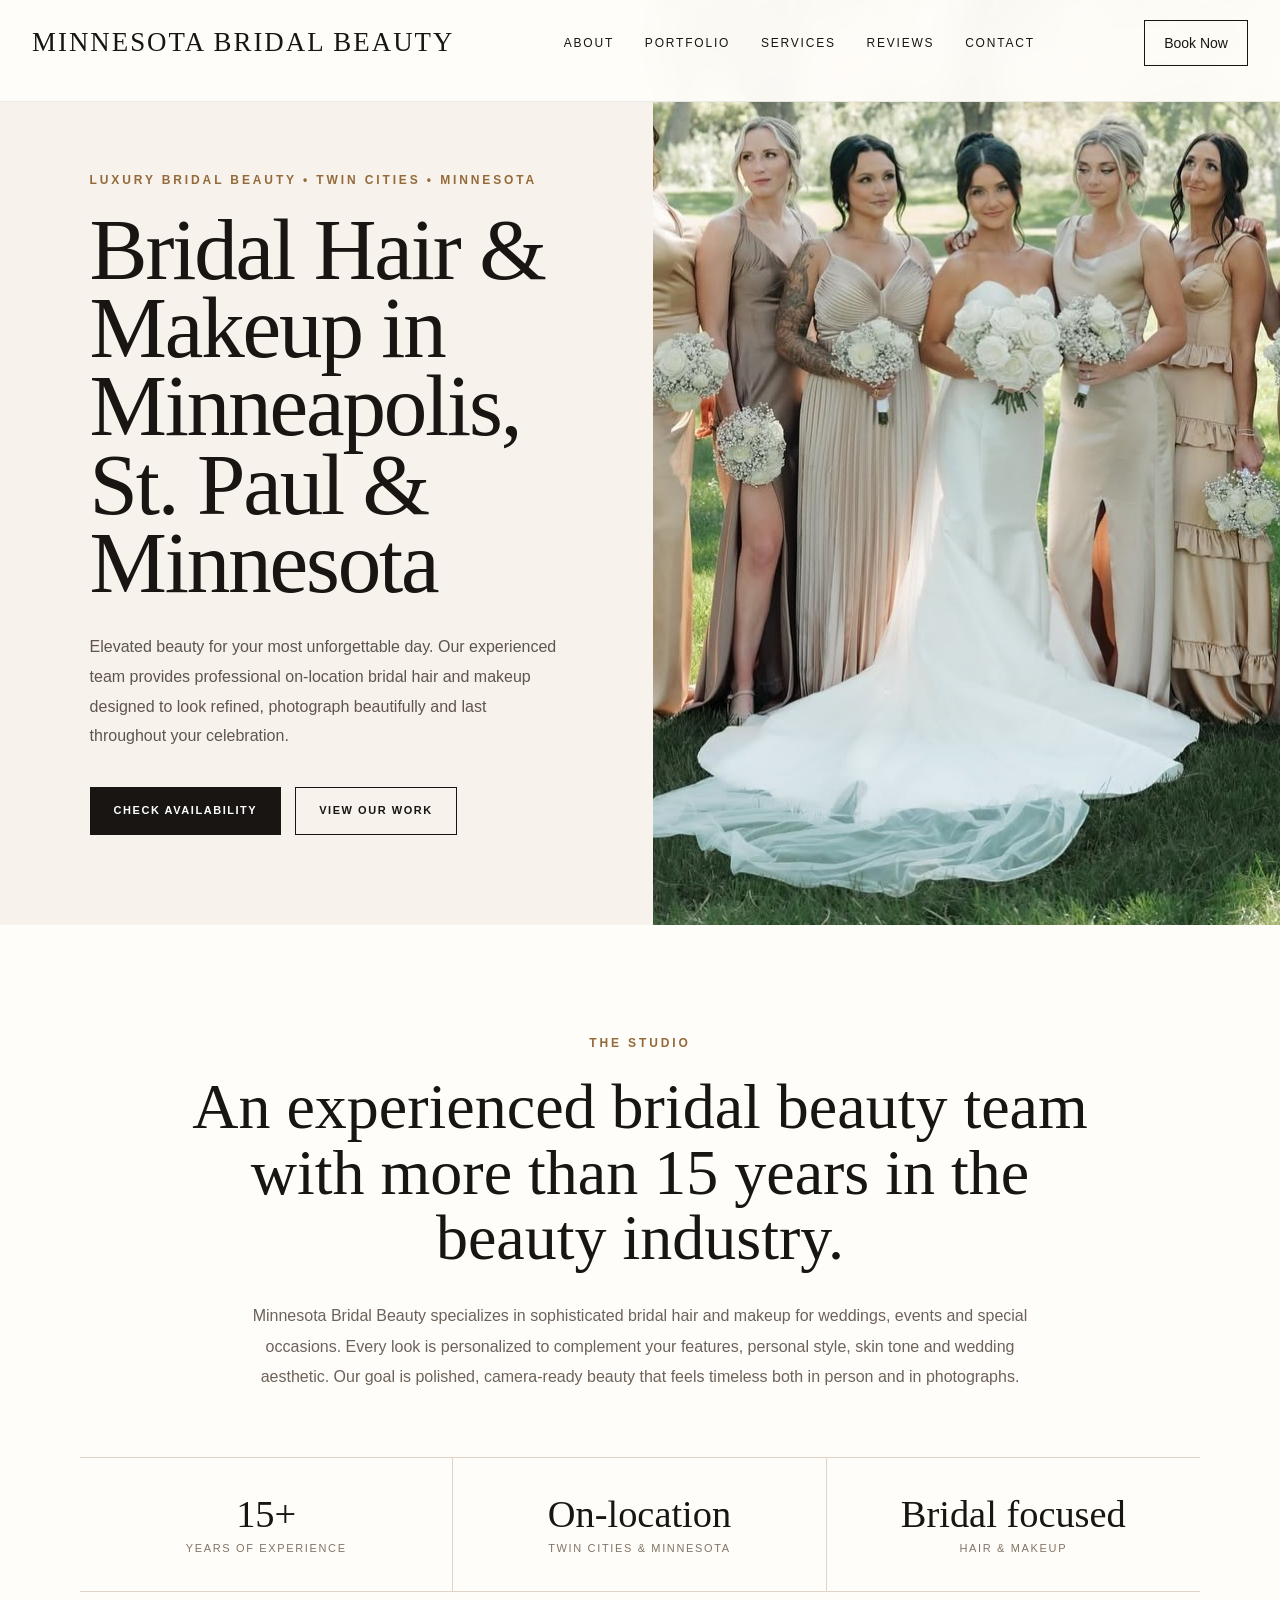
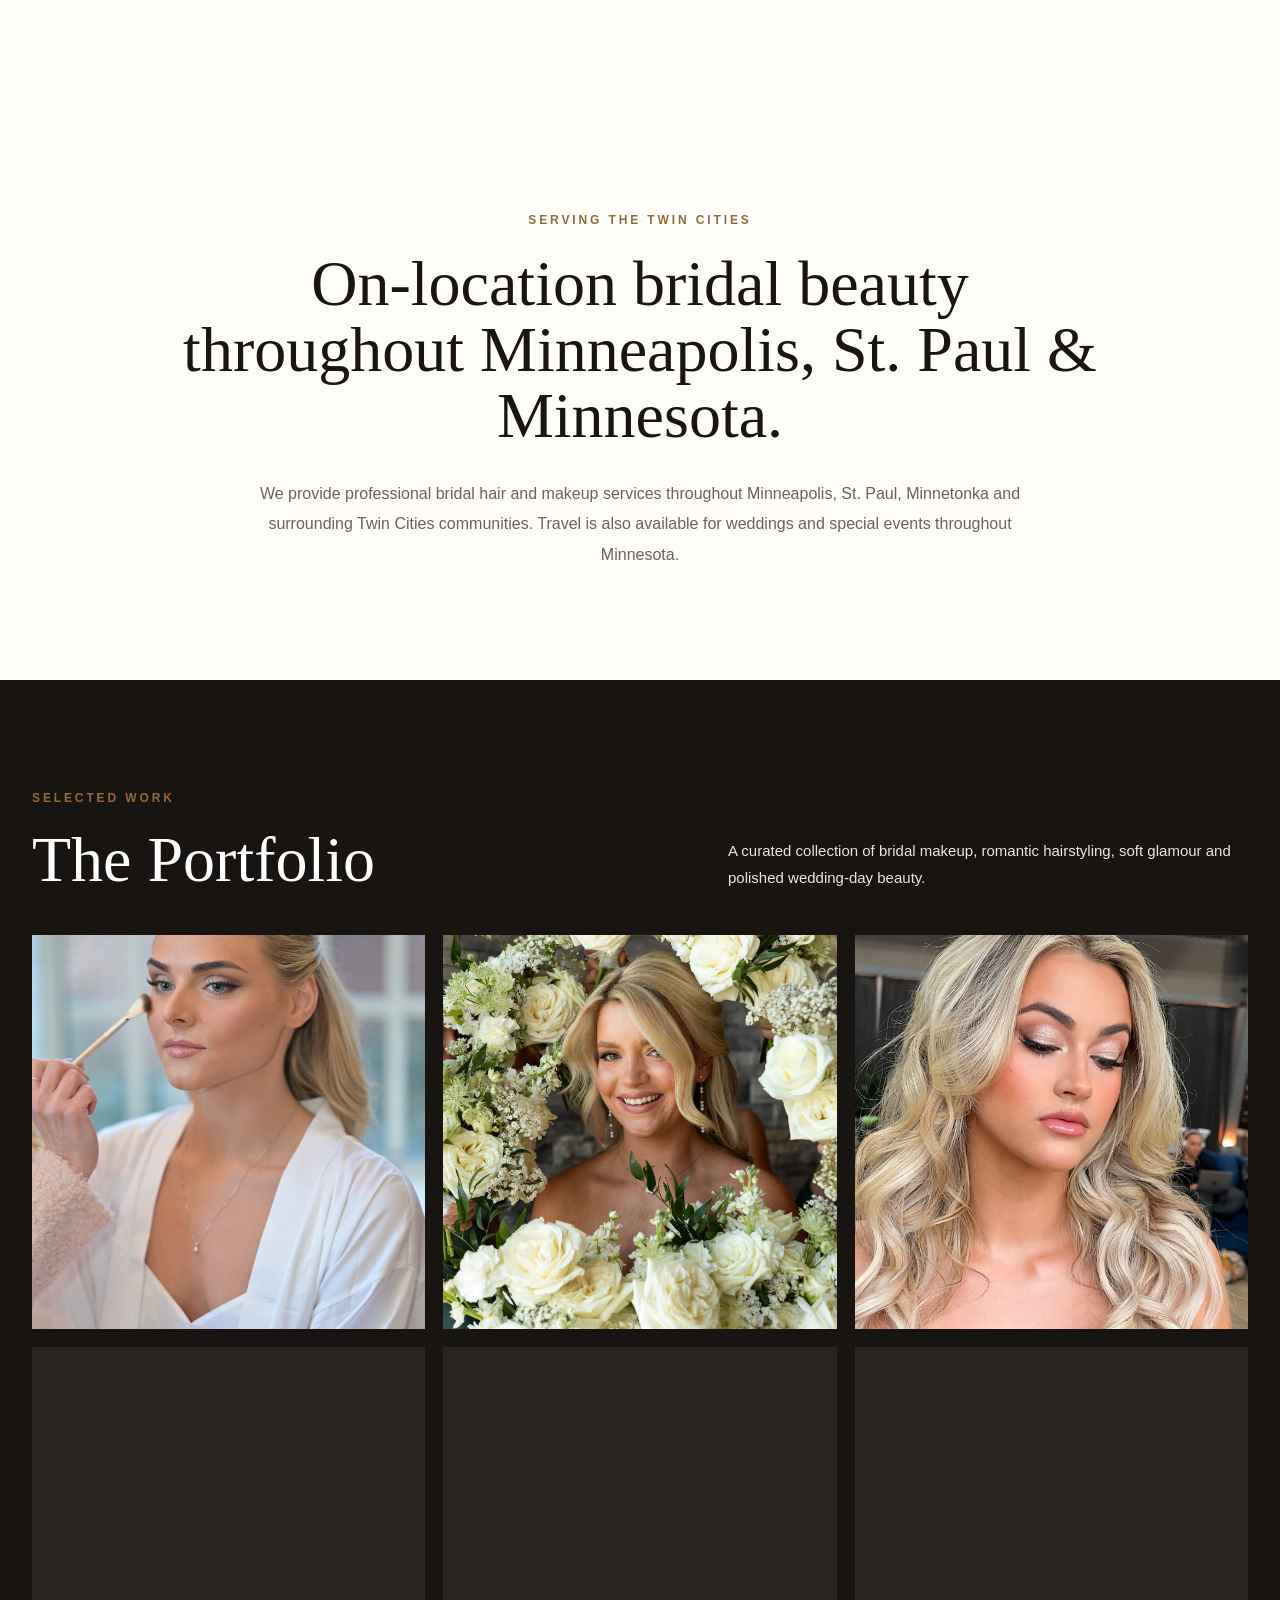
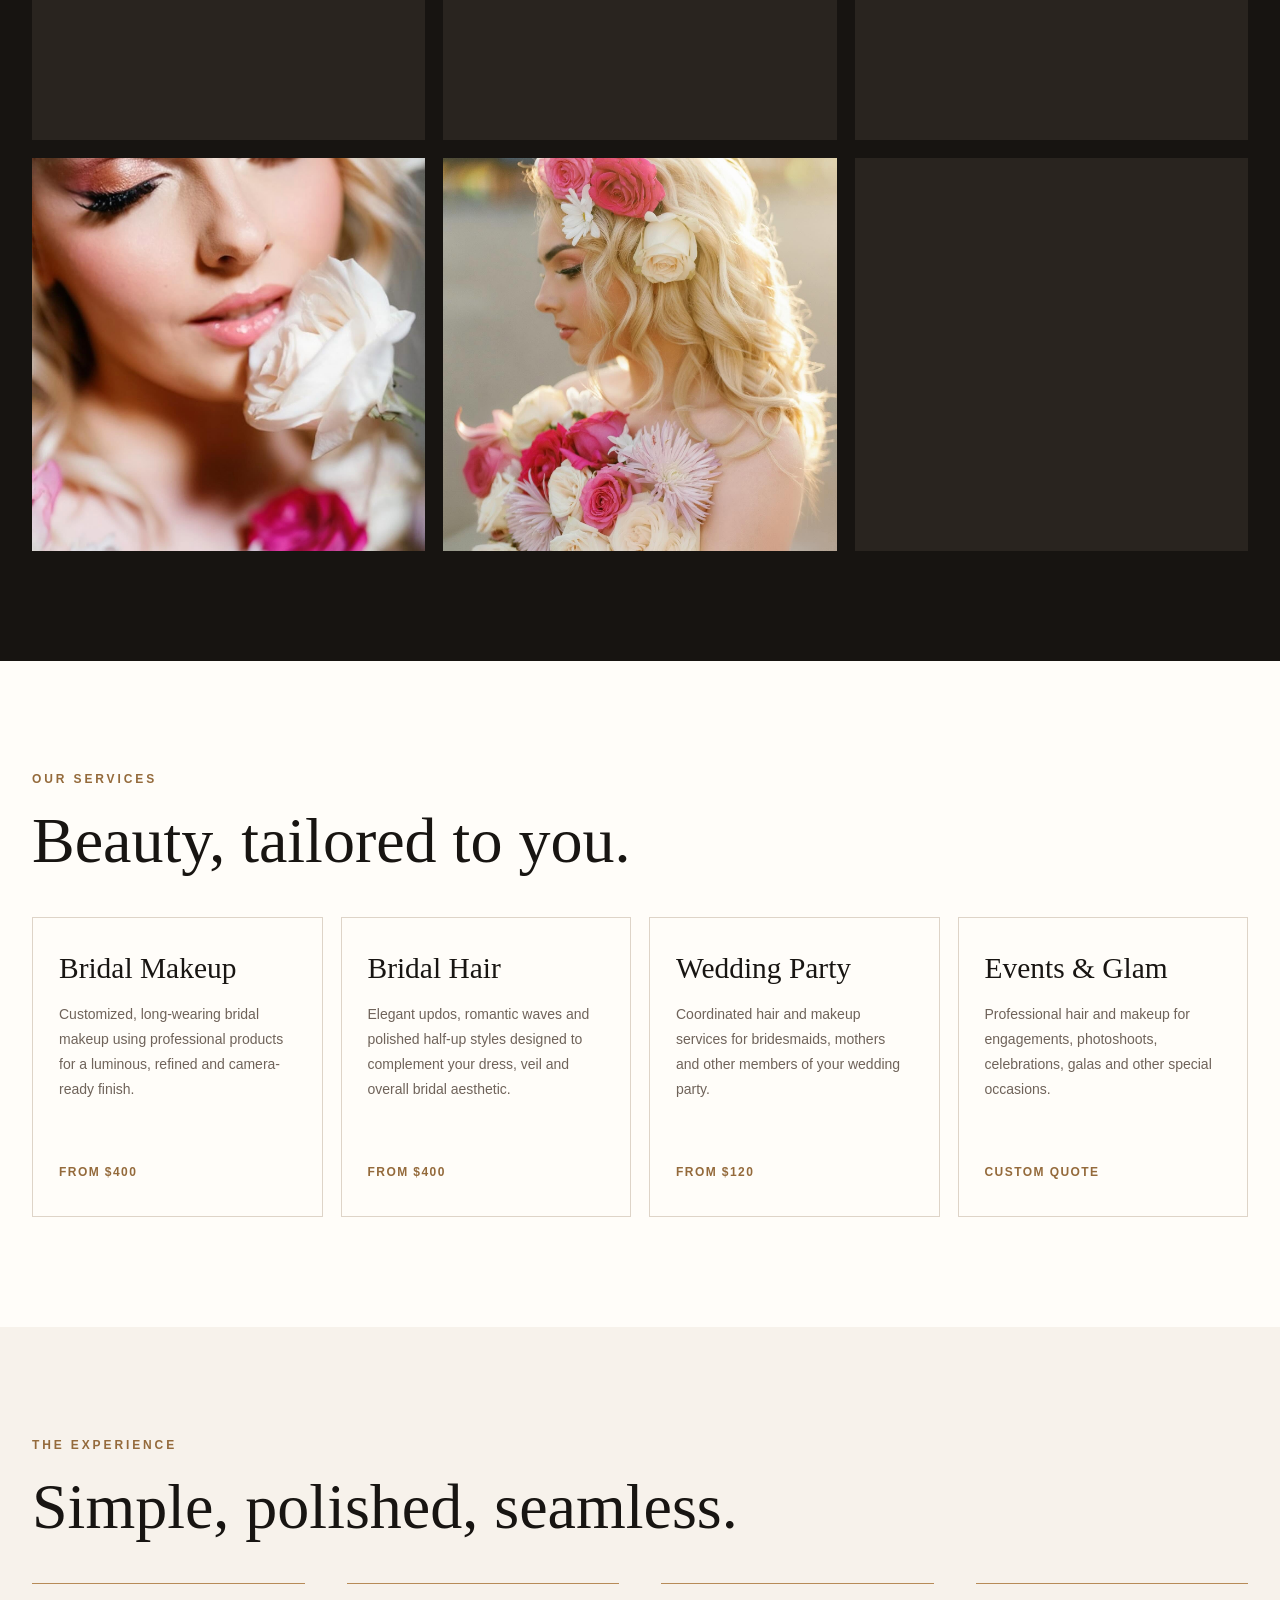
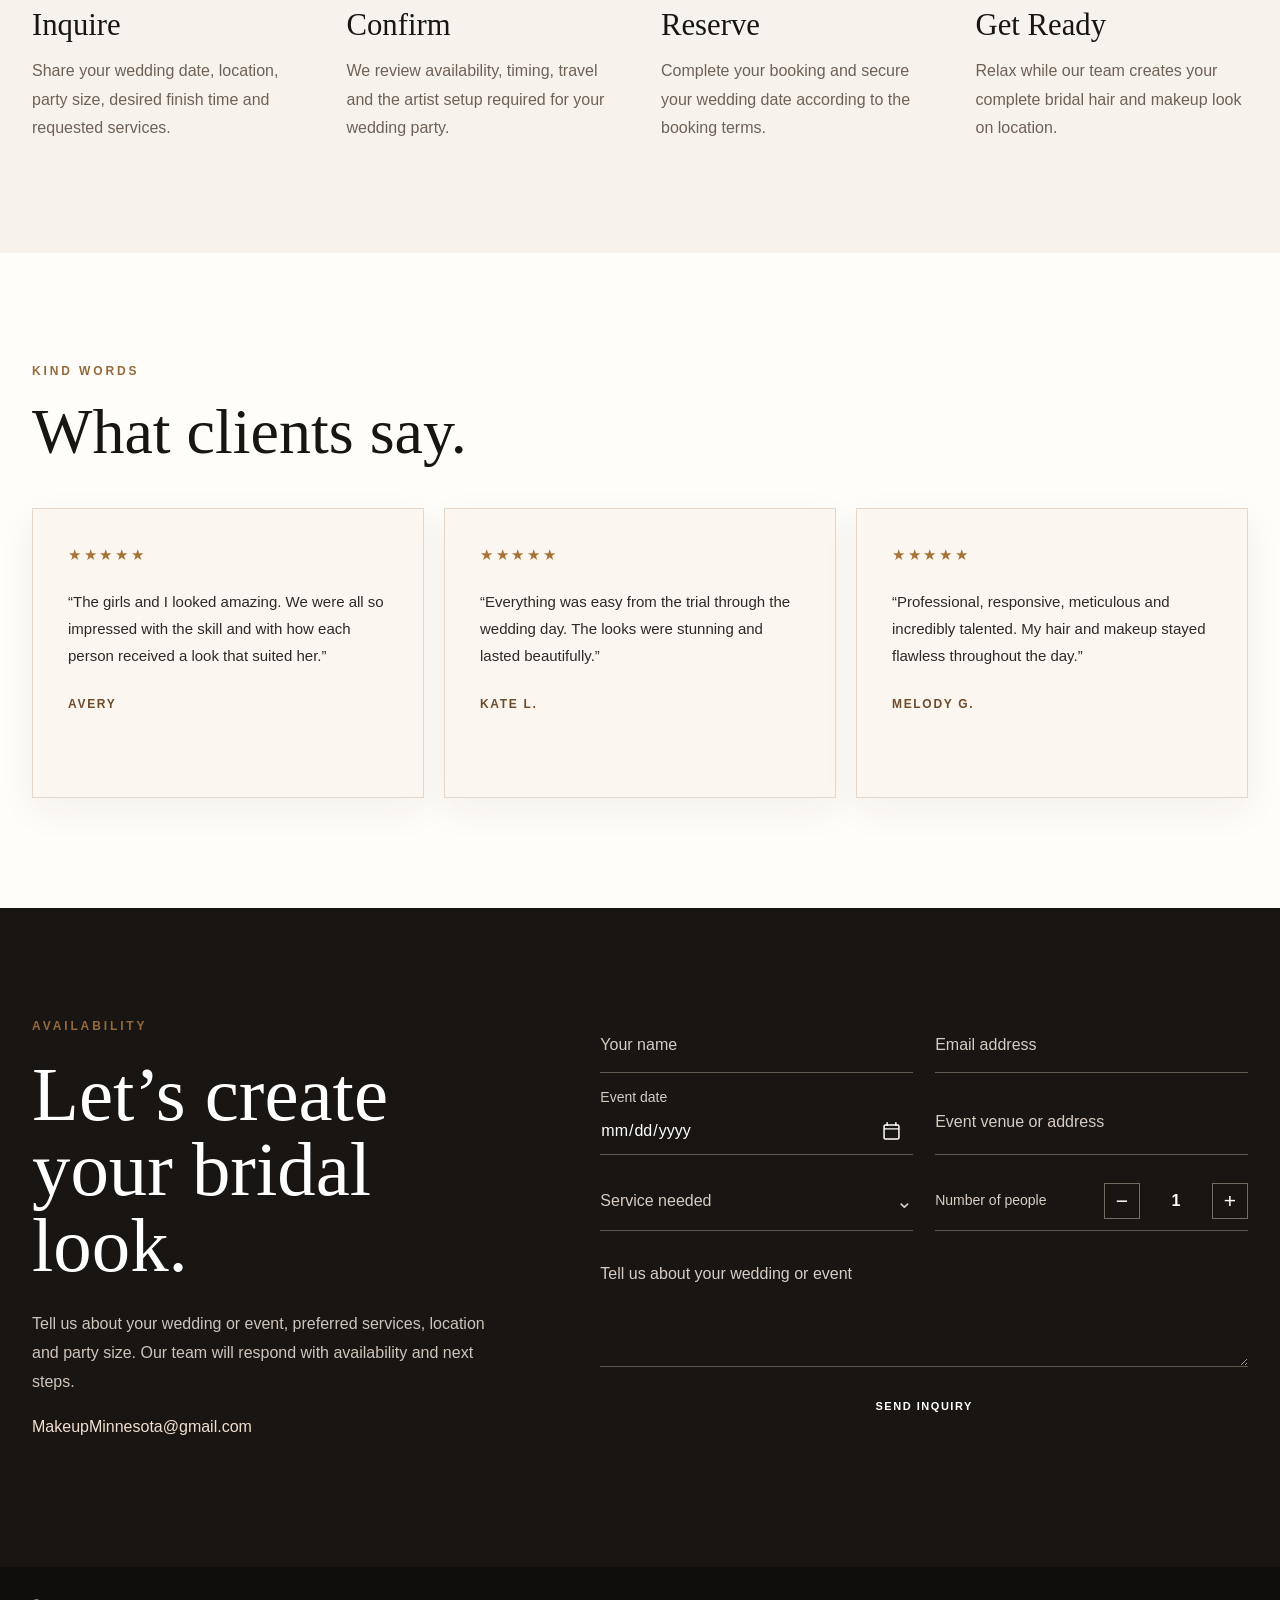
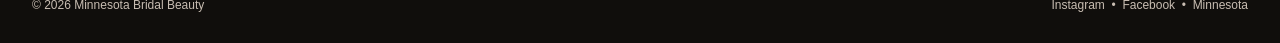
==== commit 7919e2c1: "Change price from $150 to $400 in index.html Updated pricing information for bridal services." ====
--- a/index.html
+++ b/index.html
@@ -705,7 +705,7 @@
             </p>
 
             <div class="price">
-              From $150
+              From $400
             </div>
 
           </article>
@@ -724,7 +724,7 @@
             </p>
 
             <div class="price">
-              From $150
+              From $400
             </div>
 
           </article>
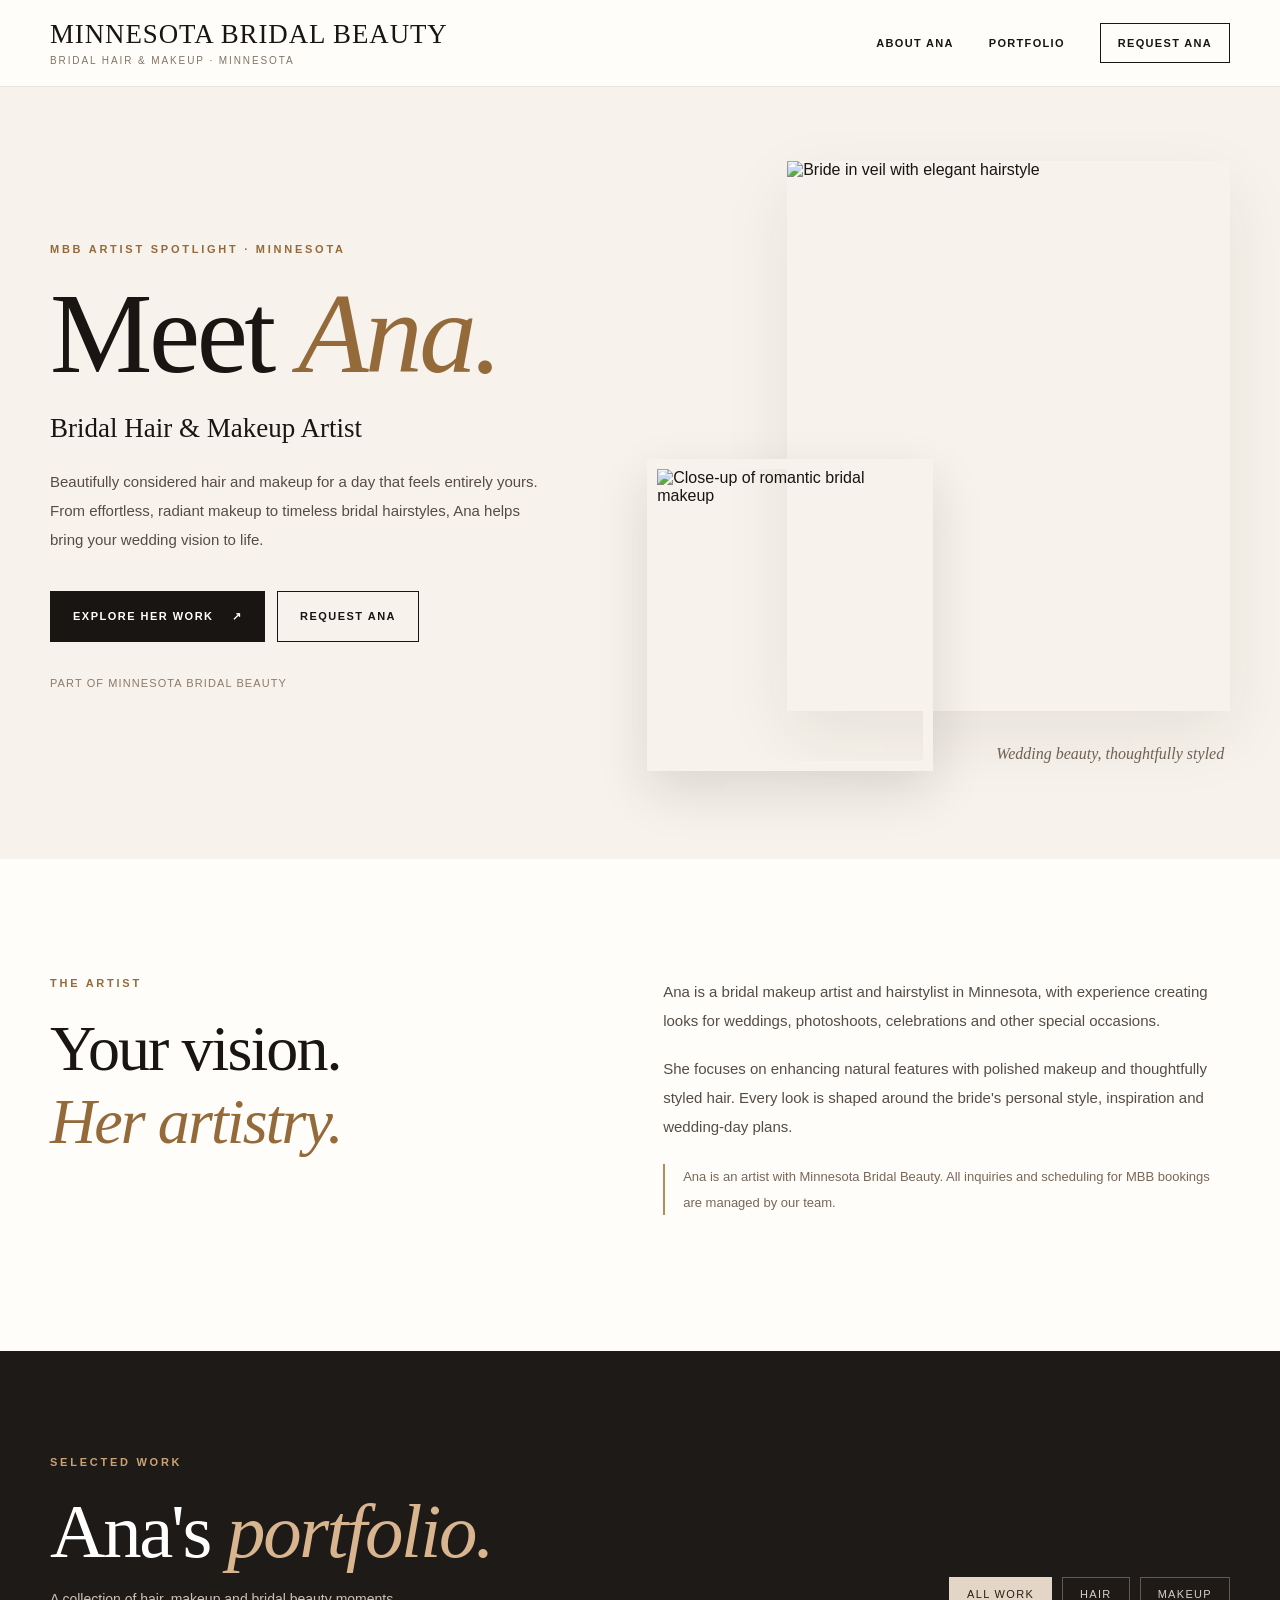
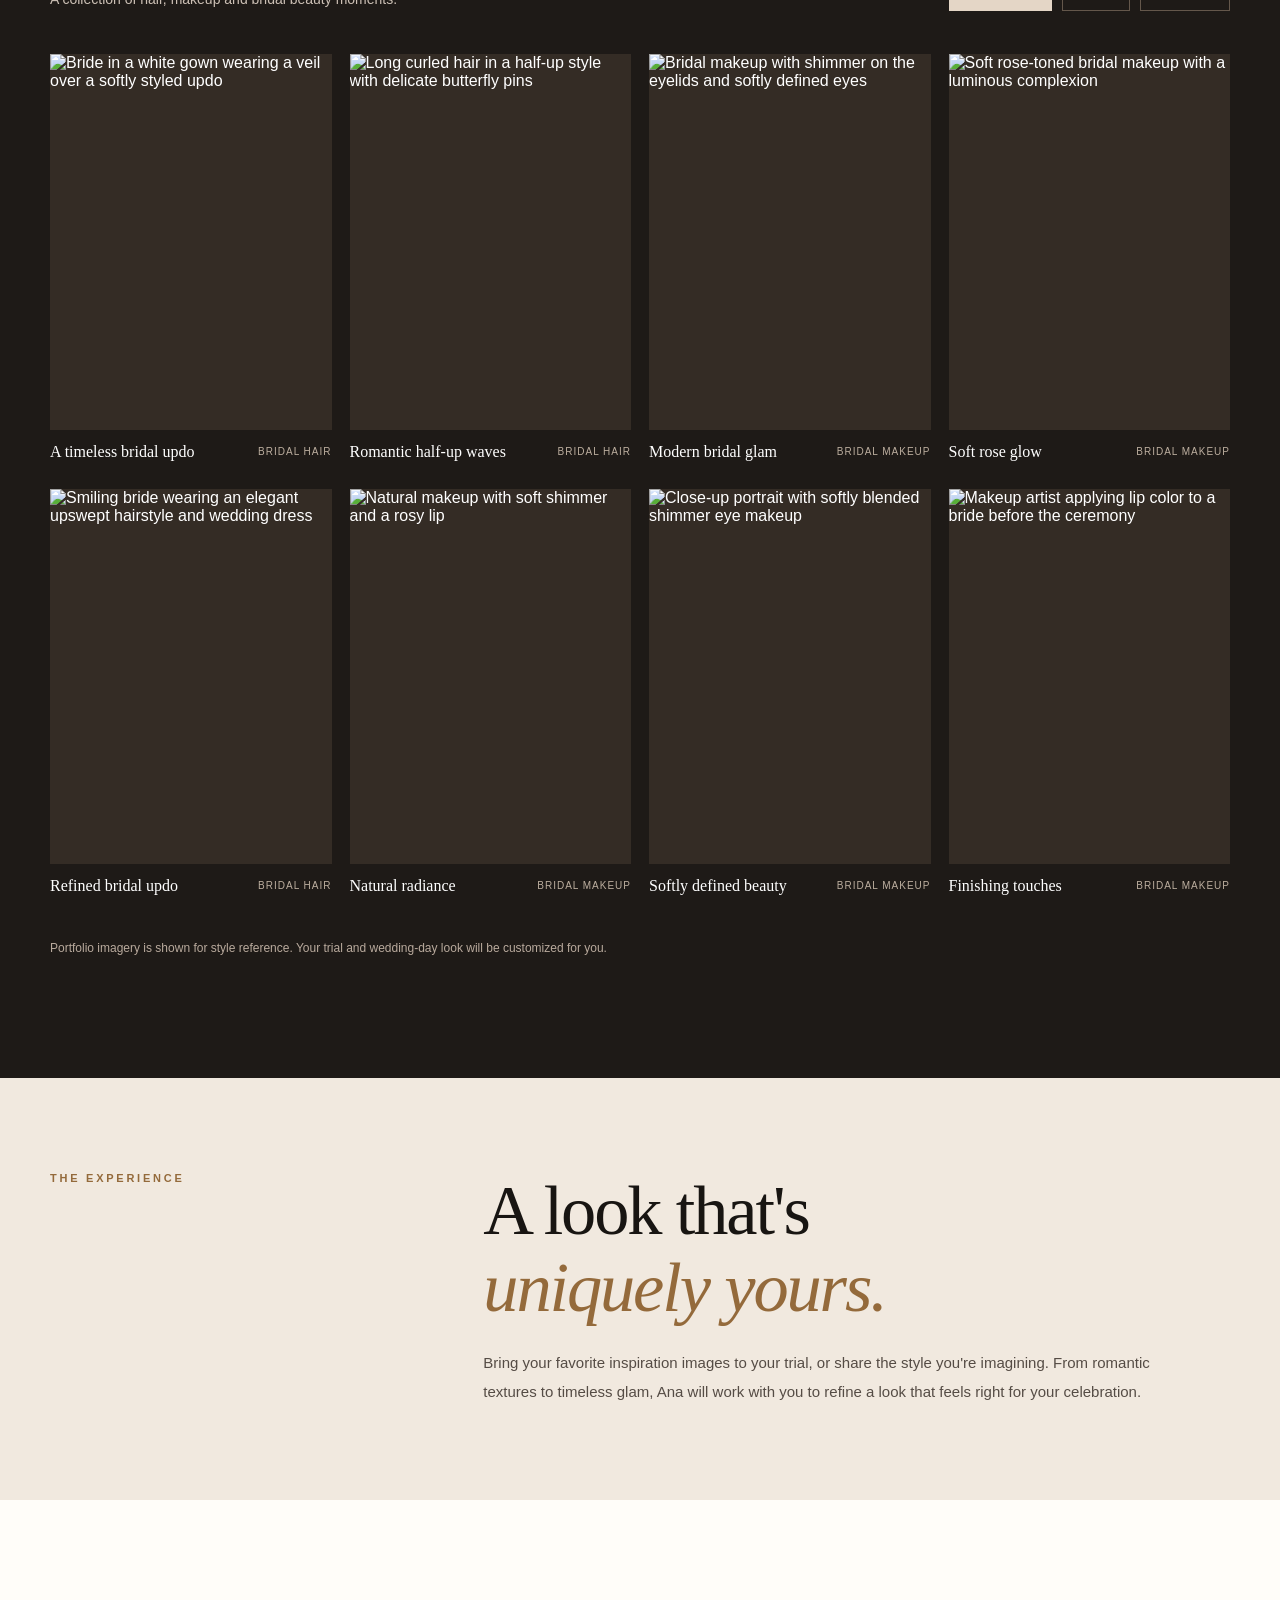
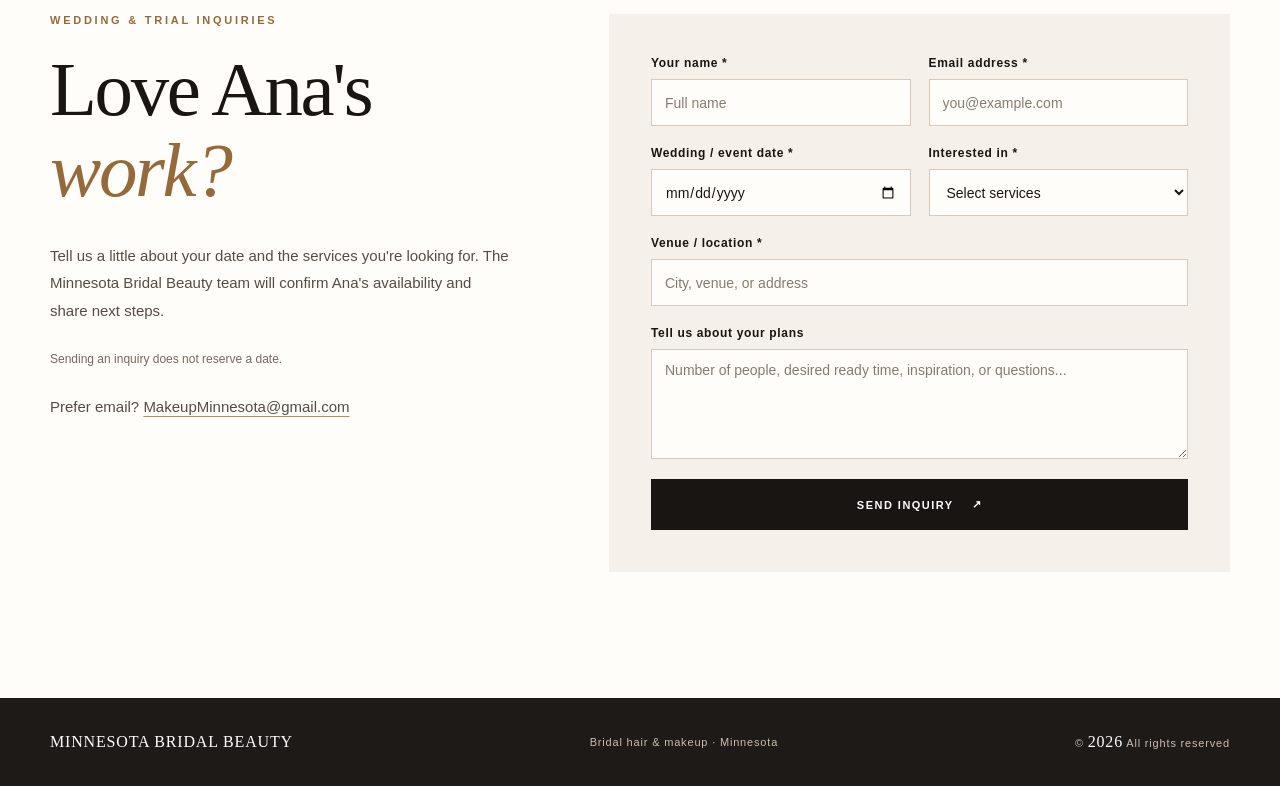
==== commit cb46dbb7: "Add files via upload" ====
--- a/index.html
+++ b/index.html
@@ -1,1425 +1,214 @@
-<!DOCTYPE html>
+<!doctype html>
 <html lang="en">
-
 <head>
-  <meta charset="UTF-8">
-
-  <meta
-    name="viewport"
-    content="width=device-width, initial-scale=1.0"
-  >
-
-  <!-- =====================================================
-       PRIMARY SEO
-       ===================================================== -->
-
-  <title>
-    Bridal Hair & Makeup Minneapolis & St. Paul | Minnesota Bridal Beauty
-  </title>
-
-  <meta
-    name="description"
-    content="Luxury on-location bridal hair and makeup in Minneapolis, St. Paul, Minnetonka and the Twin Cities. Professional wedding beauty services for brides, bridal parties and special events."
-  >
-
-  <link
-    rel="canonical"
-    href="https://mnbridal.com/"
-  >
-
-  <meta
-    name="robots"
-    content="index, follow, max-image-preview:large"
-  >
-
-  <meta
-    name="theme-color"
-    content="#181512"
-  >
-
-  <!-- =====================================================
-       STYLES
-       ===================================================== -->
-
-  <link
-    rel="stylesheet"
-    href="assets/css/styles.css"
-  >
-
-  <!-- =====================================================
-       OPEN GRAPH / FACEBOOK
-       ===================================================== -->
-
-  <meta
-    property="og:type"
-    content="website"
-  >
-
-  <meta
-    property="og:site_name"
-    content="Minnesota Bridal Beauty"
-  >
-
-  <meta
-    property="og:title"
-    content="Bridal Hair & Makeup in Minneapolis & St. Paul | Minnesota Bridal Beauty"
-  >
-
-  <meta
-    property="og:description"
-    content="Luxury on-location bridal hair and makeup for brides and wedding parties throughout Minneapolis, St. Paul, Minnetonka, the Twin Cities and Minnesota."
-  >
-
-  <meta
-    property="og:url"
-    content="https://mnbridal.com/"
-  >
-
-  <meta
-    property="og:image"
-    content="https://mnbridal.com/assets/images/hero/bridal-party-hero.jpg"
-  >
-
-  <meta
-    property="og:image:alt"
-    content="Minnesota Bridal Beauty bridal hair and makeup"
-  >
-
-  <!-- =====================================================
-       X / TWITTER
-       ===================================================== -->
-
-  <meta
-    name="twitter:card"
-    content="summary_large_image"
-  >
-
-  <meta
-    name="twitter:title"
-    content="Bridal Hair & Makeup in Minneapolis & St. Paul"
-  >
-
-  <meta
-    name="twitter:description"
-    content="Luxury on-location bridal hair and makeup throughout Minneapolis, St. Paul, the Twin Cities and Minnesota."
-  >
-
-  <meta
-    name="twitter:image"
-    content="https://mnbridal.com/assets/images/hero/bridal-party-hero.jpg"
-  >
-
-  <!-- =====================================================
-       ICONS / MANIFEST
-       ===================================================== -->
-
-  <link
-    rel="icon"
-    href="assets/icons/favicon.svg"
-    type="image/svg+xml"
-  >
-
-  <link
-    rel="manifest"
-    href="site.webmanifest"
-  >
-
-  <!-- =====================================================
-       STRUCTURED DATA
-       ===================================================== -->
-
-  <script type="application/ld+json">
-  {
-    "@context": "https://schema.org",
-    "@type": "BeautySalon",
-    "name": "Minnesota Bridal Beauty",
-    "description": "Professional on-location bridal hair and makeup services serving Minneapolis, St. Paul, Minnetonka, the Twin Cities and weddings throughout Minnesota.",
-    "url": "https://mnbridal.com/",
-    "email": "mailto:MakeupMinnesota@gmail.com",
-    "image": "https://mnbridal.com/assets/images/hero/bridal-party-hero.jpg",
-    "areaServed": [
-      {
-        "@type": "City",
-        "name": "Minneapolis"
-      },
-      {
-        "@type": "City",
-        "name": "Saint Paul"
-      },
-      {
-        "@type": "City",
-        "name": "Minnetonka"
-      },
-      {
-        "@type": "State",
-        "name": "Minnesota"
-      }
-    ],
-    "sameAs": [
-      "https://www.instagram.com/glambyirine/",
-      "https://www.facebook.com/irina.saryeva.73/reels/"
-    ],
-    "priceRange": "$$",
-    "knowsAbout": [
-      "Bridal makeup",
-      "Bridal hairstyling",
-      "Wedding hair",
-      "Wedding makeup",
-      "Wedding party makeup",
-      "Wedding party hairstyling",
-      "Special event makeup",
-      "Special event hairstyling"
-    ]
-  }
-  </script>
-
+  <meta charset="utf-8">
+  <meta name="viewport" content="width=device-width, initial-scale=1">
+  <meta name="theme-color" content="#f7f2eb">
+  <meta name="robots" content="noindex, nofollow, noarchive">
+  <title>Ana | Bridal Hair &amp; Makeup Artist | Minnesota Bridal Beauty</title>
+  <meta name="description" content="Explore selected bridal hair and makeup looks by Ana, a bridal beauty artist with Minnesota Bridal Beauty in Minnesota.">
+  <link rel="canonical" href="https://mnbridal.com/ana/">
+  <link rel="icon" href="../assets/icons/favicon.svg" type="image/svg+xml">
+  <link rel="stylesheet" href="styles.css">
+  <meta property="og:type" content="profile">
+  <meta property="og:site_name" content="Minnesota Bridal Beauty">
+  <meta property="og:title" content="Meet Ana | Minnesota Bridal Beauty">
+  <meta property="og:description" content="Discover bridal hair and makeup by Ana, a Minnesota Bridal Beauty artist.">
+  <meta property="og:url" content="https://mnbridal.com/ana/">
+  <meta property="og:image" content="https://mnbridal.com/ana/images/bridal-updo.jpg">
+  <meta name="twitter:card" content="summary_large_image">
 </head>
-
-
 <body>
-
-  <!-- Accessibility -->
-
-  <a
-    class="skip-link"
-    href="#main-content"
-  >
-    Skip to content
-  </a>
-
-
-  <!-- =====================================================
-       HEADER
-       ===================================================== -->
-
-  <header id="header">
-
-    <div class="container nav">
-
-      <a
-        class="brand"
-        href="/"
-        aria-label="Minnesota Bridal Beauty home"
-      >
-        Minnesota Bridal Beauty
-      </a>
-
-      <nav
-        class="navlinks"
-        aria-label="Main navigation"
-      >
-
-        <a href="#about">
-          About
-        </a>
-
-        <a href="#portfolio">
-          Portfolio
-        </a>
-
-        <a href="#services">
-          Services
-        </a>
-
-        <a href="#reviews">
-          Reviews
-        </a>
-
-        <a href="#contact">
-          Contact
-        </a>
-
+  <a class="skip-link" href="#main">Skip to content</a>
+  <!-- Intentional: no link to the main site, no team directory or artist count. -->
+  <header class="site-header">
+    <div class="container header-inner">
+      <div class="brand" aria-label="Minnesota Bridal Beauty">
+        <span class="brand-name">Minnesota Bridal Beauty</span>
+        <span class="brand-caption">Bridal hair &amp; makeup · Minnesota</span>
+      </div>
+      <nav class="main-nav" aria-label="Page navigation">
+        <a href="#about">About Ana</a>
+        <a href="#portfolio">Portfolio</a>
+        <a class="nav-cta" href="#inquire">Request Ana</a>
       </nav>
-
-      <a
-        class="book"
-        href="#contact"
-      >
-        Book Now
-      </a>
-
     </div>
-
   </header>
-
-
-  <main id="main-content">
-
-
-    <!-- =====================================================
-         HERO
-         ===================================================== -->
-
-    <section class="hero">
-
-      <div class="hero-copy">
-
+  <main id="main">
+    <section class="hero" aria-labelledby="hero-title">
+      <div class="container hero-grid">
+        <div class="hero-text">
+          <p class="eyebrow">MBB Artist Spotlight · Minnesota</p>
+          <h1 id="hero-title">Meet <em>Ana.</em></h1>
+          <p class="hero-role">Bridal Hair &amp; Makeup Artist</p>
+          <p class="hero-description">Beautifully considered hair and makeup for a day that feels entirely yours. From effortless, radiant makeup to timeless bridal hairstyles, Ana helps bring your wedding vision to life.</p>
+          <div class="hero-actions">
+            <a class="button button-dark" href="#portfolio">Explore her work <span aria-hidden="true">↗</span></a>
+            <a class="button button-line" href="#inquire">Request Ana</a>
+          </div>
+          <p class="hero-footnote">Part of Minnesota Bridal Beauty</p>
+        </div>
+        <div class="hero-images" aria-label="Selected bridal looks by Ana">
+          <div class="hero-image-main">
+            <img src="images/bridal-updo.jpg" alt="Bride in veil with elegant hairstyle" width="1000" height="1200" fetchpriority="high">
+          </div>
+          <div class="hero-image-small">
+            <img src="images/soft-rose-glam.jpg" alt="Close-up of romantic bridal makeup" width="1000" height="1200">
+          </div>
+          <span class="hero-corner-label">Wedding beauty, thoughtfully styled</span>
+        </div>
+      </div>
+    </section>
+
+    <section id="about" class="about-section" aria-labelledby="about-title">
+      <div class="container about-grid">
         <div>
-
-          <div class="eyebrow">
-            Luxury Bridal Beauty • Twin Cities • Minnesota
-          </div>
-
-          <h1>
-            Bridal Hair & Makeup in Minneapolis, St. Paul & Minnesota
-          </h1>
-
-          <p>
-            Elevated beauty for your most unforgettable day.
-            Our experienced team provides professional on-location
-            bridal hair and makeup designed to look refined,
-            photograph beautifully and last throughout your celebration.
-          </p>
-
-          <div class="cta-row">
-
-            <a
-              class="btn dark"
-              href="#contact"
-            >
-              Check Availability
-            </a>
-
-            <a
-              class="btn"
-              href="#portfolio"
-            >
-              View Our Work
-            </a>
-
-          </div>
-
-        </div>
-
-      </div>
-
-
-      <div class="hero-media">
-
-        <img
-          src="assets/images/hero/bridal-party-hero.jpg"
-          alt="Bride with her bridal party in Minnesota"
-          fetchpriority="high"
-          decoding="async"
-          width="1200"
-          height="1600"
-        >
-
-      </div>
-
-    </section>
-
-
-    <!-- =====================================================
-         ABOUT
-         ===================================================== -->
-
-    <section
-      id="about"
-      class="intro"
-    >
-
+          <p class="eyebrow">The Artist</p>
+          <h2 id="about-title">Your vision.<br><em>Her artistry.</em></h2>
+        </div>
+        <div class="about-text">
+          <p>Ana is a bridal makeup artist and hairstylist in Minnesota, with experience creating looks for weddings, photoshoots, celebrations and other special occasions.</p>
+          <p>She focuses on enhancing natural features with polished makeup and thoughtfully styled hair. Every look is shaped around the bride's personal style, inspiration and wedding-day plans.</p>
+          <p class="about-affiliation">Ana is an artist with Minnesota Bridal Beauty. All inquiries and scheduling for MBB bookings are managed by our team.</p>
+        </div>
+      </div>
+    </section>
+
+    <section id="portfolio" class="portfolio-section" aria-labelledby="portfolio-title">
       <div class="container">
-
-        <div class="eyebrow">
-          The Studio
-        </div>
-
-        <h2>
-          An experienced bridal beauty team with more than
-          15 years in the beauty industry.
-        </h2>
-
-        <p>
-          Minnesota Bridal Beauty specializes in sophisticated
-          bridal hair and makeup for weddings, events and special
-          occasions. Every look is personalized to complement your
-          features, personal style, skin tone and wedding aesthetic.
-          Our goal is polished, camera-ready beauty that feels
-          timeless both in person and in photographs.
-        </p>
-
-        <div class="stats">
-
-          <div class="stat">
-
-            <strong>
-              15+
-            </strong>
-
-            <span>
-              Years of experience
-            </span>
-
-          </div>
-
-          <div class="stat">
-
-            <strong>
-              On-location
-            </strong>
-
-            <span>
-              Twin Cities & Minnesota
-            </span>
-
-          </div>
-
-          <div class="stat">
-
-            <strong>
-              Bridal focused
-            </strong>
-
-            <span>
-              Hair & makeup
-            </span>
-
-          </div>
-
-        </div>
-
-      </div>
-
-    </section>
-
-
-    <!-- =====================================================
-         LOCAL SEO / SERVICE AREA
-         ===================================================== -->
-
-    <section
-      class="intro service-area"
-      aria-labelledby="service-area-heading"
-    >
-
-      <div class="container">
-
-        <div class="eyebrow">
-          Serving the Twin Cities
-        </div>
-
-        <h2 id="service-area-heading">
-          On-location bridal beauty throughout
-          Minneapolis, St. Paul & Minnesota.
-        </h2>
-
-        <p>
-          We provide professional bridal hair and makeup services
-          throughout Minneapolis, St. Paul, Minnetonka and surrounding
-          Twin Cities communities. Travel is also available for weddings
-          and special events throughout Minnesota.
-        </p>
-
-      </div>
-
-    </section>
-
-
-    <!-- =====================================================
-         PORTFOLIO
-         ===================================================== -->
-
-    <section
-      id="portfolio"
-      class="portfolio"
-    >
-
-      <div class="container">
-
-        <div class="section-head">
-
+        <div class="portfolio-header">
           <div>
-
-            <div class="eyebrow">
-              Selected Work
+            <p class="eyebrow">Selected Work</p>
+            <h2 id="portfolio-title">Ana's <em>portfolio.</em></h2>
+            <p class="portfolio-subtitle">A collection of hair, makeup and bridal beauty moments.</p>
+          </div>
+          <div class="filters" role="group" aria-label="Filter portfolio images">
+            <button type="button" class="filter is-active" data-filter="all" aria-pressed="true">All work</button>
+            <button type="button" class="filter" data-filter="hair" aria-pressed="false">Hair</button>
+            <button type="button" class="filter" data-filter="makeup" aria-pressed="false">Makeup</button>
+          </div>
+        </div>
+        <div class="gallery" id="gallery">
+        <figure class="work-card" data-category="hair">
+          <button class="work-open" type="button" aria-label="Enlarge A timeless bridal updo" data-full="images/bridal-updo.jpg">
+            <img src="images/bridal-updo.jpg" alt="Bride in a white gown wearing a veil over a softly styled updo" loading="lazy" decoding="async" width="1000" height="1200">
+            <span class="zoom-indicator" aria-hidden="true">View photo <span>↗</span></span>
+          </button>
+          <figcaption><span>A timeless bridal updo</span><small>Bridal hair</small></figcaption>
+        </figure>
+        <figure class="work-card" data-category="hair">
+          <button class="work-open" type="button" aria-label="Enlarge Romantic half-up waves" data-full="https://makeupsalonanna.com/images/portfolio7.jpg">
+            <img src="https://makeupsalonanna.com/images/portfolio7.jpg" alt="Long curled hair in a half-up style with delicate butterfly pins" loading="lazy" decoding="async" width="1000" height="1200">
+            <span class="zoom-indicator" aria-hidden="true">View photo <span>↗</span></span>
+          </button>
+          <figcaption><span>Romantic half-up waves</span><small>Bridal hair</small></figcaption>
+        </figure>
+        <figure class="work-card" data-category="makeup">
+          <button class="work-open" type="button" aria-label="Enlarge Modern bridal glam" data-full="https://makeupsalonanna.com/images/portfolio3.jpg">
+            <img src="https://makeupsalonanna.com/images/portfolio3.jpg" alt="Bridal makeup with shimmer on the eyelids and softly defined eyes" loading="lazy" decoding="async" width="1000" height="1200">
+            <span class="zoom-indicator" aria-hidden="true">View photo <span>↗</span></span>
+          </button>
+          <figcaption><span>Modern bridal glam</span><small>Bridal makeup</small></figcaption>
+        </figure>
+        <figure class="work-card" data-category="makeup">
+          <button class="work-open" type="button" aria-label="Enlarge Soft rose glow" data-full="images/soft-rose-glam.jpg">
+            <img src="images/soft-rose-glam.jpg" alt="Soft rose-toned bridal makeup with a luminous complexion" loading="lazy" decoding="async" width="1000" height="1200">
+            <span class="zoom-indicator" aria-hidden="true">View photo <span>↗</span></span>
+          </button>
+          <figcaption><span>Soft rose glow</span><small>Bridal makeup</small></figcaption>
+        </figure>
+        <figure class="work-card" data-category="hair">
+          <button class="work-open" type="button" aria-label="Enlarge Refined bridal updo" data-full="https://makeupsalonanna.com/images/portfolio8.jpg">
+            <img src="https://makeupsalonanna.com/images/portfolio8.jpg" alt="Smiling bride wearing an elegant upswept hairstyle and wedding dress" loading="lazy" decoding="async" width="1000" height="1200">
+            <span class="zoom-indicator" aria-hidden="true">View photo <span>↗</span></span>
+          </button>
+          <figcaption><span>Refined bridal updo</span><small>Bridal hair</small></figcaption>
+        </figure>
+        <figure class="work-card" data-category="makeup">
+          <button class="work-open" type="button" aria-label="Enlarge Natural radiance" data-full="https://makeupsalonanna.com/images/portfolio6.jpg">
+            <img src="https://makeupsalonanna.com/images/portfolio6.jpg" alt="Natural makeup with soft shimmer and a rosy lip" loading="lazy" decoding="async" width="1000" height="1200">
+            <span class="zoom-indicator" aria-hidden="true">View photo <span>↗</span></span>
+          </button>
+          <figcaption><span>Natural radiance</span><small>Bridal makeup</small></figcaption>
+        </figure>
+        <figure class="work-card" data-category="makeup">
+          <button class="work-open" type="button" aria-label="Enlarge Softly defined beauty" data-full="https://makeupsalonanna.com/images/portfolio9.jpg">
+            <img src="https://makeupsalonanna.com/images/portfolio9.jpg" alt="Close-up portrait with softly blended shimmer eye makeup" loading="lazy" decoding="async" width="1000" height="1200">
+            <span class="zoom-indicator" aria-hidden="true">View photo <span>↗</span></span>
+          </button>
+          <figcaption><span>Softly defined beauty</span><small>Bridal makeup</small></figcaption>
+        </figure>
+        <figure class="work-card" data-category="makeup">
+          <button class="work-open" type="button" aria-label="Enlarge Finishing touches" data-full="https://makeupsalonanna.com/images/portfolio5.jpg">
+            <img src="https://makeupsalonanna.com/images/portfolio5.jpg" alt="Makeup artist applying lip color to a bride before the ceremony" loading="lazy" decoding="async" width="1000" height="1200">
+            <span class="zoom-indicator" aria-hidden="true">View photo <span>↗</span></span>
+          </button>
+          <figcaption><span>Finishing touches</span><small>Bridal makeup</small></figcaption>
+        </figure>
+        </div>
+        <p class="gallery-disclaimer">Portfolio imagery is shown for style reference. Your trial and wedding-day look will be customized for you.</p>
+      </div>
+    </section>
+
+    <section class="approach-section" aria-labelledby="approach-title">
+      <div class="container approach-grid">
+        <p class="eyebrow">The experience</p>
+        <div>
+          <h2 id="approach-title">A look that's<br><em>uniquely yours.</em></h2>
+          <p>Bring your favorite inspiration images to your trial, or share the style you're imagining. From romantic textures to timeless glam, Ana will work with you to refine a look that feels right for your celebration.</p>
+        </div>
+      </div>
+    </section>
+
+    <section id="inquire" class="inquiry-section" aria-labelledby="inquiry-title">
+      <div class="container inquiry-grid">
+        <div class="inquiry-copy">
+          <p class="eyebrow">Wedding &amp; Trial Inquiries</p>
+          <h2 id="inquiry-title">Love Ana's <em>work?</em></h2>
+          <p>Tell us a little about your date and the services you're looking for. The Minnesota Bridal Beauty team will confirm Ana's availability and share next steps.</p>
+          <p class="availability-note">Sending an inquiry does not reserve a date.</p>
+          <p class="inquiry-email">Prefer email? <a href="mailto:MakeupMinnesota@gmail.com?subject=Request%20Ana%20%E2%80%93%20Minnesota%20Bridal%20Beauty">MakeupMinnesota@gmail.com</a></p>
+        </div>
+        <div class="form-wrap">
+          <form id="anaInquiry" action="https://formsubmit.co/ajax/MakeupMinnesota@gmail.com" method="POST">
+            <input type="text" name="_honey" tabindex="-1" autocomplete="off" class="honey" aria-hidden="true">
+            <input type="hidden" name="_captcha" value="false">
+            <input type="hidden" name="_template" value="table">
+            <input type="hidden" name="_subject" value="New Inquiry for Ana - Minnesota Bridal Beauty">
+            <input type="hidden" name="artist_requested" value="Ana Lev">
+            <input type="hidden" name="inquiry_source" value="https://mnbridal.com/ana/">
+
+            <div class="field-row">
+              <div class="field"><label for="clientName">Your name <span aria-hidden="true">*</span></label><input id="clientName" name="name" type="text" placeholder="Full name" autocomplete="name" required></div>
+              <div class="field"><label for="clientEmail">Email address <span aria-hidden="true">*</span></label><input id="clientEmail" name="email" type="email" placeholder="you@example.com" autocomplete="email" required></div>
             </div>
-
-            <h2>
-              The Portfolio
-            </h2>
-
-          </div>
-
-          <p>
-            A curated collection of bridal makeup,
-            romantic hairstyling, soft glamour and
-            polished wedding-day beauty.
-          </p>
-
-        </div>
-
-
-        <div class="masonry">
-
-          <figure class="portfolio-item">
-
-            <button
-              class="portfolio-open"
-              type="button"
-              aria-label="Open bridal makeup portfolio image"
-              data-full="assets/images/portfolio/portfolio-01.jpg"
-            >
-
-              <img
-                src="assets/images/portfolio/portfolio-01.jpg"
-                alt="Professional bridal makeup by Minnesota Bridal Beauty"
-                loading="lazy"
-                decoding="async"
-                width="1200"
-                height="1200"
-              >
-
-            </button>
-
-          </figure>
-
-
-          <figure class="portfolio-item">
-
-            <button
-              class="portfolio-open"
-              type="button"
-              aria-label="Open bridal hairstyle portfolio image"
-              data-full="assets/images/portfolio/portfolio-02.jpg"
-            >
-
-              <img
-                src="assets/images/portfolio/portfolio-02.jpg"
-                alt="Professional bridal hairstyle by Minnesota Bridal Beauty"
-                loading="lazy"
-                decoding="async"
-                width="1200"
-                height="1200"
-              >
-
-            </button>
-
-          </figure>
-
-
-          <figure class="portfolio-item">
-
-            <button
-              class="portfolio-open"
-              type="button"
-              aria-label="Open wedding beauty portfolio image"
-              data-full="assets/images/portfolio/portfolio-03.jpg"
-            >
-
-              <img
-                src="assets/images/portfolio/portfolio-03.jpg"
-                alt="Wedding hair and makeup by Minnesota Bridal Beauty"
-                loading="lazy"
-                decoding="async"
-                width="1200"
-                height="1200"
-              >
-
-            </button>
-
-          </figure>
-
-
-          <figure class="portfolio-item">
-
-            <button
-              class="portfolio-open"
-              type="button"
-              aria-label="Open bridal beauty portfolio image"
-              data-full="assets/images/portfolio/portfolio-04.jpg"
-            >
-
-              <img
-                src="assets/images/portfolio/portfolio-04.jpg"
-                alt="Bridal beauty look created for a Minnesota wedding"
-                loading="lazy"
-                decoding="async"
-                width="1200"
-                height="1200"
-              >
-
-            </button>
-
-          </figure>
-
-
-          <figure class="portfolio-item">
-
-            <button
-              class="portfolio-open"
-              type="button"
-              aria-label="Open bridal makeup portfolio image"
-              data-full="assets/images/portfolio/portfolio-05.jpg"
-            >
-
-              <img
-                src="assets/images/portfolio/portfolio-05.jpg"
-                alt="Elegant bridal makeup for a Twin Cities wedding"
-                loading="lazy"
-                decoding="async"
-                width="1200"
-                height="1200"
-              >
-
-            </button>
-
-          </figure>
-
-
-          <figure class="portfolio-item">
-
-            <button
-              class="portfolio-open"
-              type="button"
-              aria-label="Open bridal hair portfolio image"
-              data-full="assets/images/portfolio/portfolio-06.jpg"
-            >
-
-              <img
-                src="assets/images/portfolio/portfolio-06.jpg"
-                alt="Elegant bridal hairstyling for a Minnesota bride"
-                loading="lazy"
-                decoding="async"
-                width="1200"
-                height="1200"
-              >
-
-            </button>
-
-          </figure>
-
-
-          <figure class="portfolio-item">
-
-            <button
-              class="portfolio-open"
-              type="button"
-              aria-label="Open wedding makeup portfolio image"
-              data-full="assets/images/portfolio/portfolio-07.jpg"
-            >
-
-              <img
-                src="assets/images/portfolio/portfolio-07.jpg"
-                alt="Professional wedding makeup in the Twin Cities"
-                loading="lazy"
-                decoding="async"
-                width="1200"
-                height="1200"
-              >
-
-            </button>
-
-          </figure>
-
-
-          <figure class="portfolio-item">
-
-            <button
-              class="portfolio-open"
-              type="button"
-              aria-label="Open wedding hairstyle portfolio image"
-              data-full="assets/images/portfolio/portfolio-08.jpg"
-            >
-
-              <img
-                src="assets/images/portfolio/portfolio-08.jpg"
-                alt="Professional wedding hairstyling in Minnesota"
-                loading="lazy"
-                decoding="async"
-                width="1200"
-                height="1200"
-              >
-
-            </button>
-
-          </figure>
-
-
-          <figure class="portfolio-item">
-
-            <button
-              class="portfolio-open"
-              type="button"
-              aria-label="Open bridal hair and makeup portfolio image"
-              data-full="assets/images/portfolio/portfolio-09.jpg"
-            >
-
-              <img
-                src="assets/images/portfolio/portfolio-09.jpg"
-                alt="Bridal hair and makeup by Minnesota Bridal Beauty"
-                loading="lazy"
-                decoding="async"
-                width="1200"
-                height="1200"
-              >
-
-            </button>
-
-          </figure>
-
-        </div>
-
-      </div>
-
-    </section>
-
-
-    <!-- =====================================================
-         SERVICES
-         ===================================================== -->
-
-    <section id="services">
-
-      <div class="container">
-
-        <div class="section-head">
-
-          <div>
-
-            <div class="eyebrow">
-              Our Services
+            <div class="field-row">
+              <div class="field"><label for="eventDate">Wedding / event date <span aria-hidden="true">*</span></label><input id="eventDate" name="event_date" type="date" required></div>
+              <div class="field"><label for="service">Interested in <span aria-hidden="true">*</span></label><select id="service" name="service" required><option value="" selected disabled>Select services</option><option>Hair &amp; makeup</option><option>Hair only</option><option>Makeup only</option><option>Trial appointment</option><option>Other event</option></select></div>
             </div>
-
-            <h2>
-              Beauty, tailored to you.
-            </h2>
-
-          </div>
-
-        </div>
-
-
-        <div class="services-grid">
-
-          <article class="card">
-
-            <h3>
-              Bridal Makeup
-            </h3>
-
-            <p>
-              Customized, long-wearing bridal makeup
-              using professional products for a luminous,
-              refined and camera-ready finish.
-            </p>
-
-            <div class="price">
-              From $400
-            </div>
-
-          </article>
-
-
-          <article class="card">
-
-            <h3>
-              Bridal Hair
-            </h3>
-
-            <p>
-              Elegant updos, romantic waves and polished
-              half-up styles designed to complement your
-              dress, veil and overall bridal aesthetic.
-            </p>
-
-            <div class="price">
-              From $400
-            </div>
-
-          </article>
-
-
-          <article class="card">
-
-            <h3>
-              Wedding Party
-            </h3>
-
-            <p>
-              Coordinated hair and makeup services for
-              bridesmaids, mothers and other members
-              of your wedding party.
-            </p>
-
-            <div class="price">
-              From $120
-            </div>
-
-          </article>
-
-
-          <article class="card">
-
-            <h3>
-              Events & Glam
-            </h3>
-
-            <p>
-              Professional hair and makeup for engagements,
-              photoshoots, celebrations, galas and other
-              special occasions.
-            </p>
-
-            <div class="price">
-              Custom quote
-            </div>
-
-          </article>
-
-        </div>
-
-      </div>
-
-    </section>
-
-
-    <!-- =====================================================
-         PROCESS
-         ===================================================== -->
-
-    <section class="process">
-
-      <div class="container">
-
-        <div class="section-head">
-
-          <div>
-
-            <div class="eyebrow">
-              The Experience
-            </div>
-
-            <h2>
-              Simple, polished, seamless.
-            </h2>
-
-          </div>
-
-        </div>
-
-
-        <div class="process-grid">
-
-          <div class="step">
-
-            <h3>
-              Inquire
-            </h3>
-
-            <p>
-              Share your wedding date, location,
-              party size, desired finish time
-              and requested services.
-            </p>
-
-          </div>
-
-
-          <div class="step">
-
-            <h3>
-              Confirm
-            </h3>
-
-            <p>
-              We review availability, timing,
-              travel and the artist setup required
-              for your wedding party.
-            </p>
-
-          </div>
-
-
-          <div class="step">
-
-            <h3>
-              Reserve
-            </h3>
-
-            <p>
-              Complete your booking and secure
-              your wedding date according to
-              the booking terms.
-            </p>
-
-          </div>
-
-
-          <div class="step">
-
-            <h3>
-              Get Ready
-            </h3>
-
-            <p>
-              Relax while our team creates your
-              complete bridal hair and makeup
-              look on location.
-            </p>
-
-          </div>
-
-        </div>
-
-      </div>
-
-    </section>
-
-
-    <!-- =====================================================
-         REVIEWS
-         ===================================================== -->
-
-    <section id="reviews">
-
-      <div class="container">
-
-        <div class="section-head">
-
-          <div>
-
-            <div class="eyebrow">
-              Kind Words
-            </div>
-
-            <h2>
-              What clients say.
-            </h2>
-
-          </div>
-
-        </div>
-
-
-        <div class="reviews-grid">
-
-          <div class="review">
-
-            <div class="stars">
-              ★★★★★
-            </div>
-
-            <p>
-              “The girls and I looked amazing.
-              We were all so impressed with the skill
-              and with how each person received a look
-              that suited her.”
-            </p>
-
-            <strong>
-              Avery
-            </strong>
-
-          </div>
-
-
-          <div class="review">
-
-            <div class="stars">
-              ★★★★★
-            </div>
-
-            <p>
-              “Everything was easy from the trial
-              through the wedding day. The looks
-              were stunning and lasted beautifully.”
-            </p>
-
-            <strong>
-              Kate L.
-            </strong>
-
-          </div>
-
-
-          <div class="review">
-
-            <div class="stars">
-              ★★★★★
-            </div>
-
-            <p>
-              “Professional, responsive, meticulous
-              and incredibly talented. My hair and
-              makeup stayed flawless throughout
-              the day.”
-            </p>
-
-            <strong>
-              Melody G.
-            </strong>
-
-          </div>
-
-        </div>
-
-      </div>
-
-    </section>
-
-
-    <!-- =====================================================
-         CONTACT
-         ===================================================== -->
-
-    <section
-      id="contact"
-      class="contact"
-    >
-
-      <div class="container contact-wrap">
-
-        <div>
-
-          <div class="eyebrow">
-            Availability
-          </div>
-
-          <h2>
-            Let’s create your bridal look.
-          </h2>
-
-          <p>
-            Tell us about your wedding or event,
-            preferred services, location and party size.
-            Our team will respond with availability
-            and next steps.
-          </p>
-
-          <p>
-
-            <a
-              href="mailto:MakeupMinnesota@gmail.com"
-            >
-              MakeupMinnesota@gmail.com
-            </a>
-
-          </p>
-
-        </div>
-
-
-        <div>
-
-          <form
-            id="inquiryForm"
-            action="https://formsubmit.co/ajax/MakeupMinnesota@gmail.com"
-            method="POST"
-          >
-
-            <!-- Spam protection -->
-
-            <input
-              type="text"
-              name="_honey"
-              style="display:none"
-              tabindex="-1"
-              autocomplete="off"
-            >
-
-            <input
-              type="hidden"
-              name="_captcha"
-              value="false"
-            >
-
-            <input
-              type="hidden"
-              name="_subject"
-              value="New Booking Request - Minnesota Bridal Beauty"
-            >
-
-            <input
-              type="hidden"
-              name="_template"
-              value="table"
-            >
-
-
-            <!-- Name -->
-
-            <label
-              class="sr-only"
-              for="name"
-            >
-              Your name
-            </label>
-
-            <input
-              id="name"
-              required
-              name="name"
-              autocomplete="name"
-              placeholder="Your name"
-            >
-
-
-            <!-- Email -->
-
-            <label
-              class="sr-only"
-              for="email"
-            >
-              Email address
-            </label>
-
-            <input
-              id="email"
-              required
-              type="email"
-              name="email"
-              autocomplete="email"
-              placeholder="Email address"
-            >
-
-
-            <!-- Date -->
-
-            <div class="date-field">
-
-              <label
-                class="date-field-label"
-                for="eventDate"
-              >
-                Event date
-              </label>
-
-              <div class="date-input-wrap">
-
-                <input
-                  id="eventDate"
-                  name="event_date"
-                  type="date"
-                  required
-                  aria-label="Event date"
-                >
-
-                <button
-                  class="date-picker-button"
-                  id="openDatePicker"
-                  type="button"
-                  aria-label="Open event date calendar"
-                >
-
-                  <svg
-                    viewBox="0 0 24 24"
-                    aria-hidden="true"
-                  >
-                    <path
-                      d="M7 2v3M17 2v3M3.5 9h17M5 4.5h14a1.5 1.5 0 0 1 1.5 1.5v13A1.5 1.5 0 0 1 19 20.5H5A1.5 1.5 0 0 1 3.5 19V6A1.5 1.5 0 0 1 5 4.5Z"
-                    />
-                  </svg>
-
-                </button>
-
-              </div>
-
-            </div>
-
-
-            <!-- Location -->
-
-            <label
-              class="sr-only"
-              for="eventLocation"
-            >
-              Event venue or address
-            </label>
-
-            <input
-              id="eventLocation"
-              name="event_location"
-              autocomplete="street-address"
-              placeholder="Event venue or address"
-              required
-            >
-
-
-            <!-- Services -->
-
-            <div
-              class="custom-select"
-              id="serviceSelect"
-            >
-
-              <button
-                type="button"
-                class="custom-select-trigger"
-                aria-haspopup="listbox"
-                aria-expanded="false"
-              >
-
-                <span id="serviceLabel">
-                  Service needed
-                </span>
-
-                <span
-                  class="custom-select-arrow"
-                  aria-hidden="true"
-                >
-                  ⌄
-                </span>
-
-              </button>
-
-
-              <div
-                class="custom-select-menu"
-                role="listbox"
-                aria-label="Service needed"
-              >
-
-                <button
-                  type="button"
-                  class="custom-select-option"
-                  data-value="Bridal hair & makeup"
-                >
-                  Bridal hair & makeup
-                </button>
-
-                <button
-                  type="button"
-                  class="custom-select-option"
-                  data-value="Makeup only"
-                >
-                  Makeup only
-                </button>
-
-                <button
-                  type="button"
-                  class="custom-select-option"
-                  data-value="Hair only"
-                >
-                  Hair only
-                </button>
-
-                <button
-                  type="button"
-                  class="custom-select-option"
-                  data-value="Wedding party"
-                >
-                  Wedding party
-                </button>
-
-                <button
-                  type="button"
-                  class="custom-select-option"
-                  data-value="Special event"
-                >
-                  Special event
-                </button>
-
-              </div>
-
-
-              <input
-                type="hidden"
-                id="serviceValue"
-                name="service"
-                required
-              >
-
-            </div>
-
-
-            <!-- Number of people -->
-
-            <div class="people-control">
-
-              <span class="people-label">
-                Number of people
-              </span>
-
-              <div
-                class="stepper"
-                aria-label="Number of people"
-              >
-
-                <button
-                  type="button"
-                  class="stepper-btn"
-                  id="peopleMinus"
-                  aria-label="Decrease number of people"
-                >
-                  −
-                </button>
-
-                <input
-                  id="peopleCount"
-                  name="number_of_people"
-                  type="number"
-                  min="1"
-                  max="30"
-                  value="1"
-                  inputmode="numeric"
-                  aria-label="Number of people"
-                >
-
-                <button
-                  type="button"
-                  class="stepper-btn"
-                  id="peoplePlus"
-                  aria-label="Increase number of people"
-                >
-                  +
-                </button>
-
-              </div>
-
-            </div>
-
-
-            <!-- Message -->
-
-            <label
-              class="sr-only"
-              for="message"
-            >
-              Tell us about your event
-            </label>
-
-            <textarea
-              id="message"
-              class="full"
-              name="message"
-              placeholder="Tell us about your wedding or event"
-            ></textarea>
-
-
-            <!-- Submit -->
-
-            <button
-              id="submitButton"
-              class="btn dark full"
-              type="submit"
-            >
-              Send Inquiry
-            </button>
-
+            <div class="field"><label for="eventLocation">Venue / location <span aria-hidden="true">*</span></label><input id="eventLocation" name="event_location" type="text" placeholder="City, venue, or address" required></div>
+            <div class="field"><label for="details">Tell us about your plans</label><textarea id="details" name="message" rows="4" placeholder="Number of people, desired ready time, inspiration, or questions..."></textarea></div>
+            <button id="sendInquiry" class="button button-dark submit-button" type="submit">Send inquiry <span aria-hidden="true">↗</span></button>
+            <p id="formStatus" class="form-status" role="status" aria-live="polite" hidden></p>
           </form>
-
-
-          <!-- Form success -->
-
-          <div
-            id="success"
-            class="success"
-            role="status"
-            aria-live="polite"
-          >
-            Thank you! Your inquiry was sent successfully.
-            Our team will respond soon.
-          </div>
-
-
-          <!-- Form error -->
-
-          <div
-            id="formError"
-            class="success"
-            role="alert"
-            aria-live="assertive"
-            style="border-color:#9f5d55;color:#ffd9d3"
-          >
-            We could not send your inquiry.
-            Please try again or email
-            MakeupMinnesota@gmail.com.
-          </div>
-
-        </div>
-
-      </div>
-
-    </section>
-
-
-    <!-- =====================================================
-         PORTFOLIO LIGHTBOX
-         ===================================================== -->
-
-    <div
-      class="portfolio-lightbox"
-      id="portfolioLightbox"
-      role="dialog"
-      aria-modal="true"
-      aria-label="Portfolio image preview"
-      aria-hidden="true"
-    >
-
-      <button
-        class="lightbox-close"
-        id="lightboxClose"
-        type="button"
-        aria-label="Close image"
-      >
-        ×
-      </button>
-
-      <img
-        id="lightboxImage"
-        src=""
-        alt="Expanded bridal portfolio image"
-      >
-
+        </div>
+      </div>
+    </section>
+  </main>
+  <footer class="site-footer">
+    <div class="container footer-inner">
+      <span>Minnesota Bridal Beauty</span>
+      <span>Bridal hair &amp; makeup · Minnesota</span>
+      <span>© <span id="year">2026</span> All rights reserved</span>
     </div>
-
-  </main>
-
-
-  <!-- =====================================================
-       FOOTER
-       ===================================================== -->
-
-  <footer>
-
-    <div class="container footer-row">
-
-      <span>
-        © 2026 Minnesota Bridal Beauty
-      </span>
-
-      <span>
-
-        <a
-          href="https://www.instagram.com/glambyirine/"
-          target="_blank"
-          rel="noopener noreferrer"
-          aria-label="Minnesota Bridal Beauty on Instagram"
-        >
-          Instagram
-        </a>
-
-        &nbsp;•&nbsp;
-
-        <a
-          href="https://www.facebook.com/irina.saryeva.73/reels/"
-          target="_blank"
-          rel="noopener noreferrer"
-          aria-label="Minnesota Bridal Beauty on Facebook"
-        >
-          Facebook
-        </a>
-
-        &nbsp;•&nbsp;
-
-        Minnesota
-
-      </span>
-
-    </div>
-
   </footer>
 
-
-  <!-- =====================================================
-       JAVASCRIPT
-       ===================================================== -->
-
-  <script
-    src="assets/js/main.js"
-    defer
-  ></script>
-
+  <div id="lightbox" class="lightbox" role="dialog" aria-modal="true" aria-label="Portfolio photo" aria-hidden="true" hidden>
+    <button class="lightbox-close" type="button" aria-label="Close photo viewer">×</button>
+    <button class="lightbox-prev" type="button" aria-label="Previous image">‹</button>
+    <figure><img id="lightboxImage" src="" alt=""><figcaption id="lightboxCaption"></figcaption></figure>
+    <button class="lightbox-next" type="button" aria-label="Next image">›</button>
+  </div>
+  <script src="script.js" defer></script>
 </body>
 </html>
--- a/styles.css
+++ b/styles.css
@@ -0,0 +1,115 @@
+/* Ana profile · Minnesota Bridal Beauty — standalone page */
+:root { --ivory:#f7f2eb; --cream:#fffdf9; --paper:#f1e9df; --ink:#181512; --text:#554c45; --taupe:#827466; --gold:#b78b57; --line:#ded4c8; }
+*{box-sizing:border-box}
+html{scroll-behavior:smooth;scroll-padding-top:95px}
+body{margin:0;min-width:320px;background:var(--cream);color:var(--ink);font-family:Arial,Helvetica,sans-serif;-webkit-font-smoothing:antialiased}
+body.modal-open{overflow:hidden}
+img{display:block;max-width:100%}
+a{color:inherit;text-decoration:none}
+button,input,select,textarea{font:inherit}
+button{cursor:pointer}
+button:focus-visible,a:focus-visible,input:focus-visible,select:focus-visible,textarea:focus-visible{outline:3px solid var(--gold);outline-offset:4px}
+h1,h2,h3,p,figure{margin:0}
+h1,h2{font-family:Georgia,"Times New Roman",serif;font-weight:400;letter-spacing:-.03em}
+h1 em,h2 em{font-weight:400}
+.container{width:min(calc(100% - 72px),1180px);margin-inline:auto}
+.skip-link{position:absolute;top:-100px;left:12px;background:white;padding:12px;z-index:100}.skip-link:focus{top:12px}
+.eyebrow{font-size:11px;letter-spacing:.25em;text-transform:uppercase;font-weight:700;color:#946a3b;margin-bottom:24px}
+.site-header{z-index:10;position:sticky;top:0;background:rgba(255,253,249,.95);border-bottom:1px solid #ded4c89e;backdrop-filter:blur(16px)}
+.header-inner{min-height:86px;display:flex;align-items:center;justify-content:space-between;gap:24px}
+.brand{display:grid;gap:6px;flex-shrink:0}
+.brand-name{font-family:Georgia,"Times New Roman",serif;font-size:clamp(18px,2.1vw,27px);text-transform:uppercase;letter-spacing:.035em;line-height:1.1}
+.brand-caption{font-size:10px;letter-spacing:.19em;text-transform:uppercase;color:var(--taupe)}
+.main-nav{display:flex;align-items:center;gap:35px}
+.main-nav>a{font-size:11px;text-transform:uppercase;letter-spacing:.12em;font-weight:700;white-space:nowrap}
+.main-nav>a:not(.nav-cta):hover{color:#946a3b}
+.nav-cta{border:1px solid var(--ink);padding:13px 17px;transition:background .2s,color .2s}
+.nav-cta:hover{background:var(--ink);color:white}
+.hero{background:var(--ivory);padding:74px 0 88px;overflow:hidden}
+.hero-grid{display:grid;grid-template-columns:.95fr 1.05fr;gap:70px;align-items:center;min-height:600px}
+.hero-text{padding:30px 0}
+.hero h1{font-size:clamp(76px,9vw,148px);line-height:.94;margin:0 0 25px}
+.hero h1 em{color:#946a3b}
+.hero-role{font-family:Georgia,"Times New Roman",serif;font-size:clamp(20px,2.2vw,27px);margin-bottom:23px}
+.hero-description{color:var(--text);line-height:1.95;font-size:15px;max-width:505px}
+.hero-actions{display:flex;gap:12px;flex-wrap:wrap;margin-top:36px}
+.button{display:inline-flex;align-items:center;justify-content:center;gap:18px;min-height:51px;padding:14px 22px;font-size:11px;font-weight:700;text-transform:uppercase;letter-spacing:.135em;border:1px solid var(--ink);transition:background .2s,color .2s}
+.button-dark{background:var(--ink);color:white}
+.button-dark:hover{background:#946a3b;border-color:#946a3b}
+.button-line{background:transparent;color:var(--ink)}
+.button-line:hover{background:var(--ink);color:white}
+.hero-footnote{margin-top:35px;color:#8b7b6d;font-size:11px;letter-spacing:.1em;text-transform:uppercase}
+.hero-images{height:610px;position:relative}
+.hero-image-main{height:550px;width:76%;position:absolute;top:0;right:0;overflow:hidden;box-shadow:0 25px 65px #27201a14}
+.hero-image-main img,.hero-image-small img{width:100%;height:100%;object-fit:cover}
+.hero-image-main img{object-position:center 30%}
+.hero-image-small{width:49%;height:312px;position:absolute;left:0;bottom:0;border:10px solid var(--ivory);overflow:hidden;box-shadow:0 20px 50px #1a15121f}
+.hero-image-small img{object-position: center 32%}
+.hero-corner-label{position:absolute;right:1%;bottom:8px;font-family:Georgia,"Times New Roman",serif;font-size:16px;font-style:italic;color:#6f6255}
+.about-section{padding:118px 0;background:var(--cream)}
+.about-grid{display:grid;grid-template-columns:.96fr 1.04fr;gap:90px;align-items:start}
+.about-grid h2{font-size:clamp(47px,5vw,72px);line-height:1.14}
+.about-grid h2 em{color:#946a3b}
+.about-text p{font-size:15px;color:var(--text);line-height:1.95;margin-bottom:18px}
+.about-text .about-affiliation{font-size:13px;color:#78675a;border-left:2px solid var(--gold);padding-left:18px;margin-top:23px}
+.portfolio-section{padding:105px 0 118px;background:#1e1a17;color:white}
+.portfolio-header{display:flex;justify-content:space-between;align-items:end;gap:30px;margin-bottom:43px}
+.portfolio-header h2{font-size:clamp(52px,6vw,78px);line-height:1.05}
+.portfolio-header h2 em{color:#d8b58f}
+.portfolio-header .eyebrow{color:#caa275}
+.portfolio-subtitle{color:#ccc0b5;font-size:14px;line-height:1.7;margin-top:15px}
+.filters{display:flex;gap:10px;flex-wrap:wrap}
+.filter{background:transparent;color:#d8cec4;border:1px solid #64574b;padding:10px 17px;white-space:nowrap;font-size:11px;letter-spacing:.12em;text-transform:uppercase;transition:background .2s,color .2s}
+.filter.is-active,.filter:hover{background:#e4d6c6;color:#241d17;border-color:#e4d6c6}
+.gallery{display:grid;grid-template-columns:repeat(4,minmax(0,1fr));gap:28px 18px}
+.work-card{min-width:0}
+.work-card[hidden]{display:none}
+.work-open{border:0;background:#342c25;color:inherit;display:block;position:relative;padding:0;overflow:hidden;width:100%;text-align:left;aspect-ratio:3/4}
+.work-open img{height:100%;width:100%;object-fit:cover;transition:transform .5s;object-position:center 28%}
+.work-open:hover img,.work-open:focus-visible img{transform:scale(1.05)}
+.zoom-indicator{position:absolute;left:12px;right:12px;bottom:12px;display:flex;align-items:center;justify-content:space-between;gap:8px;opacity:0;transform:translateY(5px);transition:opacity .2s,transform .2s;background:#fffdf9e9;color:var(--ink);padding:11px 13px;font-size:11px;text-transform:uppercase;letter-spacing:.1em}
+.work-open:hover .zoom-indicator,.work-open:focus-visible .zoom-indicator{opacity:1;transform:none}
+.work-card figcaption{display:flex;align-items:start;justify-content:space-between;gap:14px;padding-top:13px;font-family:Georgia,"Times New Roman",serif;font-size:16px}
+.work-card figcaption small{font-family:Arial,Helvetica,sans-serif;font-size:10px;white-space:nowrap;text-transform:uppercase;letter-spacing:.1em;color:#bcae9f;padding-top:3px}
+.gallery-disclaimer{margin-top:43px;font-size:12px;color:#b9aa9d;line-height:1.8}
+.approach-section{background:var(--paper);padding:94px 0}
+.approach-grid{display:grid;grid-template-columns:.5fr 1fr;gap:60px}
+.approach-grid h2{font-size:clamp(45px,5.5vw,72px);line-height:1.1;margin-bottom:23px}
+.approach-grid h2 em{color:#946a3b}
+.approach-grid p:not(.eyebrow){font-size:15px;color:var(--text);line-height:1.9;max-width:680px}
+.inquiry-section{padding:114px 0 126px;background:var(--cream)}
+.inquiry-grid{display:grid;grid-template-columns:.85fr 1.15fr;gap:100px}
+.inquiry-copy h2{font-size:clamp(52px,6vw,80px);line-height:1.05;margin-bottom:30px}
+.inquiry-copy h2 em{color:#946a3b}
+.inquiry-copy>p:not(.eyebrow){color:var(--text);font-size:15px;line-height:1.85;margin-bottom:23px}
+.inquiry-copy .availability-note{font-size:12px!important;color:#75695e!important}
+.inquiry-email a{text-decoration:underline;text-decoration-color:var(--gold);text-underline-offset:4px;overflow-wrap:anywhere}
+.form-wrap{background:#f5f0e9;padding:42px}
+.field-row{display:grid;grid-template-columns:1fr 1fr;gap:18px}
+.field{margin-bottom:20px}
+.field label{display:block;margin-bottom:9px;font-size:12px;font-weight:700;letter-spacing:.055em}
+.field input,.field select,.field textarea{display:block;width:100%;min-height:47px;padding:12px 13px;background:var(--cream);color:var(--ink);border:1px solid #d7cabc;border-radius:0;font-size:14px}
+.field input::placeholder,.field textarea::placeholder{color:#847c72}
+.field textarea{resize:vertical;min-height:110px}
+.submit-button{width:100%}
+.submit-button:disabled{opacity:.6;cursor:wait}
+.form-status{margin-top:17px;padding:13px;background:#e7eee5;color:#334638;font-size:13px;line-height:1.6}
+.form-status.is-error{background:#f4e2db;color:#743722}
+.honey{position:absolute;left:-9999px;opacity:0;pointer-events:none}
+.site-footer{background:#1e1a17;color:#cbbeb2;padding:35px 0}
+.footer-inner{display:flex;justify-content:space-between;align-items:center;gap:20px;font-size:11px;letter-spacing:.075em}
+.footer-inner span:first-child{text-transform:uppercase;color:white;font-family:Georgia,"Times New Roman",serif;font-size:16px}
+.lightbox[hidden]{display:none}
+.lightbox{position:fixed;z-index:1000;inset:0;background:rgba(15,12,10,.95);display:flex;align-items:center;justify-content:center;padding:60px 80px 45px;color:white}
+.lightbox figure{max-width:100%;display:flex;align-items:center;flex-direction:column;gap:13px}
+.lightbox img{max-width:min(100%,1100px);max-height:calc(100dvh - 140px);width:auto;height:auto;object-fit:contain}
+.lightbox figcaption{font-family:Georgia,"Times New Roman",serif;font-size:16px;color:#e3d8ce}
+.lightbox button{position:absolute;border:0;color:white;background:#5e5348aa;display:flex;align-items:center;justify-content:center;border-radius:50%;width:43px;height:43px;font-size:30px;line-height:1}
+.lightbox button:hover{background:#a08060}
+.lightbox-close{top:20px;right:25px}
+.lightbox-prev{left:16px;top:50%;transform:translateY(-50%)}
+.lightbox-next{right:16px;top:50%;transform:translateY(-50%)}
+@media(max-width:1100px){.hero-grid{gap:35px}.gallery{grid-template-columns:repeat(3,minmax(0,1fr))}.inquiry-grid{gap:50px}}
+@media(max-width:760px){.container{width:min(calc(100% - 38px),560px)}.header-inner{min-height:79px}.brand-name{font-size:19px}.brand-caption{font-size:9px}.main-nav{gap:10px}.main-nav>a:not(.nav-cta){display:none}.nav-cta{font-size:10px!important;padding:11px}.hero{padding:35px 0 75px}.hero-grid{grid-template-columns:1fr;gap:25px;min-height:unset}.hero-text{padding:30px 0 0}.hero h1{font-size:clamp(76px,16vw,110px)}.hero-images{height:445px}.hero-image-main{height:395px;width:79%}.hero-image-small{height:230px;width:49%;border-width:6px}.hero-corner-label{font-size:13px;right:0;bottom:5px}.about-section,.inquiry-section{padding:78px 0}.about-grid,.inquiry-grid{grid-template-columns:1fr;gap:32px}.about-grid h2{font-size:54px}.portfolio-section{padding:74px 0}.portfolio-header{display:block}.filters{margin-top:25px}.gallery{grid-template-columns:repeat(2,minmax(0,1fr));gap:24px 12px}.work-card figcaption{display:block;font-size:15px}.work-card figcaption small{display:block;margin-top:5px}.approach-section{padding:75px 0}.approach-grid{display:block}.approach-grid>.eyebrow{margin-bottom:28px}.form-wrap{padding:25px}.footer-inner{flex-direction:column;align-items:flex-start;gap:9px}.lightbox{padding:58px 49px 48px}}
+@media(max-width:450px){.brand-name{font-size:16px}.brand-caption{font-size:8px}.container{width:calc(100% - 32px)}.hero h1{font-size:78px}.hero-description{font-size:14px}.hero-images{height:370px}.hero-image-main{height:325px}.hero-image-small{height:203px}.hero-corner-label{font-size:11px}.gallery{gap:20px 11px}.work-card figcaption{font-size:13px}.filter{padding:10px 13px}.field-row{grid-template-columns:1fr;gap:0}.lightbox{padding:55px 34px 45px}.lightbox button{width:35px;height:35px}.lightbox-prev{left:4px}.lightbox-next{right:4px}.lightbox-close{right:8px}}
+@media(prefers-reduced-motion:reduce){*,*::before,*::after{scroll-behavior:auto!important;transition:none!important}}
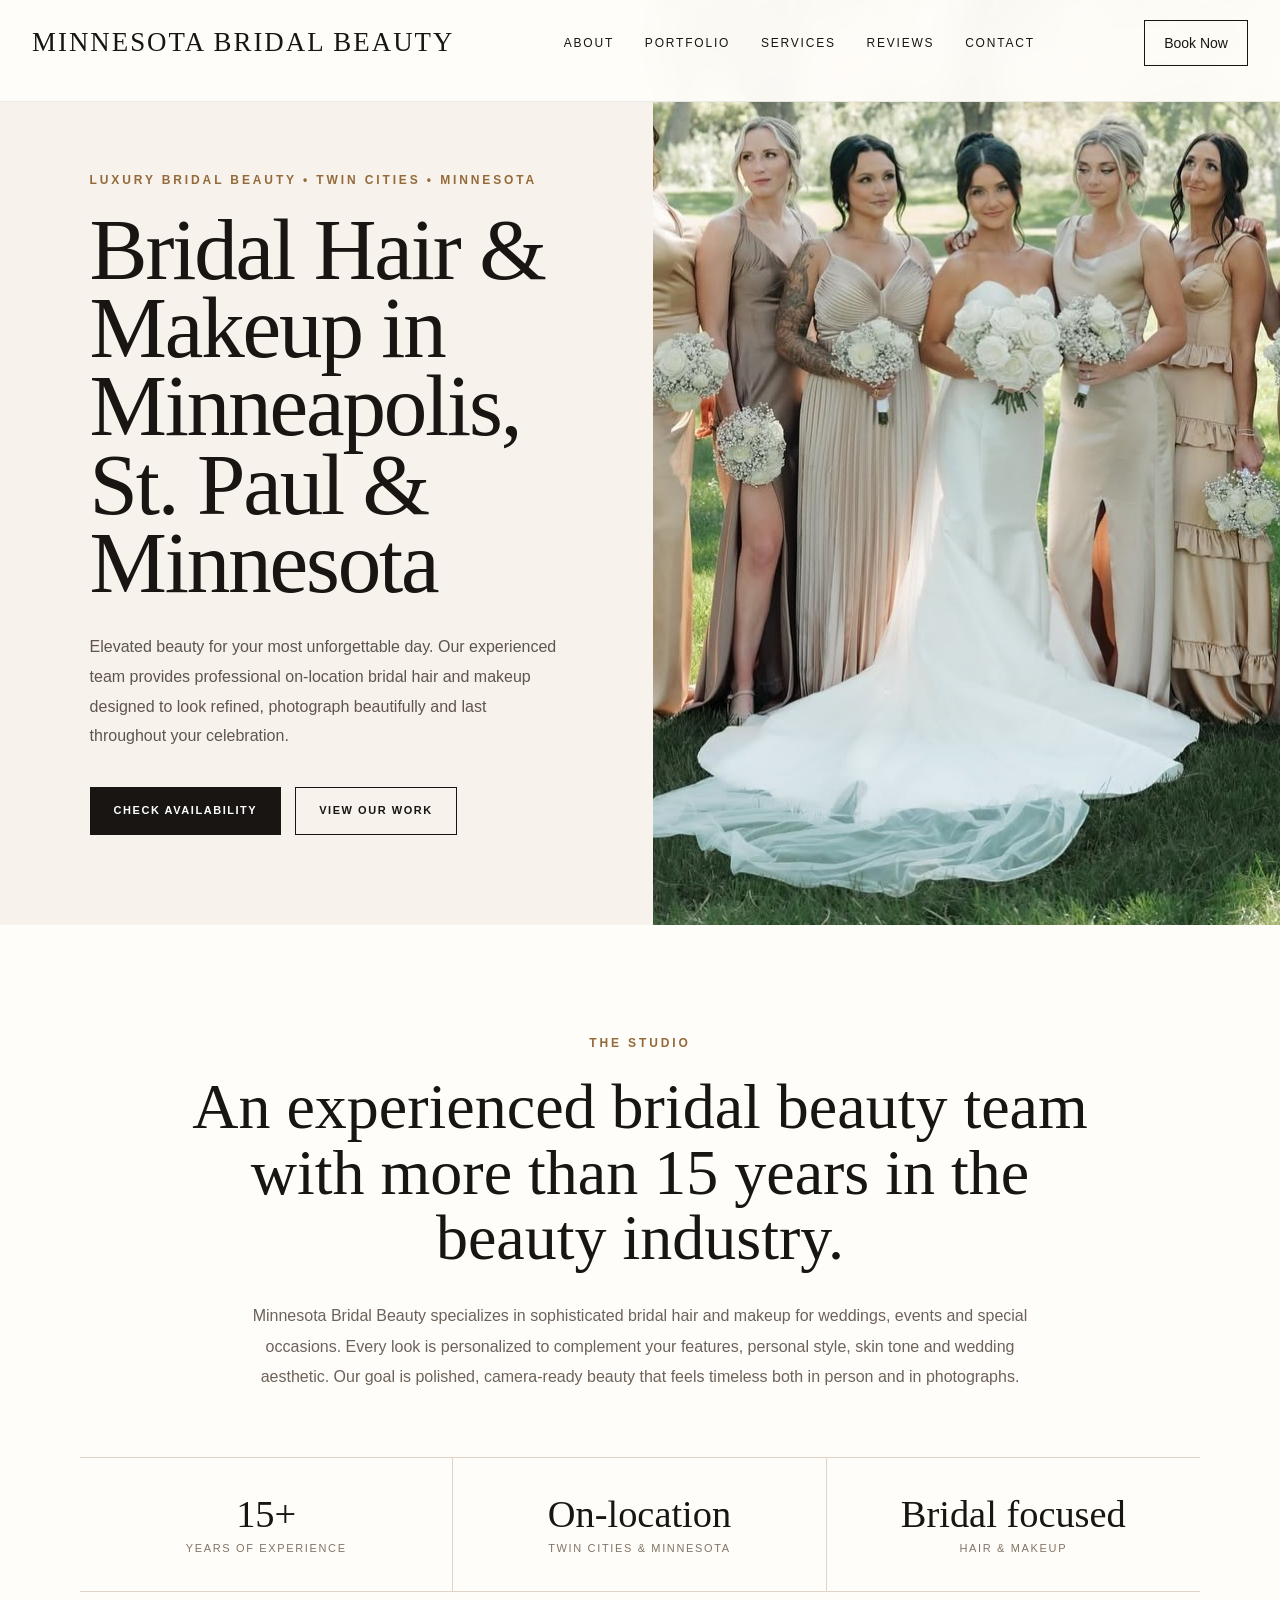
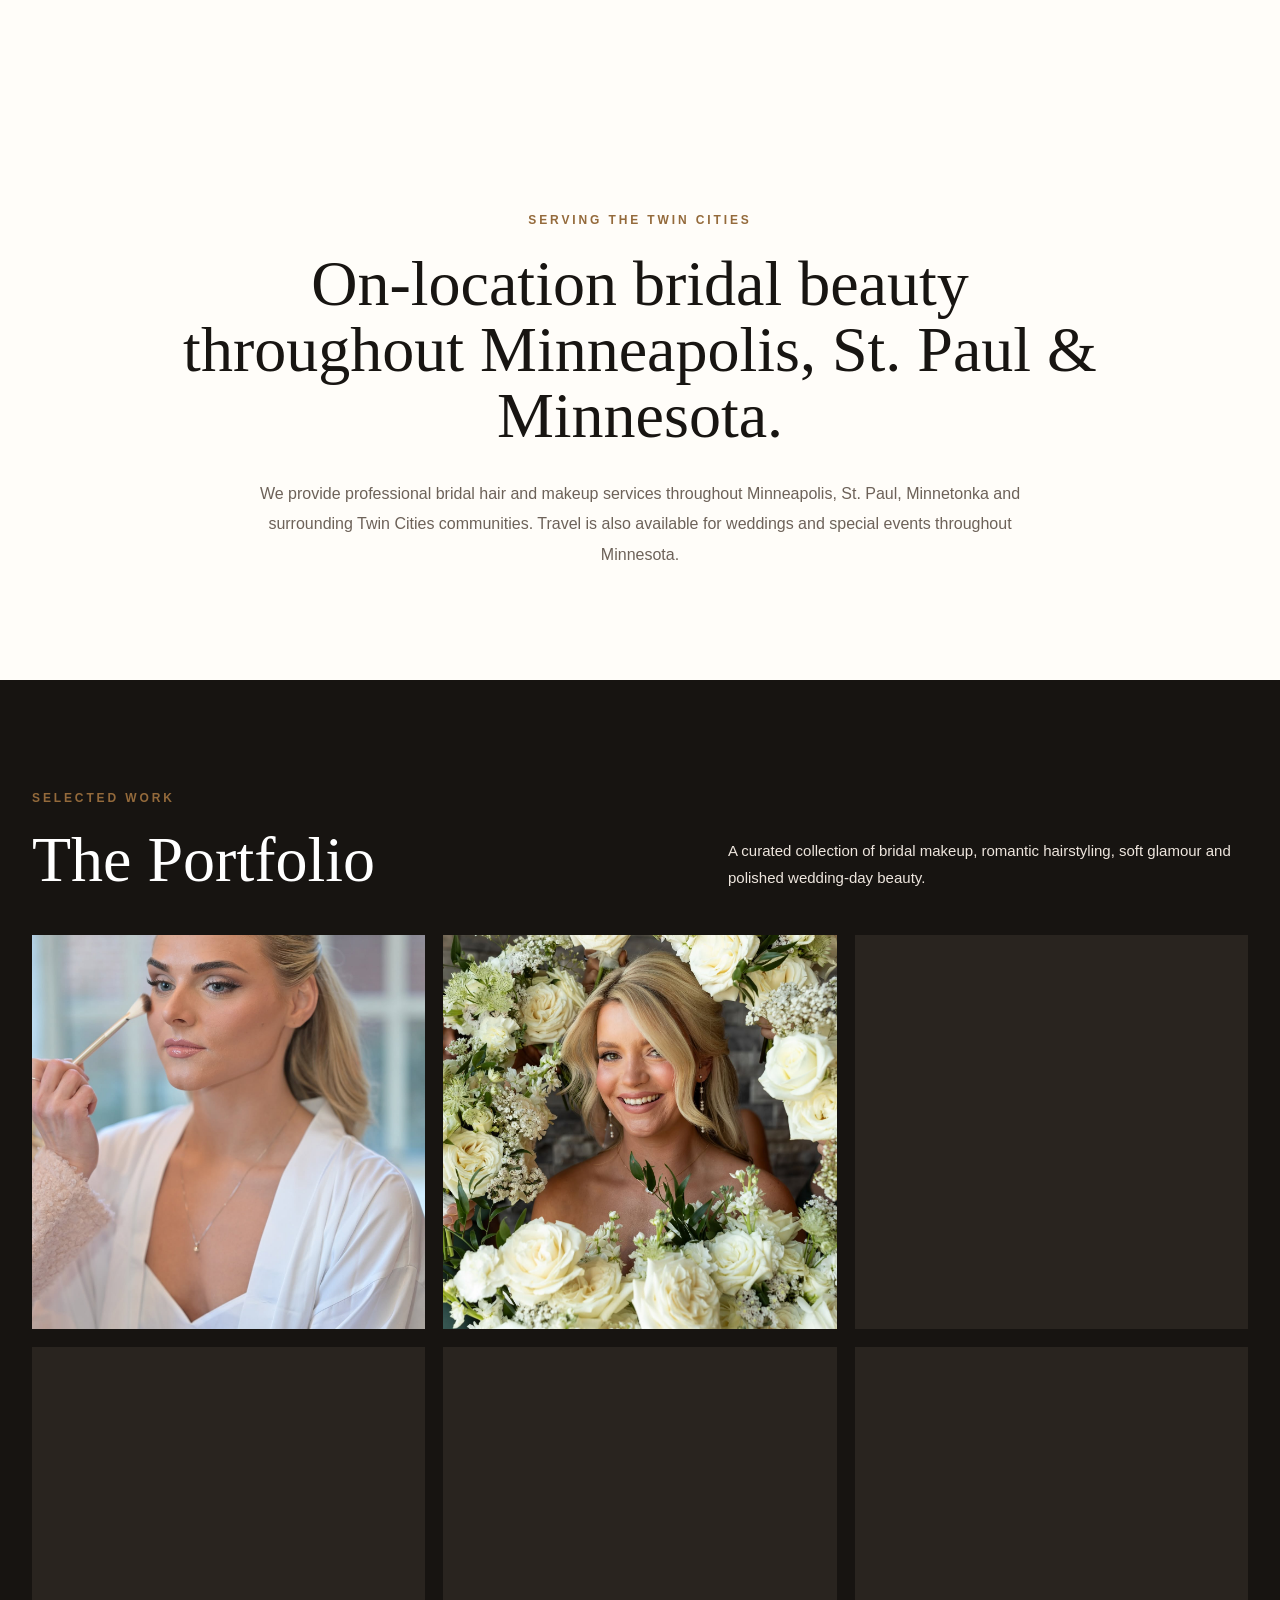
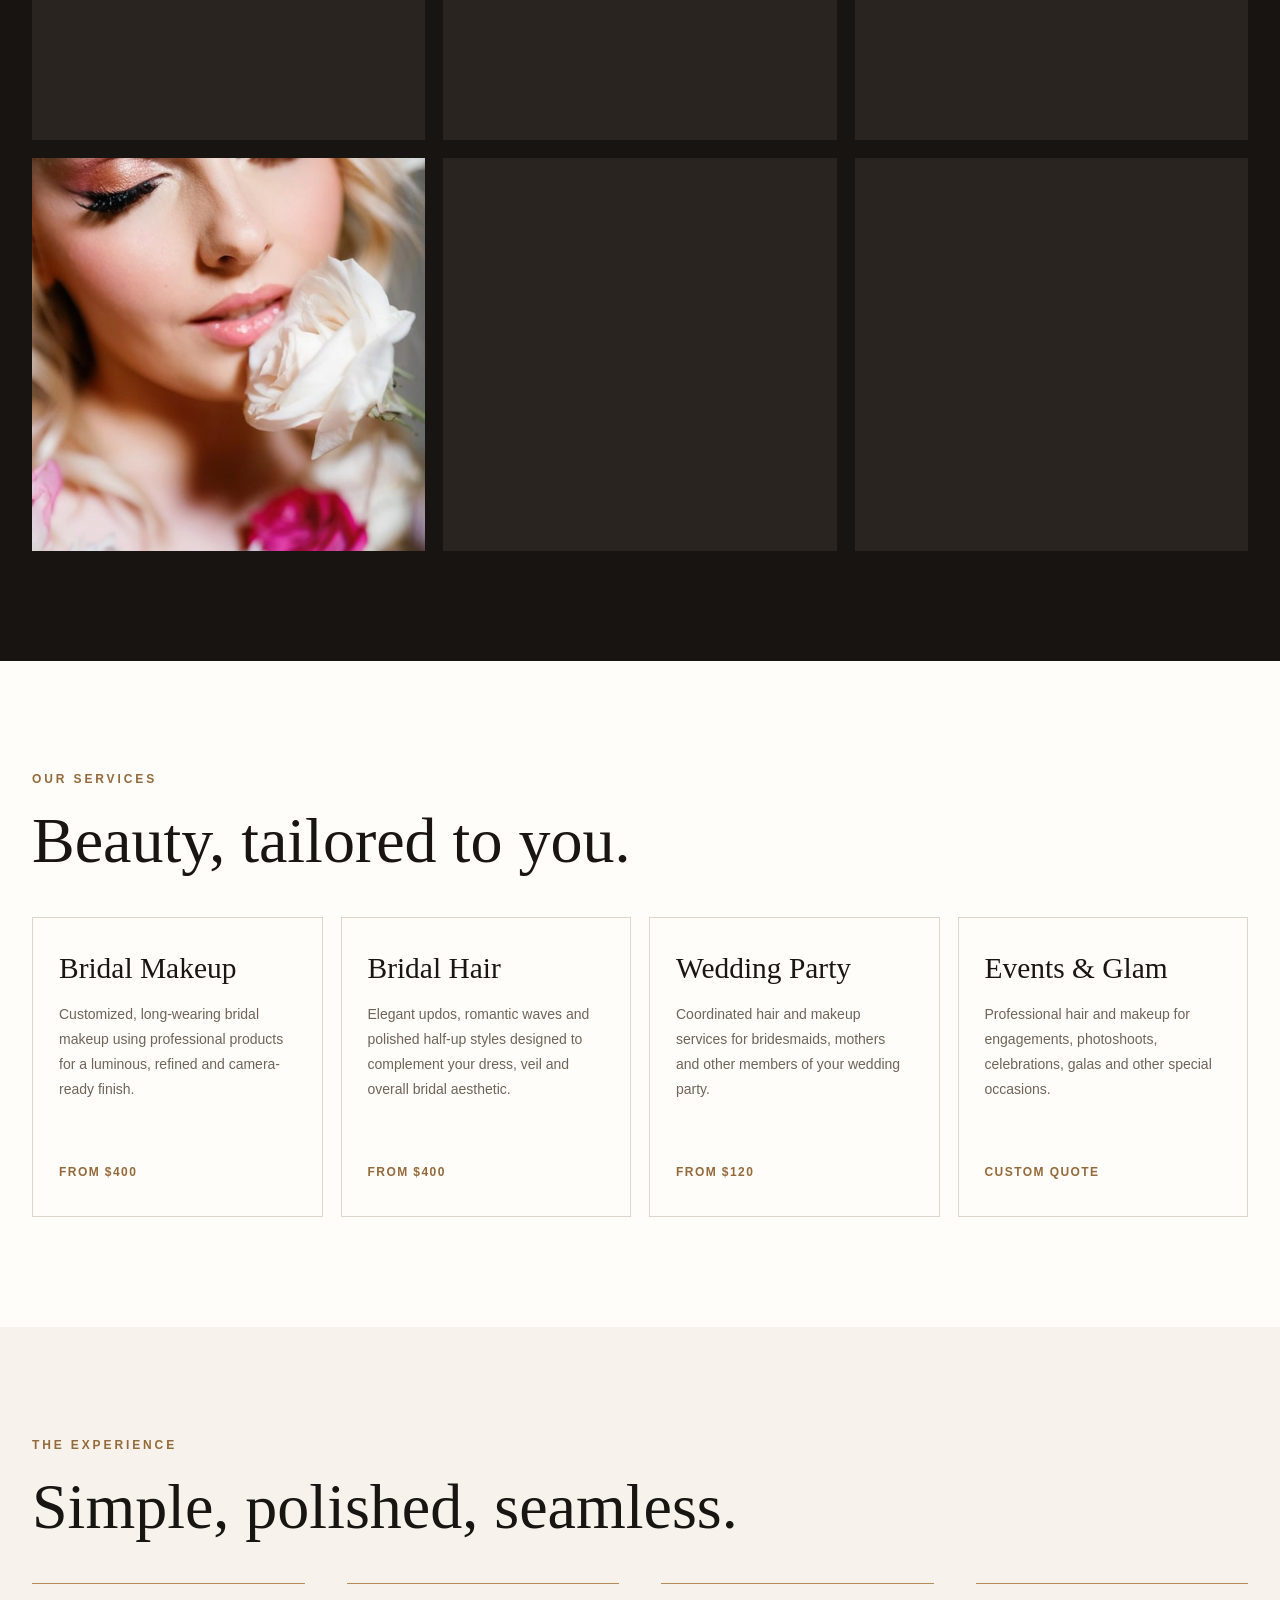
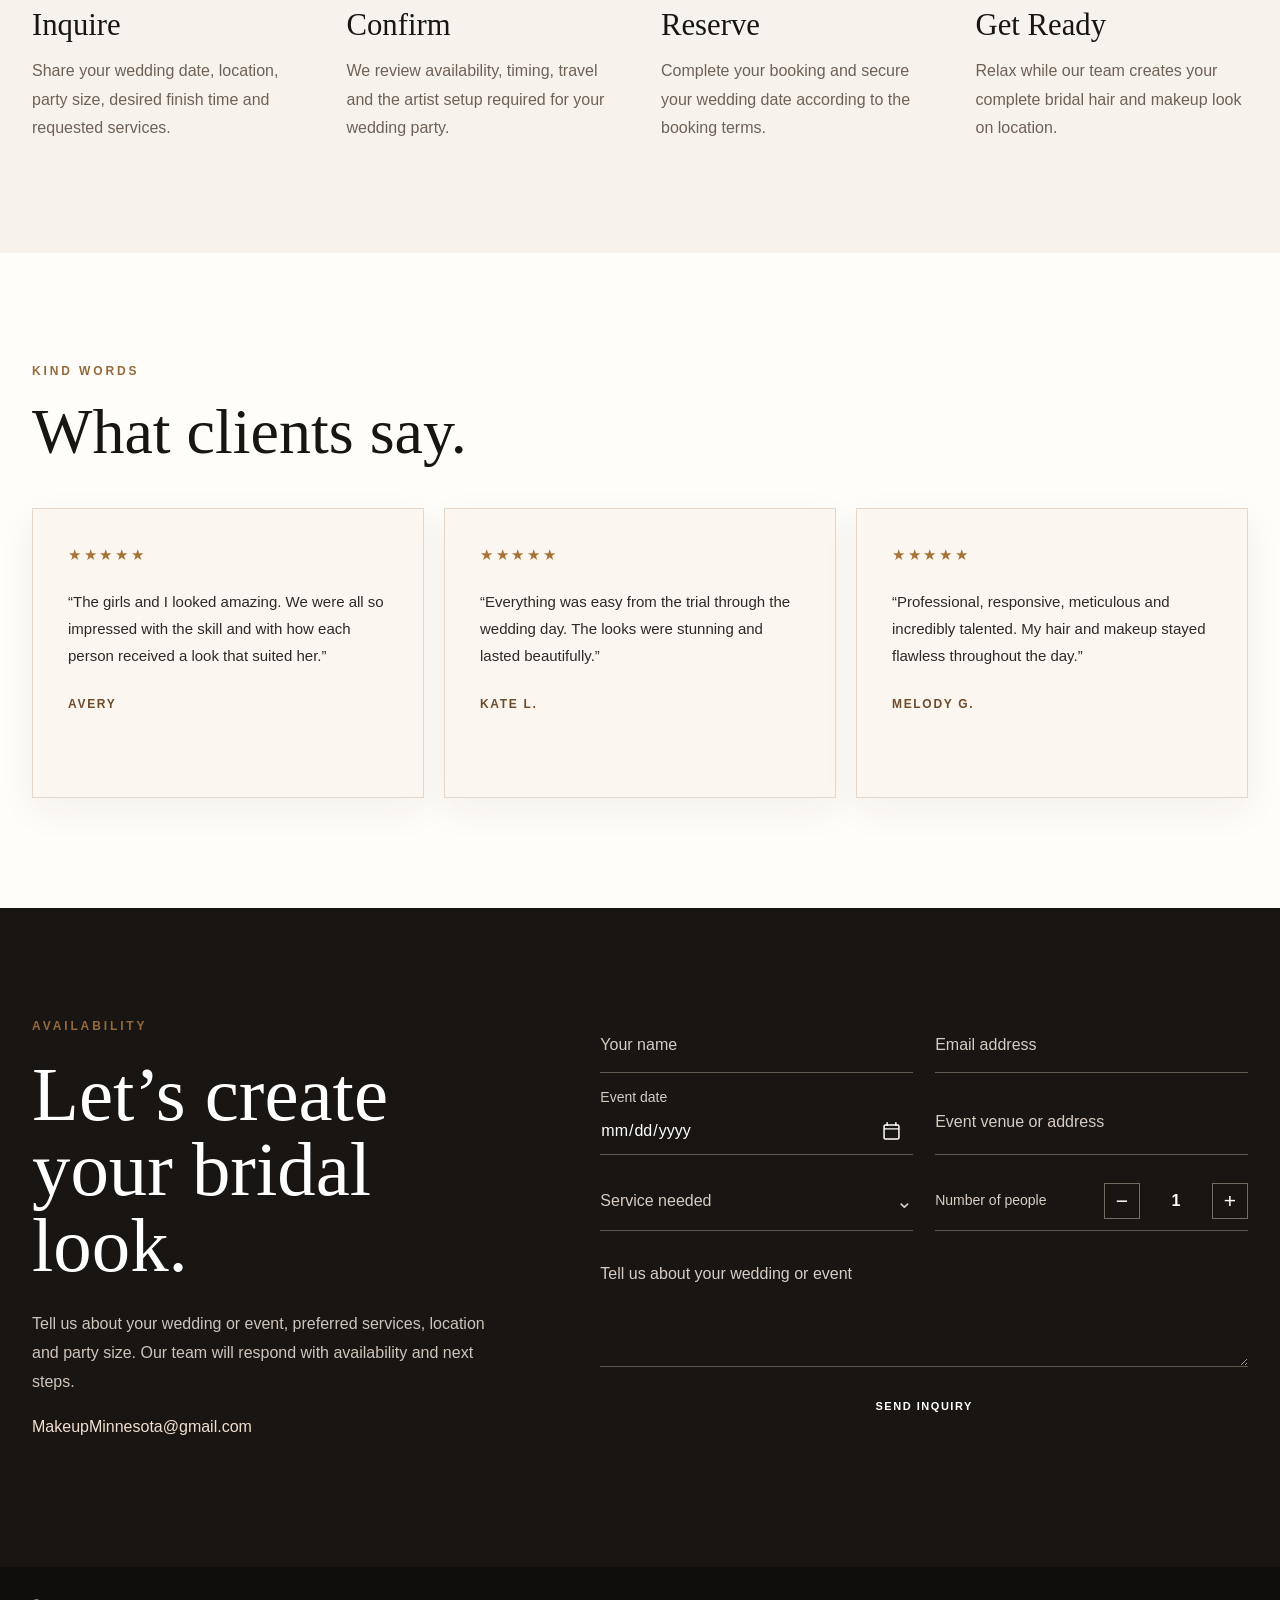
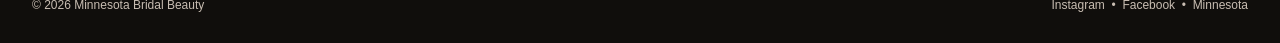
==== commit 1a0fe590: "Revert "Add files via upload" This reverts commit cb46dbb7fad6f15158951661ae46e238948dde66." ====
--- a/index.html
+++ b/index.html
@@ -1,214 +1,1425 @@
-<!doctype html>
+<!DOCTYPE html>
 <html lang="en">
+
 <head>
-  <meta charset="utf-8">
-  <meta name="viewport" content="width=device-width, initial-scale=1">
-  <meta name="theme-color" content="#f7f2eb">
-  <meta name="robots" content="noindex, nofollow, noarchive">
-  <title>Ana | Bridal Hair &amp; Makeup Artist | Minnesota Bridal Beauty</title>
-  <meta name="description" content="Explore selected bridal hair and makeup looks by Ana, a bridal beauty artist with Minnesota Bridal Beauty in Minnesota.">
-  <link rel="canonical" href="https://mnbridal.com/ana/">
-  <link rel="icon" href="../assets/icons/favicon.svg" type="image/svg+xml">
-  <link rel="stylesheet" href="styles.css">
-  <meta property="og:type" content="profile">
-  <meta property="og:site_name" content="Minnesota Bridal Beauty">
-  <meta property="og:title" content="Meet Ana | Minnesota Bridal Beauty">
-  <meta property="og:description" content="Discover bridal hair and makeup by Ana, a Minnesota Bridal Beauty artist.">
-  <meta property="og:url" content="https://mnbridal.com/ana/">
-  <meta property="og:image" content="https://mnbridal.com/ana/images/bridal-updo.jpg">
-  <meta name="twitter:card" content="summary_large_image">
+  <meta charset="UTF-8">
+
+  <meta
+    name="viewport"
+    content="width=device-width, initial-scale=1.0"
+  >
+
+  <!-- =====================================================
+       PRIMARY SEO
+       ===================================================== -->
+
+  <title>
+    Bridal Hair & Makeup Minneapolis & St. Paul | Minnesota Bridal Beauty
+  </title>
+
+  <meta
+    name="description"
+    content="Luxury on-location bridal hair and makeup in Minneapolis, St. Paul, Minnetonka and the Twin Cities. Professional wedding beauty services for brides, bridal parties and special events."
+  >
+
+  <link
+    rel="canonical"
+    href="https://mnbridal.com/"
+  >
+
+  <meta
+    name="robots"
+    content="index, follow, max-image-preview:large"
+  >
+
+  <meta
+    name="theme-color"
+    content="#181512"
+  >
+
+  <!-- =====================================================
+       STYLES
+       ===================================================== -->
+
+  <link
+    rel="stylesheet"
+    href="assets/css/styles.css"
+  >
+
+  <!-- =====================================================
+       OPEN GRAPH / FACEBOOK
+       ===================================================== -->
+
+  <meta
+    property="og:type"
+    content="website"
+  >
+
+  <meta
+    property="og:site_name"
+    content="Minnesota Bridal Beauty"
+  >
+
+  <meta
+    property="og:title"
+    content="Bridal Hair & Makeup in Minneapolis & St. Paul | Minnesota Bridal Beauty"
+  >
+
+  <meta
+    property="og:description"
+    content="Luxury on-location bridal hair and makeup for brides and wedding parties throughout Minneapolis, St. Paul, Minnetonka, the Twin Cities and Minnesota."
+  >
+
+  <meta
+    property="og:url"
+    content="https://mnbridal.com/"
+  >
+
+  <meta
+    property="og:image"
+    content="https://mnbridal.com/assets/images/hero/bridal-party-hero.jpg"
+  >
+
+  <meta
+    property="og:image:alt"
+    content="Minnesota Bridal Beauty bridal hair and makeup"
+  >
+
+  <!-- =====================================================
+       X / TWITTER
+       ===================================================== -->
+
+  <meta
+    name="twitter:card"
+    content="summary_large_image"
+  >
+
+  <meta
+    name="twitter:title"
+    content="Bridal Hair & Makeup in Minneapolis & St. Paul"
+  >
+
+  <meta
+    name="twitter:description"
+    content="Luxury on-location bridal hair and makeup throughout Minneapolis, St. Paul, the Twin Cities and Minnesota."
+  >
+
+  <meta
+    name="twitter:image"
+    content="https://mnbridal.com/assets/images/hero/bridal-party-hero.jpg"
+  >
+
+  <!-- =====================================================
+       ICONS / MANIFEST
+       ===================================================== -->
+
+  <link
+    rel="icon"
+    href="assets/icons/favicon.svg"
+    type="image/svg+xml"
+  >
+
+  <link
+    rel="manifest"
+    href="site.webmanifest"
+  >
+
+  <!-- =====================================================
+       STRUCTURED DATA
+       ===================================================== -->
+
+  <script type="application/ld+json">
+  {
+    "@context": "https://schema.org",
+    "@type": "BeautySalon",
+    "name": "Minnesota Bridal Beauty",
+    "description": "Professional on-location bridal hair and makeup services serving Minneapolis, St. Paul, Minnetonka, the Twin Cities and weddings throughout Minnesota.",
+    "url": "https://mnbridal.com/",
+    "email": "mailto:MakeupMinnesota@gmail.com",
+    "image": "https://mnbridal.com/assets/images/hero/bridal-party-hero.jpg",
+    "areaServed": [
+      {
+        "@type": "City",
+        "name": "Minneapolis"
+      },
+      {
+        "@type": "City",
+        "name": "Saint Paul"
+      },
+      {
+        "@type": "City",
+        "name": "Minnetonka"
+      },
+      {
+        "@type": "State",
+        "name": "Minnesota"
+      }
+    ],
+    "sameAs": [
+      "https://www.instagram.com/glambyirine/",
+      "https://www.facebook.com/irina.saryeva.73/reels/"
+    ],
+    "priceRange": "$$",
+    "knowsAbout": [
+      "Bridal makeup",
+      "Bridal hairstyling",
+      "Wedding hair",
+      "Wedding makeup",
+      "Wedding party makeup",
+      "Wedding party hairstyling",
+      "Special event makeup",
+      "Special event hairstyling"
+    ]
+  }
+  </script>
+
 </head>
+
+
 <body>
-  <a class="skip-link" href="#main">Skip to content</a>
-  <!-- Intentional: no link to the main site, no team directory or artist count. -->
-  <header class="site-header">
-    <div class="container header-inner">
-      <div class="brand" aria-label="Minnesota Bridal Beauty">
-        <span class="brand-name">Minnesota Bridal Beauty</span>
-        <span class="brand-caption">Bridal hair &amp; makeup · Minnesota</span>
+
+  <!-- Accessibility -->
+
+  <a
+    class="skip-link"
+    href="#main-content"
+  >
+    Skip to content
+  </a>
+
+
+  <!-- =====================================================
+       HEADER
+       ===================================================== -->
+
+  <header id="header">
+
+    <div class="container nav">
+
+      <a
+        class="brand"
+        href="/"
+        aria-label="Minnesota Bridal Beauty home"
+      >
+        Minnesota Bridal Beauty
+      </a>
+
+      <nav
+        class="navlinks"
+        aria-label="Main navigation"
+      >
+
+        <a href="#about">
+          About
+        </a>
+
+        <a href="#portfolio">
+          Portfolio
+        </a>
+
+        <a href="#services">
+          Services
+        </a>
+
+        <a href="#reviews">
+          Reviews
+        </a>
+
+        <a href="#contact">
+          Contact
+        </a>
+
+      </nav>
+
+      <a
+        class="book"
+        href="#contact"
+      >
+        Book Now
+      </a>
+
+    </div>
+
+  </header>
+
+
+  <main id="main-content">
+
+
+    <!-- =====================================================
+         HERO
+         ===================================================== -->
+
+    <section class="hero">
+
+      <div class="hero-copy">
+
+        <div>
+
+          <div class="eyebrow">
+            Luxury Bridal Beauty • Twin Cities • Minnesota
+          </div>
+
+          <h1>
+            Bridal Hair & Makeup in Minneapolis, St. Paul & Minnesota
+          </h1>
+
+          <p>
+            Elevated beauty for your most unforgettable day.
+            Our experienced team provides professional on-location
+            bridal hair and makeup designed to look refined,
+            photograph beautifully and last throughout your celebration.
+          </p>
+
+          <div class="cta-row">
+
+            <a
+              class="btn dark"
+              href="#contact"
+            >
+              Check Availability
+            </a>
+
+            <a
+              class="btn"
+              href="#portfolio"
+            >
+              View Our Work
+            </a>
+
+          </div>
+
+        </div>
+
       </div>
-      <nav class="main-nav" aria-label="Page navigation">
-        <a href="#about">About Ana</a>
-        <a href="#portfolio">Portfolio</a>
-        <a class="nav-cta" href="#inquire">Request Ana</a>
-      </nav>
+
+
+      <div class="hero-media">
+
+        <img
+          src="assets/images/hero/bridal-party-hero.jpg"
+          alt="Bride with her bridal party in Minnesota"
+          fetchpriority="high"
+          decoding="async"
+          width="1200"
+          height="1600"
+        >
+
+      </div>
+
+    </section>
+
+
+    <!-- =====================================================
+         ABOUT
+         ===================================================== -->
+
+    <section
+      id="about"
+      class="intro"
+    >
+
+      <div class="container">
+
+        <div class="eyebrow">
+          The Studio
+        </div>
+
+        <h2>
+          An experienced bridal beauty team with more than
+          15 years in the beauty industry.
+        </h2>
+
+        <p>
+          Minnesota Bridal Beauty specializes in sophisticated
+          bridal hair and makeup for weddings, events and special
+          occasions. Every look is personalized to complement your
+          features, personal style, skin tone and wedding aesthetic.
+          Our goal is polished, camera-ready beauty that feels
+          timeless both in person and in photographs.
+        </p>
+
+        <div class="stats">
+
+          <div class="stat">
+
+            <strong>
+              15+
+            </strong>
+
+            <span>
+              Years of experience
+            </span>
+
+          </div>
+
+          <div class="stat">
+
+            <strong>
+              On-location
+            </strong>
+
+            <span>
+              Twin Cities & Minnesota
+            </span>
+
+          </div>
+
+          <div class="stat">
+
+            <strong>
+              Bridal focused
+            </strong>
+
+            <span>
+              Hair & makeup
+            </span>
+
+          </div>
+
+        </div>
+
+      </div>
+
+    </section>
+
+
+    <!-- =====================================================
+         LOCAL SEO / SERVICE AREA
+         ===================================================== -->
+
+    <section
+      class="intro service-area"
+      aria-labelledby="service-area-heading"
+    >
+
+      <div class="container">
+
+        <div class="eyebrow">
+          Serving the Twin Cities
+        </div>
+
+        <h2 id="service-area-heading">
+          On-location bridal beauty throughout
+          Minneapolis, St. Paul & Minnesota.
+        </h2>
+
+        <p>
+          We provide professional bridal hair and makeup services
+          throughout Minneapolis, St. Paul, Minnetonka and surrounding
+          Twin Cities communities. Travel is also available for weddings
+          and special events throughout Minnesota.
+        </p>
+
+      </div>
+
+    </section>
+
+
+    <!-- =====================================================
+         PORTFOLIO
+         ===================================================== -->
+
+    <section
+      id="portfolio"
+      class="portfolio"
+    >
+
+      <div class="container">
+
+        <div class="section-head">
+
+          <div>
+
+            <div class="eyebrow">
+              Selected Work
+            </div>
+
+            <h2>
+              The Portfolio
+            </h2>
+
+          </div>
+
+          <p>
+            A curated collection of bridal makeup,
+            romantic hairstyling, soft glamour and
+            polished wedding-day beauty.
+          </p>
+
+        </div>
+
+
+        <div class="masonry">
+
+          <figure class="portfolio-item">
+
+            <button
+              class="portfolio-open"
+              type="button"
+              aria-label="Open bridal makeup portfolio image"
+              data-full="assets/images/portfolio/portfolio-01.jpg"
+            >
+
+              <img
+                src="assets/images/portfolio/portfolio-01.jpg"
+                alt="Professional bridal makeup by Minnesota Bridal Beauty"
+                loading="lazy"
+                decoding="async"
+                width="1200"
+                height="1200"
+              >
+
+            </button>
+
+          </figure>
+
+
+          <figure class="portfolio-item">
+
+            <button
+              class="portfolio-open"
+              type="button"
+              aria-label="Open bridal hairstyle portfolio image"
+              data-full="assets/images/portfolio/portfolio-02.jpg"
+            >
+
+              <img
+                src="assets/images/portfolio/portfolio-02.jpg"
+                alt="Professional bridal hairstyle by Minnesota Bridal Beauty"
+                loading="lazy"
+                decoding="async"
+                width="1200"
+                height="1200"
+              >
+
+            </button>
+
+          </figure>
+
+
+          <figure class="portfolio-item">
+
+            <button
+              class="portfolio-open"
+              type="button"
+              aria-label="Open wedding beauty portfolio image"
+              data-full="assets/images/portfolio/portfolio-03.jpg"
+            >
+
+              <img
+                src="assets/images/portfolio/portfolio-03.jpg"
+                alt="Wedding hair and makeup by Minnesota Bridal Beauty"
+                loading="lazy"
+                decoding="async"
+                width="1200"
+                height="1200"
+              >
+
+            </button>
+
+          </figure>
+
+
+          <figure class="portfolio-item">
+
+            <button
+              class="portfolio-open"
+              type="button"
+              aria-label="Open bridal beauty portfolio image"
+              data-full="assets/images/portfolio/portfolio-04.jpg"
+            >
+
+              <img
+                src="assets/images/portfolio/portfolio-04.jpg"
+                alt="Bridal beauty look created for a Minnesota wedding"
+                loading="lazy"
+                decoding="async"
+                width="1200"
+                height="1200"
+              >
+
+            </button>
+
+          </figure>
+
+
+          <figure class="portfolio-item">
+
+            <button
+              class="portfolio-open"
+              type="button"
+              aria-label="Open bridal makeup portfolio image"
+              data-full="assets/images/portfolio/portfolio-05.jpg"
+            >
+
+              <img
+                src="assets/images/portfolio/portfolio-05.jpg"
+                alt="Elegant bridal makeup for a Twin Cities wedding"
+                loading="lazy"
+                decoding="async"
+                width="1200"
+                height="1200"
+              >
+
+            </button>
+
+          </figure>
+
+
+          <figure class="portfolio-item">
+
+            <button
+              class="portfolio-open"
+              type="button"
+              aria-label="Open bridal hair portfolio image"
+              data-full="assets/images/portfolio/portfolio-06.jpg"
+            >
+
+              <img
+                src="assets/images/portfolio/portfolio-06.jpg"
+                alt="Elegant bridal hairstyling for a Minnesota bride"
+                loading="lazy"
+                decoding="async"
+                width="1200"
+                height="1200"
+              >
+
+            </button>
+
+          </figure>
+
+
+          <figure class="portfolio-item">
+
+            <button
+              class="portfolio-open"
+              type="button"
+              aria-label="Open wedding makeup portfolio image"
+              data-full="assets/images/portfolio/portfolio-07.jpg"
+            >
+
+              <img
+                src="assets/images/portfolio/portfolio-07.jpg"
+                alt="Professional wedding makeup in the Twin Cities"
+                loading="lazy"
+                decoding="async"
+                width="1200"
+                height="1200"
+              >
+
+            </button>
+
+          </figure>
+
+
+          <figure class="portfolio-item">
+
+            <button
+              class="portfolio-open"
+              type="button"
+              aria-label="Open wedding hairstyle portfolio image"
+              data-full="assets/images/portfolio/portfolio-08.jpg"
+            >
+
+              <img
+                src="assets/images/portfolio/portfolio-08.jpg"
+                alt="Professional wedding hairstyling in Minnesota"
+                loading="lazy"
+                decoding="async"
+                width="1200"
+                height="1200"
+              >
+
+            </button>
+
+          </figure>
+
+
+          <figure class="portfolio-item">
+
+            <button
+              class="portfolio-open"
+              type="button"
+              aria-label="Open bridal hair and makeup portfolio image"
+              data-full="assets/images/portfolio/portfolio-09.jpg"
+            >
+
+              <img
+                src="assets/images/portfolio/portfolio-09.jpg"
+                alt="Bridal hair and makeup by Minnesota Bridal Beauty"
+                loading="lazy"
+                decoding="async"
+                width="1200"
+                height="1200"
+              >
+
+            </button>
+
+          </figure>
+
+        </div>
+
+      </div>
+
+    </section>
+
+
+    <!-- =====================================================
+         SERVICES
+         ===================================================== -->
+
+    <section id="services">
+
+      <div class="container">
+
+        <div class="section-head">
+
+          <div>
+
+            <div class="eyebrow">
+              Our Services
+            </div>
+
+            <h2>
+              Beauty, tailored to you.
+            </h2>
+
+          </div>
+
+        </div>
+
+
+        <div class="services-grid">
+
+          <article class="card">
+
+            <h3>
+              Bridal Makeup
+            </h3>
+
+            <p>
+              Customized, long-wearing bridal makeup
+              using professional products for a luminous,
+              refined and camera-ready finish.
+            </p>
+
+            <div class="price">
+              From $400
+            </div>
+
+          </article>
+
+
+          <article class="card">
+
+            <h3>
+              Bridal Hair
+            </h3>
+
+            <p>
+              Elegant updos, romantic waves and polished
+              half-up styles designed to complement your
+              dress, veil and overall bridal aesthetic.
+            </p>
+
+            <div class="price">
+              From $400
+            </div>
+
+          </article>
+
+
+          <article class="card">
+
+            <h3>
+              Wedding Party
+            </h3>
+
+            <p>
+              Coordinated hair and makeup services for
+              bridesmaids, mothers and other members
+              of your wedding party.
+            </p>
+
+            <div class="price">
+              From $120
+            </div>
+
+          </article>
+
+
+          <article class="card">
+
+            <h3>
+              Events & Glam
+            </h3>
+
+            <p>
+              Professional hair and makeup for engagements,
+              photoshoots, celebrations, galas and other
+              special occasions.
+            </p>
+
+            <div class="price">
+              Custom quote
+            </div>
+
+          </article>
+
+        </div>
+
+      </div>
+
+    </section>
+
+
+    <!-- =====================================================
+         PROCESS
+         ===================================================== -->
+
+    <section class="process">
+
+      <div class="container">
+
+        <div class="section-head">
+
+          <div>
+
+            <div class="eyebrow">
+              The Experience
+            </div>
+
+            <h2>
+              Simple, polished, seamless.
+            </h2>
+
+          </div>
+
+        </div>
+
+
+        <div class="process-grid">
+
+          <div class="step">
+
+            <h3>
+              Inquire
+            </h3>
+
+            <p>
+              Share your wedding date, location,
+              party size, desired finish time
+              and requested services.
+            </p>
+
+          </div>
+
+
+          <div class="step">
+
+            <h3>
+              Confirm
+            </h3>
+
+            <p>
+              We review availability, timing,
+              travel and the artist setup required
+              for your wedding party.
+            </p>
+
+          </div>
+
+
+          <div class="step">
+
+            <h3>
+              Reserve
+            </h3>
+
+            <p>
+              Complete your booking and secure
+              your wedding date according to
+              the booking terms.
+            </p>
+
+          </div>
+
+
+          <div class="step">
+
+            <h3>
+              Get Ready
+            </h3>
+
+            <p>
+              Relax while our team creates your
+              complete bridal hair and makeup
+              look on location.
+            </p>
+
+          </div>
+
+        </div>
+
+      </div>
+
+    </section>
+
+
+    <!-- =====================================================
+         REVIEWS
+         ===================================================== -->
+
+    <section id="reviews">
+
+      <div class="container">
+
+        <div class="section-head">
+
+          <div>
+
+            <div class="eyebrow">
+              Kind Words
+            </div>
+
+            <h2>
+              What clients say.
+            </h2>
+
+          </div>
+
+        </div>
+
+
+        <div class="reviews-grid">
+
+          <div class="review">
+
+            <div class="stars">
+              ★★★★★
+            </div>
+
+            <p>
+              “The girls and I looked amazing.
+              We were all so impressed with the skill
+              and with how each person received a look
+              that suited her.”
+            </p>
+
+            <strong>
+              Avery
+            </strong>
+
+          </div>
+
+
+          <div class="review">
+
+            <div class="stars">
+              ★★★★★
+            </div>
+
+            <p>
+              “Everything was easy from the trial
+              through the wedding day. The looks
+              were stunning and lasted beautifully.”
+            </p>
+
+            <strong>
+              Kate L.
+            </strong>
+
+          </div>
+
+
+          <div class="review">
+
+            <div class="stars">
+              ★★★★★
+            </div>
+
+            <p>
+              “Professional, responsive, meticulous
+              and incredibly talented. My hair and
+              makeup stayed flawless throughout
+              the day.”
+            </p>
+
+            <strong>
+              Melody G.
+            </strong>
+
+          </div>
+
+        </div>
+
+      </div>
+
+    </section>
+
+
+    <!-- =====================================================
+         CONTACT
+         ===================================================== -->
+
+    <section
+      id="contact"
+      class="contact"
+    >
+
+      <div class="container contact-wrap">
+
+        <div>
+
+          <div class="eyebrow">
+            Availability
+          </div>
+
+          <h2>
+            Let’s create your bridal look.
+          </h2>
+
+          <p>
+            Tell us about your wedding or event,
+            preferred services, location and party size.
+            Our team will respond with availability
+            and next steps.
+          </p>
+
+          <p>
+
+            <a
+              href="mailto:MakeupMinnesota@gmail.com"
+            >
+              MakeupMinnesota@gmail.com
+            </a>
+
+          </p>
+
+        </div>
+
+
+        <div>
+
+          <form
+            id="inquiryForm"
+            action="https://formsubmit.co/ajax/MakeupMinnesota@gmail.com"
+            method="POST"
+          >
+
+            <!-- Spam protection -->
+
+            <input
+              type="text"
+              name="_honey"
+              style="display:none"
+              tabindex="-1"
+              autocomplete="off"
+            >
+
+            <input
+              type="hidden"
+              name="_captcha"
+              value="false"
+            >
+
+            <input
+              type="hidden"
+              name="_subject"
+              value="New Booking Request - Minnesota Bridal Beauty"
+            >
+
+            <input
+              type="hidden"
+              name="_template"
+              value="table"
+            >
+
+
+            <!-- Name -->
+
+            <label
+              class="sr-only"
+              for="name"
+            >
+              Your name
+            </label>
+
+            <input
+              id="name"
+              required
+              name="name"
+              autocomplete="name"
+              placeholder="Your name"
+            >
+
+
+            <!-- Email -->
+
+            <label
+              class="sr-only"
+              for="email"
+            >
+              Email address
+            </label>
+
+            <input
+              id="email"
+              required
+              type="email"
+              name="email"
+              autocomplete="email"
+              placeholder="Email address"
+            >
+
+
+            <!-- Date -->
+
+            <div class="date-field">
+
+              <label
+                class="date-field-label"
+                for="eventDate"
+              >
+                Event date
+              </label>
+
+              <div class="date-input-wrap">
+
+                <input
+                  id="eventDate"
+                  name="event_date"
+                  type="date"
+                  required
+                  aria-label="Event date"
+                >
+
+                <button
+                  class="date-picker-button"
+                  id="openDatePicker"
+                  type="button"
+                  aria-label="Open event date calendar"
+                >
+
+                  <svg
+                    viewBox="0 0 24 24"
+                    aria-hidden="true"
+                  >
+                    <path
+                      d="M7 2v3M17 2v3M3.5 9h17M5 4.5h14a1.5 1.5 0 0 1 1.5 1.5v13A1.5 1.5 0 0 1 19 20.5H5A1.5 1.5 0 0 1 3.5 19V6A1.5 1.5 0 0 1 5 4.5Z"
+                    />
+                  </svg>
+
+                </button>
+
+              </div>
+
+            </div>
+
+
+            <!-- Location -->
+
+            <label
+              class="sr-only"
+              for="eventLocation"
+            >
+              Event venue or address
+            </label>
+
+            <input
+              id="eventLocation"
+              name="event_location"
+              autocomplete="street-address"
+              placeholder="Event venue or address"
+              required
+            >
+
+
+            <!-- Services -->
+
+            <div
+              class="custom-select"
+              id="serviceSelect"
+            >
+
+              <button
+                type="button"
+                class="custom-select-trigger"
+                aria-haspopup="listbox"
+                aria-expanded="false"
+              >
+
+                <span id="serviceLabel">
+                  Service needed
+                </span>
+
+                <span
+                  class="custom-select-arrow"
+                  aria-hidden="true"
+                >
+                  ⌄
+                </span>
+
+              </button>
+
+
+              <div
+                class="custom-select-menu"
+                role="listbox"
+                aria-label="Service needed"
+              >
+
+                <button
+                  type="button"
+                  class="custom-select-option"
+                  data-value="Bridal hair & makeup"
+                >
+                  Bridal hair & makeup
+                </button>
+
+                <button
+                  type="button"
+                  class="custom-select-option"
+                  data-value="Makeup only"
+                >
+                  Makeup only
+                </button>
+
+                <button
+                  type="button"
+                  class="custom-select-option"
+                  data-value="Hair only"
+                >
+                  Hair only
+                </button>
+
+                <button
+                  type="button"
+                  class="custom-select-option"
+                  data-value="Wedding party"
+                >
+                  Wedding party
+                </button>
+
+                <button
+                  type="button"
+                  class="custom-select-option"
+                  data-value="Special event"
+                >
+                  Special event
+                </button>
+
+              </div>
+
+
+              <input
+                type="hidden"
+                id="serviceValue"
+                name="service"
+                required
+              >
+
+            </div>
+
+
+            <!-- Number of people -->
+
+            <div class="people-control">
+
+              <span class="people-label">
+                Number of people
+              </span>
+
+              <div
+                class="stepper"
+                aria-label="Number of people"
+              >
+
+                <button
+                  type="button"
+                  class="stepper-btn"
+                  id="peopleMinus"
+                  aria-label="Decrease number of people"
+                >
+                  −
+                </button>
+
+                <input
+                  id="peopleCount"
+                  name="number_of_people"
+                  type="number"
+                  min="1"
+                  max="30"
+                  value="1"
+                  inputmode="numeric"
+                  aria-label="Number of people"
+                >
+
+                <button
+                  type="button"
+                  class="stepper-btn"
+                  id="peoplePlus"
+                  aria-label="Increase number of people"
+                >
+                  +
+                </button>
+
+              </div>
+
+            </div>
+
+
+            <!-- Message -->
+
+            <label
+              class="sr-only"
+              for="message"
+            >
+              Tell us about your event
+            </label>
+
+            <textarea
+              id="message"
+              class="full"
+              name="message"
+              placeholder="Tell us about your wedding or event"
+            ></textarea>
+
+
+            <!-- Submit -->
+
+            <button
+              id="submitButton"
+              class="btn dark full"
+              type="submit"
+            >
+              Send Inquiry
+            </button>
+
+          </form>
+
+
+          <!-- Form success -->
+
+          <div
+            id="success"
+            class="success"
+            role="status"
+            aria-live="polite"
+          >
+            Thank you! Your inquiry was sent successfully.
+            Our team will respond soon.
+          </div>
+
+
+          <!-- Form error -->
+
+          <div
+            id="formError"
+            class="success"
+            role="alert"
+            aria-live="assertive"
+            style="border-color:#9f5d55;color:#ffd9d3"
+          >
+            We could not send your inquiry.
+            Please try again or email
+            MakeupMinnesota@gmail.com.
+          </div>
+
+        </div>
+
+      </div>
+
+    </section>
+
+
+    <!-- =====================================================
+         PORTFOLIO LIGHTBOX
+         ===================================================== -->
+
+    <div
+      class="portfolio-lightbox"
+      id="portfolioLightbox"
+      role="dialog"
+      aria-modal="true"
+      aria-label="Portfolio image preview"
+      aria-hidden="true"
+    >
+
+      <button
+        class="lightbox-close"
+        id="lightboxClose"
+        type="button"
+        aria-label="Close image"
+      >
+        ×
+      </button>
+
+      <img
+        id="lightboxImage"
+        src=""
+        alt="Expanded bridal portfolio image"
+      >
+
     </div>
-  </header>
-  <main id="main">
-    <section class="hero" aria-labelledby="hero-title">
-      <div class="container hero-grid">
-        <div class="hero-text">
-          <p class="eyebrow">MBB Artist Spotlight · Minnesota</p>
-          <h1 id="hero-title">Meet <em>Ana.</em></h1>
-          <p class="hero-role">Bridal Hair &amp; Makeup Artist</p>
-          <p class="hero-description">Beautifully considered hair and makeup for a day that feels entirely yours. From effortless, radiant makeup to timeless bridal hairstyles, Ana helps bring your wedding vision to life.</p>
-          <div class="hero-actions">
-            <a class="button button-dark" href="#portfolio">Explore her work <span aria-hidden="true">↗</span></a>
-            <a class="button button-line" href="#inquire">Request Ana</a>
-          </div>
-          <p class="hero-footnote">Part of Minnesota Bridal Beauty</p>
-        </div>
-        <div class="hero-images" aria-label="Selected bridal looks by Ana">
-          <div class="hero-image-main">
-            <img src="images/bridal-updo.jpg" alt="Bride in veil with elegant hairstyle" width="1000" height="1200" fetchpriority="high">
-          </div>
-          <div class="hero-image-small">
-            <img src="images/soft-rose-glam.jpg" alt="Close-up of romantic bridal makeup" width="1000" height="1200">
-          </div>
-          <span class="hero-corner-label">Wedding beauty, thoughtfully styled</span>
-        </div>
-      </div>
-    </section>
-
-    <section id="about" class="about-section" aria-labelledby="about-title">
-      <div class="container about-grid">
-        <div>
-          <p class="eyebrow">The Artist</p>
-          <h2 id="about-title">Your vision.<br><em>Her artistry.</em></h2>
-        </div>
-        <div class="about-text">
-          <p>Ana is a bridal makeup artist and hairstylist in Minnesota, with experience creating looks for weddings, photoshoots, celebrations and other special occasions.</p>
-          <p>She focuses on enhancing natural features with polished makeup and thoughtfully styled hair. Every look is shaped around the bride's personal style, inspiration and wedding-day plans.</p>
-          <p class="about-affiliation">Ana is an artist with Minnesota Bridal Beauty. All inquiries and scheduling for MBB bookings are managed by our team.</p>
-        </div>
-      </div>
-    </section>
-
-    <section id="portfolio" class="portfolio-section" aria-labelledby="portfolio-title">
-      <div class="container">
-        <div class="portfolio-header">
-          <div>
-            <p class="eyebrow">Selected Work</p>
-            <h2 id="portfolio-title">Ana's <em>portfolio.</em></h2>
-            <p class="portfolio-subtitle">A collection of hair, makeup and bridal beauty moments.</p>
-          </div>
-          <div class="filters" role="group" aria-label="Filter portfolio images">
-            <button type="button" class="filter is-active" data-filter="all" aria-pressed="true">All work</button>
-            <button type="button" class="filter" data-filter="hair" aria-pressed="false">Hair</button>
-            <button type="button" class="filter" data-filter="makeup" aria-pressed="false">Makeup</button>
-          </div>
-        </div>
-        <div class="gallery" id="gallery">
-        <figure class="work-card" data-category="hair">
-          <button class="work-open" type="button" aria-label="Enlarge A timeless bridal updo" data-full="images/bridal-updo.jpg">
-            <img src="images/bridal-updo.jpg" alt="Bride in a white gown wearing a veil over a softly styled updo" loading="lazy" decoding="async" width="1000" height="1200">
-            <span class="zoom-indicator" aria-hidden="true">View photo <span>↗</span></span>
-          </button>
-          <figcaption><span>A timeless bridal updo</span><small>Bridal hair</small></figcaption>
-        </figure>
-        <figure class="work-card" data-category="hair">
-          <button class="work-open" type="button" aria-label="Enlarge Romantic half-up waves" data-full="https://makeupsalonanna.com/images/portfolio7.jpg">
-            <img src="https://makeupsalonanna.com/images/portfolio7.jpg" alt="Long curled hair in a half-up style with delicate butterfly pins" loading="lazy" decoding="async" width="1000" height="1200">
-            <span class="zoom-indicator" aria-hidden="true">View photo <span>↗</span></span>
-          </button>
-          <figcaption><span>Romantic half-up waves</span><small>Bridal hair</small></figcaption>
-        </figure>
-        <figure class="work-card" data-category="makeup">
-          <button class="work-open" type="button" aria-label="Enlarge Modern bridal glam" data-full="https://makeupsalonanna.com/images/portfolio3.jpg">
-            <img src="https://makeupsalonanna.com/images/portfolio3.jpg" alt="Bridal makeup with shimmer on the eyelids and softly defined eyes" loading="lazy" decoding="async" width="1000" height="1200">
-            <span class="zoom-indicator" aria-hidden="true">View photo <span>↗</span></span>
-          </button>
-          <figcaption><span>Modern bridal glam</span><small>Bridal makeup</small></figcaption>
-        </figure>
-        <figure class="work-card" data-category="makeup">
-          <button class="work-open" type="button" aria-label="Enlarge Soft rose glow" data-full="images/soft-rose-glam.jpg">
-            <img src="images/soft-rose-glam.jpg" alt="Soft rose-toned bridal makeup with a luminous complexion" loading="lazy" decoding="async" width="1000" height="1200">
-            <span class="zoom-indicator" aria-hidden="true">View photo <span>↗</span></span>
-          </button>
-          <figcaption><span>Soft rose glow</span><small>Bridal makeup</small></figcaption>
-        </figure>
-        <figure class="work-card" data-category="hair">
-          <button class="work-open" type="button" aria-label="Enlarge Refined bridal updo" data-full="https://makeupsalonanna.com/images/portfolio8.jpg">
-            <img src="https://makeupsalonanna.com/images/portfolio8.jpg" alt="Smiling bride wearing an elegant upswept hairstyle and wedding dress" loading="lazy" decoding="async" width="1000" height="1200">
-            <span class="zoom-indicator" aria-hidden="true">View photo <span>↗</span></span>
-          </button>
-          <figcaption><span>Refined bridal updo</span><small>Bridal hair</small></figcaption>
-        </figure>
-        <figure class="work-card" data-category="makeup">
-          <button class="work-open" type="button" aria-label="Enlarge Natural radiance" data-full="https://makeupsalonanna.com/images/portfolio6.jpg">
-            <img src="https://makeupsalonanna.com/images/portfolio6.jpg" alt="Natural makeup with soft shimmer and a rosy lip" loading="lazy" decoding="async" width="1000" height="1200">
-            <span class="zoom-indicator" aria-hidden="true">View photo <span>↗</span></span>
-          </button>
-          <figcaption><span>Natural radiance</span><small>Bridal makeup</small></figcaption>
-        </figure>
-        <figure class="work-card" data-category="makeup">
-          <button class="work-open" type="button" aria-label="Enlarge Softly defined beauty" data-full="https://makeupsalonanna.com/images/portfolio9.jpg">
-            <img src="https://makeupsalonanna.com/images/portfolio9.jpg" alt="Close-up portrait with softly blended shimmer eye makeup" loading="lazy" decoding="async" width="1000" height="1200">
-            <span class="zoom-indicator" aria-hidden="true">View photo <span>↗</span></span>
-          </button>
-          <figcaption><span>Softly defined beauty</span><small>Bridal makeup</small></figcaption>
-        </figure>
-        <figure class="work-card" data-category="makeup">
-          <button class="work-open" type="button" aria-label="Enlarge Finishing touches" data-full="https://makeupsalonanna.com/images/portfolio5.jpg">
-            <img src="https://makeupsalonanna.com/images/portfolio5.jpg" alt="Makeup artist applying lip color to a bride before the ceremony" loading="lazy" decoding="async" width="1000" height="1200">
-            <span class="zoom-indicator" aria-hidden="true">View photo <span>↗</span></span>
-          </button>
-          <figcaption><span>Finishing touches</span><small>Bridal makeup</small></figcaption>
-        </figure>
-        </div>
-        <p class="gallery-disclaimer">Portfolio imagery is shown for style reference. Your trial and wedding-day look will be customized for you.</p>
-      </div>
-    </section>
-
-    <section class="approach-section" aria-labelledby="approach-title">
-      <div class="container approach-grid">
-        <p class="eyebrow">The experience</p>
-        <div>
-          <h2 id="approach-title">A look that's<br><em>uniquely yours.</em></h2>
-          <p>Bring your favorite inspiration images to your trial, or share the style you're imagining. From romantic textures to timeless glam, Ana will work with you to refine a look that feels right for your celebration.</p>
-        </div>
-      </div>
-    </section>
-
-    <section id="inquire" class="inquiry-section" aria-labelledby="inquiry-title">
-      <div class="container inquiry-grid">
-        <div class="inquiry-copy">
-          <p class="eyebrow">Wedding &amp; Trial Inquiries</p>
-          <h2 id="inquiry-title">Love Ana's <em>work?</em></h2>
-          <p>Tell us a little about your date and the services you're looking for. The Minnesota Bridal Beauty team will confirm Ana's availability and share next steps.</p>
-          <p class="availability-note">Sending an inquiry does not reserve a date.</p>
-          <p class="inquiry-email">Prefer email? <a href="mailto:MakeupMinnesota@gmail.com?subject=Request%20Ana%20%E2%80%93%20Minnesota%20Bridal%20Beauty">MakeupMinnesota@gmail.com</a></p>
-        </div>
-        <div class="form-wrap">
-          <form id="anaInquiry" action="https://formsubmit.co/ajax/MakeupMinnesota@gmail.com" method="POST">
-            <input type="text" name="_honey" tabindex="-1" autocomplete="off" class="honey" aria-hidden="true">
-            <input type="hidden" name="_captcha" value="false">
-            <input type="hidden" name="_template" value="table">
-            <input type="hidden" name="_subject" value="New Inquiry for Ana - Minnesota Bridal Beauty">
-            <input type="hidden" name="artist_requested" value="Ana Lev">
-            <input type="hidden" name="inquiry_source" value="https://mnbridal.com/ana/">
-
-            <div class="field-row">
-              <div class="field"><label for="clientName">Your name <span aria-hidden="true">*</span></label><input id="clientName" name="name" type="text" placeholder="Full name" autocomplete="name" required></div>
-              <div class="field"><label for="clientEmail">Email address <span aria-hidden="true">*</span></label><input id="clientEmail" name="email" type="email" placeholder="you@example.com" autocomplete="email" required></div>
-            </div>
-            <div class="field-row">
-              <div class="field"><label for="eventDate">Wedding / event date <span aria-hidden="true">*</span></label><input id="eventDate" name="event_date" type="date" required></div>
-              <div class="field"><label for="service">Interested in <span aria-hidden="true">*</span></label><select id="service" name="service" required><option value="" selected disabled>Select services</option><option>Hair &amp; makeup</option><option>Hair only</option><option>Makeup only</option><option>Trial appointment</option><option>Other event</option></select></div>
-            </div>
-            <div class="field"><label for="eventLocation">Venue / location <span aria-hidden="true">*</span></label><input id="eventLocation" name="event_location" type="text" placeholder="City, venue, or address" required></div>
-            <div class="field"><label for="details">Tell us about your plans</label><textarea id="details" name="message" rows="4" placeholder="Number of people, desired ready time, inspiration, or questions..."></textarea></div>
-            <button id="sendInquiry" class="button button-dark submit-button" type="submit">Send inquiry <span aria-hidden="true">↗</span></button>
-            <p id="formStatus" class="form-status" role="status" aria-live="polite" hidden></p>
-          </form>
-        </div>
-      </div>
-    </section>
+
   </main>
-  <footer class="site-footer">
-    <div class="container footer-inner">
-      <span>Minnesota Bridal Beauty</span>
-      <span>Bridal hair &amp; makeup · Minnesota</span>
-      <span>© <span id="year">2026</span> All rights reserved</span>
+
+
+  <!-- =====================================================
+       FOOTER
+       ===================================================== -->
+
+  <footer>
+
+    <div class="container footer-row">
+
+      <span>
+        © 2026 Minnesota Bridal Beauty
+      </span>
+
+      <span>
+
+        <a
+          href="https://www.instagram.com/glambyirine/"
+          target="_blank"
+          rel="noopener noreferrer"
+          aria-label="Minnesota Bridal Beauty on Instagram"
+        >
+          Instagram
+        </a>
+
+        &nbsp;•&nbsp;
+
+        <a
+          href="https://www.facebook.com/irina.saryeva.73/reels/"
+          target="_blank"
+          rel="noopener noreferrer"
+          aria-label="Minnesota Bridal Beauty on Facebook"
+        >
+          Facebook
+        </a>
+
+        &nbsp;•&nbsp;
+
+        Minnesota
+
+      </span>
+
     </div>
+
   </footer>
 
-  <div id="lightbox" class="lightbox" role="dialog" aria-modal="true" aria-label="Portfolio photo" aria-hidden="true" hidden>
-    <button class="lightbox-close" type="button" aria-label="Close photo viewer">×</button>
-    <button class="lightbox-prev" type="button" aria-label="Previous image">‹</button>
-    <figure><img id="lightboxImage" src="" alt=""><figcaption id="lightboxCaption"></figcaption></figure>
-    <button class="lightbox-next" type="button" aria-label="Next image">›</button>
-  </div>
-  <script src="script.js" defer></script>
+
+  <!-- =====================================================
+       JAVASCRIPT
+       ===================================================== -->
+
+  <script
+    src="assets/js/main.js"
+    defer
+  ></script>
+
 </body>
 </html>
--- a/assets/css/styles.css
+++ b/assets/css/styles.css
@@ -0,0 +1,1637 @@
+/* =========================================================
+   MINNESOTA BRIDAL BEAUTY
+   Production responsive stylesheet
+   ========================================================= */
+
+/* ---------- Design tokens ---------- */
+
+:root {
+  --ivory: #f7f2eb;
+  --cream: #fffdf9;
+  --white: #ffffff;
+
+  --ink: #181512;
+  --ink-soft: #2c2723;
+  --text: #554c45;
+  --text-light: #d8cec4;
+
+  --taupe: #827466;
+  --gold: #b78b57;
+  --gold-dark: #946a3b;
+
+  --line: #ded4c8;
+  --dark-line: #605950;
+
+  --header-height: 102px;
+
+  --container: 1280px;
+  --container-narrow: 1120px;
+
+  --radius-small: 2px;
+
+  --transition: 0.3s ease;
+}
+
+
+/* ---------- Reset ---------- */
+
+*,
+*::before,
+*::after {
+  box-sizing: border-box;
+}
+
+html {
+  scroll-behavior: smooth;
+  scroll-padding-top: var(--header-height);
+}
+
+body {
+  margin: 0;
+  min-width: 320px;
+  overflow-x: hidden;
+
+  background: var(--cream);
+  color: var(--ink);
+
+  font-family: Arial, Helvetica, sans-serif;
+  font-size: 16px;
+  line-height: 1.5;
+
+  -webkit-font-smoothing: antialiased;
+  text-rendering: optimizeLegibility;
+}
+
+body,
+button,
+input,
+textarea,
+select {
+  font-family: Arial, Helvetica, sans-serif;
+}
+
+img {
+  display: block;
+  max-width: 100%;
+}
+
+a {
+  color: inherit;
+  text-decoration: none;
+}
+
+button,
+input,
+textarea,
+select {
+  font: inherit;
+}
+
+button {
+  cursor: pointer;
+}
+
+figure {
+  margin: 0;
+}
+
+h1,
+h2,
+h3,
+p {
+  margin-top: 0;
+}
+
+h1,
+h2,
+h3 {
+  font-family: Georgia, "Times New Roman", serif;
+  font-weight: 500;
+}
+
+section {
+  position: relative;
+  padding: 110px 0;
+}
+
+
+/* ---------- Accessibility ---------- */
+
+.sr-only {
+  position: absolute !important;
+
+  width: 1px !important;
+  height: 1px !important;
+
+  padding: 0 !important;
+  margin: -1px !important;
+
+  overflow: hidden !important;
+  clip: rect(0, 0, 0, 0) !important;
+  white-space: nowrap !important;
+
+  border: 0 !important;
+}
+
+.skip-link {
+  position: fixed;
+  top: -100px;
+  left: 16px;
+  z-index: 9999;
+
+  padding: 12px 16px;
+
+  background: var(--white);
+  color: var(--ink);
+  border: 1px solid var(--ink);
+}
+
+.skip-link:focus {
+  top: 16px;
+}
+
+:focus-visible {
+  outline: 2px solid var(--gold);
+  outline-offset: 3px;
+}
+
+
+/* ---------- Reusable layout ---------- */
+
+.container {
+  width: min(var(--container), calc(100% - 64px));
+  margin-inline: auto;
+}
+
+.section-head {
+  display: flex;
+  align-items: flex-end;
+  justify-content: space-between;
+
+  gap: 48px;
+  margin-bottom: 44px;
+}
+
+.section-head > div {
+  min-width: 0;
+}
+
+.section-head h2 {
+  margin-bottom: 0;
+
+  font-size: clamp(46px, 5vw, 76px);
+  line-height: 0.98;
+}
+
+.section-head p {
+  width: min(100%, 520px);
+  margin-bottom: 0;
+
+  color: var(--text);
+  font-size: 15px;
+  line-height: 1.8;
+}
+
+.portfolio .section-head p {
+  color: #eee6de;
+}
+
+.eyebrow {
+  margin-bottom: 22px;
+
+  color: var(--gold-dark);
+
+  font-size: 12px;
+  font-weight: 600;
+  letter-spacing: 0.24em;
+  line-height: 1.4;
+
+  text-transform: uppercase;
+}
+
+
+/* ---------- Header ---------- */
+
+header {
+  position: fixed;
+  inset: 0 0 auto;
+  z-index: 1000;
+
+  min-height: var(--header-height);
+  padding: 20px 0;
+
+  background: rgba(255, 253, 249, 0.96);
+  border-bottom: 1px solid rgba(24, 21, 18, 0.08);
+
+  backdrop-filter: blur(14px);
+  -webkit-backdrop-filter: blur(14px);
+
+  transition:
+    padding var(--transition),
+    box-shadow var(--transition),
+    background var(--transition);
+}
+
+header.scrolled {
+  padding: 13px 0;
+
+  background: rgba(255, 253, 249, 0.985);
+  box-shadow: 0 8px 30px rgba(24, 21, 18, 0.08);
+}
+
+.nav {
+  display: flex;
+  align-items: center;
+  justify-content: space-between;
+
+  gap: 28px;
+}
+
+.brand {
+  flex: 0 1 auto;
+
+  font-family: Georgia, "Times New Roman", serif;
+  font-size: clamp(22px, 2.1vw, 31px);
+  letter-spacing: 0.075em;
+  line-height: 1.1;
+
+  text-transform: uppercase;
+  white-space: nowrap;
+}
+
+.navlinks {
+  display: flex;
+  align-items: center;
+  justify-content: center;
+
+  gap: clamp(20px, 2.4vw, 38px);
+}
+
+.navlinks a {
+  position: relative;
+
+  padding: 10px 0;
+
+  font-size: 12px;
+  font-weight: 500;
+  letter-spacing: 0.15em;
+
+  text-transform: uppercase;
+}
+
+.navlinks a::after {
+  content: "";
+
+  position: absolute;
+  right: 0;
+  bottom: 4px;
+  left: 0;
+
+  height: 1px;
+
+  background: var(--ink);
+
+  transform: scaleX(0);
+  transform-origin: right;
+
+  transition: transform var(--transition);
+}
+
+.navlinks a:hover::after,
+.navlinks a:focus-visible::after {
+  transform: scaleX(1);
+  transform-origin: left;
+}
+
+.book {
+  flex: 0 0 auto;
+
+  display: inline-flex;
+  align-items: center;
+  justify-content: center;
+
+  min-height: 46px;
+  padding: 11px 19px;
+
+  border: 1px solid var(--ink);
+
+  font-size: 14px;
+
+  transition:
+    background var(--transition),
+    color var(--transition);
+}
+
+.book:hover,
+.book:focus-visible {
+  background: var(--ink);
+  color: var(--white);
+}
+
+
+/* ---------- Buttons ---------- */
+
+.cta-row {
+  display: flex;
+  flex-wrap: wrap;
+
+  gap: 14px;
+}
+
+.btn {
+  display: inline-flex;
+  align-items: center;
+  justify-content: center;
+
+  min-height: 48px;
+  padding: 14px 23px;
+
+  border: 1px solid var(--ink);
+  background: transparent;
+  color: var(--ink);
+
+  font-size: 11px;
+  font-weight: 600;
+  letter-spacing: 0.14em;
+  line-height: 1.2;
+
+  text-align: center;
+  text-transform: uppercase;
+
+  transition:
+    background var(--transition),
+    color var(--transition),
+    border-color var(--transition);
+}
+
+.btn:hover,
+.btn:focus-visible {
+  background: var(--ink);
+  color: var(--white);
+}
+
+.btn.dark {
+  background: var(--ink);
+  color: var(--white);
+}
+
+.btn.dark:hover,
+.btn.dark:focus-visible {
+  background: var(--gold-dark);
+  border-color: var(--gold-dark);
+}
+
+
+/* ---------- Hero ---------- */
+
+.hero {
+  display: grid;
+  grid-template-columns: minmax(0, 1.02fr) minmax(0, 0.98fr);
+
+  min-height: 100svh;
+  padding: 0;
+
+  background: var(--ivory);
+}
+
+.hero-copy {
+  display: flex;
+  align-items: center;
+
+  min-width: 0;
+  padding:
+    calc(var(--header-height) + 70px)
+    clamp(40px, 7vw, 120px)
+    90px;
+}
+
+.hero-copy > div {
+  width: 100%;
+  max-width: 790px;
+}
+
+.hero h1 {
+  max-width: 760px;
+  margin-bottom: 0;
+
+  font-size: clamp(56px, 6.8vw, 108px);
+  line-height: 0.9;
+  letter-spacing: -0.025em;
+}
+
+.hero p {
+  max-width: 570px;
+  margin: 30px 0 36px;
+
+  color: #5f554d;
+
+  font-size: 16px;
+  line-height: 1.85;
+}
+
+.hero-media {
+  position: relative;
+
+  min-width: 0;
+  min-height: 100svh;
+  overflow: hidden;
+
+  background: #d8d0c7;
+}
+
+.hero-media img {
+  width: 100%;
+  height: 100%;
+
+  object-fit: cover;
+  object-position: center center;
+}
+
+
+/* ---------- Studio introduction ---------- */
+
+.intro {
+  text-align: center;
+}
+
+.intro .container {
+  width: min(var(--container-narrow), calc(100% - 64px));
+}
+
+.intro h2 {
+  max-width: 920px;
+  margin: 0 auto;
+
+  font-size: clamp(42px, 5vw, 74px);
+  line-height: 1.03;
+}
+
+.intro p {
+  max-width: 780px;
+  margin: 30px auto 0;
+
+  color: #6d6259;
+  font-size: 16px;
+  line-height: 1.9;
+}
+
+
+/* ---------- Stats ---------- */
+
+.stats {
+  display: grid;
+  grid-template-columns: repeat(3, minmax(0, 1fr));
+
+  margin-top: 64px;
+
+  border-top: 1px solid var(--line);
+  border-bottom: 1px solid var(--line);
+}
+
+.stat {
+  min-width: 0;
+  padding: 35px 24px;
+
+  text-align: center;
+  border-right: 1px solid var(--line);
+}
+
+.stat:last-child {
+  border-right: 0;
+}
+
+.stat strong {
+  display: block;
+  margin-bottom: 5px;
+
+  font-family: Georgia, "Times New Roman", serif;
+  font-size: clamp(29px, 3vw, 40px);
+  font-weight: 500;
+  line-height: 1.1;
+}
+
+.stat span {
+  display: block;
+
+  color: var(--taupe);
+
+  font-size: 11px;
+  letter-spacing: 0.15em;
+  line-height: 1.5;
+
+  text-transform: uppercase;
+}
+
+
+
+/* ---------- Portfolio section ---------- */
+
+.portfolio {
+  overflow: hidden;
+  background: #171411;
+  color: var(--white);
+}
+
+.portfolio .section-head p {
+  color: #eee6de;
+}
+
+/* =========================================================
+   PORTFOLIO GRID AND FULLSCREEN LIGHTBOX
+   ========================================================= */
+
+.masonry {
+  display: grid;
+  grid-template-columns: repeat(3, minmax(0, 1fr));
+  gap: 18px;
+  width: 100%;
+}
+
+.portfolio-item {
+  position: relative;
+  min-width: 0;
+  margin: 0;
+  overflow: hidden;
+  aspect-ratio: 1 / 1;
+  background: #29241f;
+}
+
+.portfolio-open {
+  display: block;
+  width: 100%;
+  height: 100%;
+  padding: 0;
+  border: 0;
+  background: transparent;
+  cursor: zoom-in;
+}
+
+.portfolio-open img {
+  display: block;
+  width: 100%;
+  height: 100%;
+  max-width: none;
+  object-fit: cover;
+  object-position: center;
+  transform: none;
+  transition:
+    transform 0.45s ease,
+    filter 0.45s ease;
+}
+
+.portfolio-open:hover img,
+.portfolio-open:focus-visible img {
+  transform: scale(1.035);
+  filter: brightness(0.9);
+}
+
+.portfolio-lightbox {
+  position: fixed;
+  inset: 0;
+  z-index: 10000;
+  display: flex;
+  align-items: center;
+  justify-content: center;
+  padding: 34px;
+  background: rgba(10, 8, 7, 0.95);
+  opacity: 0;
+  visibility: hidden;
+  pointer-events: none;
+  transition:
+    opacity 0.25s ease,
+    visibility 0.25s ease;
+}
+
+.portfolio-lightbox.is-open {
+  opacity: 1;
+  visibility: visible;
+  pointer-events: auto;
+}
+
+.portfolio-lightbox img {
+  display: block;
+  width: auto;
+  height: auto;
+  max-width: min(94vw, 1500px);
+  max-height: 92vh;
+  object-fit: contain;
+  box-shadow: 0 24px 70px rgba(0, 0, 0, 0.45);
+}
+
+.lightbox-close {
+  position: fixed;
+  top: 20px;
+  right: 25px;
+  z-index: 10001;
+  display: flex;
+  align-items: center;
+  justify-content: center;
+  width: 48px;
+  height: 48px;
+  padding: 0;
+  border: 1px solid rgba(255, 255, 255, 0.55);
+  background: rgba(20, 17, 15, 0.72);
+  color: #ffffff;
+  font-size: 34px;
+  font-weight: 300;
+  line-height: 1;
+  cursor: pointer;
+}
+
+.lightbox-close:hover,
+.lightbox-close:focus-visible {
+  background: #ffffff;
+  color: #181512;
+}
+
+body.lightbox-open {
+  overflow: hidden;
+}
+
+@media (max-width: 900px) {
+  .masonry {
+    grid-template-columns: repeat(2, minmax(0, 1fr));
+  }
+}
+
+@media (max-width: 640px) {
+  .masonry {
+    grid-template-columns: 1fr;
+    gap: 14px;
+  }
+
+  .portfolio-item {
+    aspect-ratio: 4 / 5;
+  }
+
+  .portfolio-lightbox {
+    padding: 58px 12px 18px;
+  }
+
+  .portfolio-lightbox img {
+    max-width: 100%;
+    max-height: calc(100vh - 80px);
+  }
+
+  .lightbox-close {
+    top: 10px;
+    right: 10px;
+    width: 42px;
+    height: 42px;
+    font-size: 29px;
+  }
+}
+
+
+/* ---------- Services ---------- */
+
+.services-grid {
+  display: grid;
+  grid-template-columns: repeat(4, minmax(0, 1fr));
+
+  gap: 18px;
+}
+
+.card {
+  display: flex;
+  flex-direction: column;
+
+  min-width: 0;
+  min-height: 300px;
+  padding: 35px 26px;
+
+  border: 1px solid var(--line);
+  background: transparent;
+
+  transition:
+    transform var(--transition),
+    box-shadow var(--transition),
+    background var(--transition);
+}
+
+.card:hover {
+  transform: translateY(-4px);
+
+  background: var(--white);
+  box-shadow: 0 18px 40px rgba(46, 36, 28, 0.08);
+}
+
+.card h3 {
+  margin-bottom: 18px;
+
+  font-size: clamp(28px, 2.3vw, 35px);
+  line-height: 1.05;
+}
+
+.card p {
+  margin-bottom: 0;
+
+  color: #6f635a;
+  font-size: 14px;
+  line-height: 1.78;
+}
+
+.price {
+  margin-top: auto;
+  padding-top: 30px;
+
+  color: var(--gold-dark);
+
+  font-size: 12px;
+  font-weight: 600;
+  letter-spacing: 0.12em;
+
+  text-transform: uppercase;
+}
+
+
+/* ---------- Process ---------- */
+
+.process {
+  background: var(--ivory);
+}
+
+.process-grid {
+  display: grid;
+  grid-template-columns: repeat(4, minmax(0, 1fr));
+
+  gap: 42px;
+}
+
+.step {
+  min-width: 0;
+  padding-top: 25px;
+
+  border-top: 1px solid var(--gold);
+}
+
+.step h3 {
+  margin-bottom: 15px;
+
+  font-size: clamp(29px, 2.4vw, 36px);
+  line-height: 1.1;
+}
+
+.step p {
+  margin-bottom: 0;
+
+  color: #6e6258;
+  line-height: 1.78;
+}
+
+
+/* ---------- Reviews ---------- */
+
+.reviews-grid {
+  display: grid;
+  grid-template-columns: repeat(3, minmax(0, 1fr));
+
+  gap: 20px;
+}
+
+.review {
+  min-width: 0;
+  min-height: 290px;
+  padding: 35px;
+
+  background: #fbf6ef;
+  border: 1px solid #e5d8ca;
+  box-shadow: 0 12px 35px rgba(46, 36, 28, 0.06);
+}
+
+.stars {
+  margin-bottom: 21px;
+
+  color: #a87339;
+
+  font-size: 15px;
+  letter-spacing: 0.18em;
+}
+
+.review p {
+  margin-bottom: 0;
+
+  color: #2f2925;
+
+  font-size: 15px;
+  line-height: 1.82;
+}
+
+.review strong {
+  display: block;
+  margin-top: 25px;
+
+  color: #6d4b2b;
+
+  font-size: 12px;
+  letter-spacing: 0.14em;
+
+  text-transform: uppercase;
+}
+
+
+/* ---------- Contact ---------- */
+
+.contact {
+  overflow: visible;
+
+  background: var(--ink);
+  color: var(--white);
+}
+
+.contact-wrap {
+  display: grid;
+  grid-template-columns: minmax(0, 0.85fr) minmax(0, 1.15fr);
+
+  gap: clamp(50px, 7vw, 100px);
+}
+
+.contact h2 {
+  max-width: 600px;
+  margin-bottom: 26px;
+
+  font-size: clamp(48px, 6vw, 84px);
+  line-height: 0.98;
+}
+
+.contact p {
+  max-width: 560px;
+
+  color: #cfc4ba;
+  line-height: 1.82;
+}
+
+.contact a {
+  color: #f0dfcf;
+}
+
+.contact a:hover {
+  text-decoration: underline;
+}
+
+
+/* ---------- Form ---------- */
+
+form {
+  display: grid;
+  grid-template-columns: repeat(2, minmax(0, 1fr));
+
+  gap: 16px 22px;
+}
+
+form > * {
+  min-width: 0;
+}
+
+input,
+textarea,
+select {
+  width: 100%;
+
+  padding: 15px 0;
+
+  border: 0;
+  border-bottom: 1px solid var(--dark-line);
+  border-radius: 0;
+
+  background: transparent;
+  color: var(--white);
+
+  outline: none;
+
+  transition: border-color var(--transition);
+}
+
+input::placeholder,
+textarea::placeholder {
+  color: #d6ccc3;
+  opacity: 1;
+}
+
+input:focus,
+textarea:focus,
+select:focus {
+  border-color: var(--gold);
+}
+
+textarea {
+  min-height: 120px;
+  resize: vertical;
+}
+
+.full {
+  grid-column: 1 / -1;
+}
+
+/* ---------- Event date field ---------- */
+
+.date-field {
+  min-width: 0;
+  border-bottom: 1px solid var(--dark-line);
+}
+
+.date-field-label {
+  display: block;
+  margin-bottom: 2px;
+
+  color: #d6ccc3;
+
+  font-size: 14px;
+  line-height: 1.2;
+}
+
+.date-input-wrap {
+  position: relative;
+
+  display: flex;
+  align-items: center;
+
+  min-height: 46px;
+}
+
+#eventDate {
+  display: block;
+
+  width: 100%;
+  min-width: 0;
+  min-height: 44px;
+
+  padding: 10px 52px 10px 0;
+
+  border: 0;
+  border-radius: 0;
+
+  background: transparent;
+  color: #ffffff;
+
+  font: inherit;
+
+  color-scheme: dark;
+
+  cursor: pointer;
+  outline: none;
+
+  appearance: auto;
+  -webkit-appearance: auto;
+}
+
+#eventDate:focus {
+  outline: none;
+}
+
+/*
+  Нативная кнопка остаётся рабочей,
+  но визуально используется наша иконка.
+*/
+
+#eventDate::-webkit-calendar-picker-indicator {
+  position: absolute;
+  top: 0;
+  right: 0;
+
+  width: 46px;
+  height: 46px;
+
+  margin: 0;
+  padding: 0;
+
+  opacity: 0;
+
+  cursor: pointer;
+}
+
+.date-picker-button {
+  position: absolute;
+  top: 50%;
+  right: 0;
+
+  display: inline-flex;
+  align-items: center;
+  justify-content: center;
+
+  width: 44px;
+  height: 44px;
+  padding: 0;
+
+  border: 0;
+  background: transparent;
+  color: #ffffff;
+
+  transform: translateY(-50%);
+
+  cursor: pointer;
+}
+
+.date-picker-button svg {
+  width: 21px;
+  height: 21px;
+
+  fill: none;
+  stroke: currentColor;
+  stroke-width: 1.7;
+  stroke-linecap: round;
+  stroke-linejoin: round;
+}
+
+.date-picker-button:hover,
+.date-picker-button:focus-visible {
+  color: var(--gold);
+}
+
+.date-field:focus-within {
+  border-bottom-color: var(--gold);
+}
+
+@media (max-width: 640px) {
+  .date-field-label {
+    font-size: 13px;
+  }
+
+  #eventDate {
+    min-height: 48px;
+
+    /*
+      16px  iPhone.
+    */
+    font-size: 16px;
+  }
+
+  .date-picker-button {
+    width: 46px;
+    height: 46px;
+  }
+}
+
+
+/* ---------- People counter ---------- */
+
+.people-control {
+  display: flex;
+  align-items: center;
+  justify-content: space-between;
+
+  min-height: 59px;
+  gap: 18px;
+
+  padding: 8px 0;
+  border-bottom: 1px solid var(--dark-line);
+}
+
+.people-label {
+  color: #d9cfc6;
+  font-size: 14px;
+}
+
+.stepper {
+  display: flex;
+  align-items: center;
+
+  gap: 8px;
+}
+
+.stepper-btn {
+  display: inline-flex;
+  align-items: center;
+  justify-content: center;
+
+  width: 36px;
+  height: 36px;
+  padding: 0;
+
+  border: 1px solid #746b62;
+  background: transparent;
+  color: var(--white);
+
+  font-size: 21px;
+  line-height: 1;
+
+  transition:
+    background var(--transition),
+    border-color var(--transition);
+}
+
+.stepper-btn:hover,
+.stepper-btn:focus-visible {
+  background: #302a25;
+  border-color: var(--gold);
+}
+
+#peopleCount {
+  width: 56px;
+  padding: 8px 3px;
+
+  border: 0;
+
+  background: transparent;
+  color: var(--white);
+
+  font-weight: 600;
+  text-align: center;
+}
+
+#peopleCount::-webkit-outer-spin-button,
+#peopleCount::-webkit-inner-spin-button {
+  margin: 0;
+
+  -webkit-appearance: none;
+}
+
+#peopleCount[type="number"] {
+  -moz-appearance: textfield;
+}
+
+
+/* ---------- Custom service dropdown ---------- */
+
+.custom-select {
+  position: relative;
+
+  min-width: 0;
+
+  border-bottom: 1px solid var(--dark-line);
+}
+
+.custom-select-trigger {
+  display: flex;
+  align-items: center;
+  justify-content: space-between;
+
+  width: 100%;
+  min-height: 59px;
+  padding: 15px 0;
+
+  border: 0;
+  background: transparent;
+  color: #d6ccc3;
+
+  text-align: left;
+}
+
+.custom-select-trigger.has-value {
+  color: var(--white);
+}
+
+.custom-select-arrow {
+  flex: 0 0 auto;
+
+  margin-left: 16px;
+
+  font-size: 20px;
+  line-height: 1;
+
+  transition: transform 0.2s ease;
+}
+
+.custom-select.open .custom-select-arrow {
+  transform: rotate(180deg);
+}
+
+.custom-select-menu {
+  position: absolute;
+  top: calc(100% + 1px);
+  right: 0;
+  left: 0;
+  z-index: 100;
+
+  display: none;
+
+  min-width: 240px;
+
+  background: var(--white);
+  border: 1px solid #d9d1c8;
+  box-shadow: 0 18px 36px rgba(0, 0, 0, 0.2);
+}
+
+.custom-select.open .custom-select-menu {
+  display: block;
+}
+
+.custom-select-option {
+  display: block;
+
+  width: 100%;
+  padding: 14px 16px;
+
+  border: 0;
+  border-bottom: 1px solid #eee7df;
+
+  background: var(--white);
+  color: #1b1714;
+
+  text-align: left;
+
+  transition: background var(--transition);
+}
+
+.custom-select-option:last-child {
+  border-bottom: 0;
+}
+
+.custom-select-option:hover,
+.custom-select-option:focus {
+  background: #f1ece6;
+  color: #1b1714;
+
+  outline: none;
+}
+
+.custom-select-option.selected {
+  background: #e5ddd3;
+  color: #1b1714;
+
+  font-weight: 600;
+}
+
+
+/* ---------- Form status ---------- */
+
+.success {
+  display: none;
+
+  margin-top: 20px;
+  padding: 18px;
+
+  border: 1px solid #8c775f;
+
+  color: #f4e9dc;
+  line-height: 1.6;
+}
+
+
+/* ---------- Footer ---------- */
+
+footer {
+  padding: 29px 0;
+
+  background: #100e0c;
+  color: #c8bdb2;
+
+  font-size: 12px;
+}
+
+.footer-row {
+  display: flex;
+  align-items: center;
+  justify-content: space-between;
+
+  gap: 20px;
+  flex-wrap: wrap;
+}
+
+
+/* =========================================================
+   LARGE DESKTOP
+   ========================================================= */
+
+@media (min-width: 1500px) {
+  :root {
+    --container: 1400px;
+  }
+
+  .hero-copy {
+    padding-right: 8vw;
+    padding-left: 8vw;
+  }
+}
+
+
+/* =========================================================
+   SMALL DESKTOP / LAPTOP
+   ========================================================= */
+
+@media (max-width: 1180px) {
+  :root {
+    --header-height: 92px;
+  }
+
+  .container {
+    width: min(var(--container), calc(100% - 48px));
+  }
+
+  .brand {
+    font-size: 24px;
+  }
+
+  .navlinks {
+    gap: 22px;
+  }
+
+  .hero-copy {
+    padding-right: 5vw;
+    padding-left: 5vw;
+  }
+
+  .services-grid {
+    grid-template-columns: repeat(2, minmax(0, 1fr));
+  }
+
+  .process-grid {
+    grid-template-columns: repeat(2, minmax(0, 1fr));
+  }
+}
+
+
+/* =========================================================
+   TABLET
+   ========================================================= */
+
+@media (max-width: 900px) {
+  :root {
+    --header-height: 82px;
+  }
+
+  section {
+    padding: 88px 0;
+  }
+
+  .container,
+  .intro .container {
+    width: min(100% - 40px, var(--container));
+  }
+
+  header {
+    min-height: var(--header-height);
+    padding: 16px 0;
+  }
+
+  .nav {
+    gap: 16px;
+  }
+
+  .brand {
+    max-width: 65%;
+
+    font-size: clamp(19px, 3.8vw, 25px);
+    white-space: normal;
+  }
+
+  .navlinks {
+    display: none;
+  }
+
+  .book {
+    min-height: 42px;
+    padding: 9px 14px;
+
+    font-size: 12px;
+  }
+
+  .hero {
+    grid-template-columns: 1fr;
+
+    min-height: auto;
+  }
+
+  .hero-copy {
+    min-height: 76svh;
+    padding:
+      calc(var(--header-height) + 55px)
+      7vw
+      70px;
+  }
+
+  .hero h1 {
+    max-width: 800px;
+
+    font-size: clamp(52px, 10vw, 82px);
+  }
+
+  .hero-media {
+    min-height: 72svh;
+    max-height: 900px;
+  }
+
+  .section-head {
+    display: block;
+  }
+
+  .section-head p {
+    margin-top: 24px;
+  }
+
+  .stats {
+    grid-template-columns: 1fr;
+  }
+
+  .stat {
+    border-right: 0;
+    border-bottom: 1px solid var(--line);
+  }
+
+  .stat:last-child {
+    border-bottom: 0;
+  }
+
+  .masonry {
+    grid-template-columns: repeat(2, minmax(0, 1fr));
+  }
+
+  .reviews-grid {
+    grid-template-columns: 1fr;
+  }
+
+  .review {
+    min-height: 0;
+  }
+
+  .contact-wrap {
+    grid-template-columns: 1fr;
+
+    gap: 55px;
+  }
+}
+
+
+/* =========================================================
+   MOBILE
+   ========================================================= */
+
+@media (max-width: 640px) {
+  :root {
+    --header-height: 76px;
+  }
+
+  section {
+    padding: 72px 0;
+  }
+
+  .container,
+  .intro .container {
+    width: min(100% - 28px, var(--container));
+  }
+
+  header {
+    min-height: var(--header-height);
+    padding: 13px 0;
+  }
+
+  .brand {
+    max-width: 66%;
+
+    font-size: 18px;
+    letter-spacing: 0.055em;
+    line-height: 1.15;
+  }
+
+  .book {
+    min-height: 40px;
+    padding: 8px 11px;
+
+    font-size: 11px;
+  }
+
+  .hero-copy {
+    min-height: 70svh;
+    padding:
+      calc(var(--header-height) + 45px)
+      20px
+      55px;
+  }
+
+  .hero h1 {
+    font-size: clamp(45px, 14vw, 65px);
+    line-height: 0.94;
+  }
+
+  .hero p {
+    margin: 24px 0 30px;
+
+    font-size: 15px;
+    line-height: 1.75;
+  }
+
+  .hero-media {
+    min-height: 62svh;
+  }
+
+  .cta-row {
+    display: grid;
+    grid-template-columns: 1fr;
+
+    width: 100%;
+  }
+
+  .btn {
+    width: 100%;
+  }
+
+  .intro h2 {
+    font-size: clamp(39px, 12vw, 56px);
+  }
+
+  .intro p {
+    font-size: 15px;
+  }
+
+  .section-head {
+    margin-bottom: 32px;
+  }
+
+  .section-head h2 {
+    font-size: clamp(40px, 12vw, 58px);
+  }
+
+  .masonry {
+    grid-template-columns: 1fr;
+    gap: 14px;
+  }
+.services-grid,
+  .process-grid,
+  .reviews-grid {
+    grid-template-columns: 1fr;
+  }
+
+  .card {
+    min-height: 270px;
+  }
+
+  form {
+    grid-template-columns: 1fr;
+    gap: 16px;
+  }
+
+  .full {
+    grid-column: auto;
+  }
+
+  .people-control {
+    min-height: 62px;
+  }
+
+  .custom-select-menu {
+    min-width: 100%;
+  }
+
+  .footer-row {
+    display: block;
+
+    text-align: center;
+  }
+
+  .footer-row span {
+    display: block;
+  }
+
+  .footer-row span + span {
+    margin-top: 8px;
+  }
+}
+
+
+/* =========================================================
+   VERY SMALL PHONES
+   ========================================================= */
+
+@media (max-width: 390px) {
+  .container,
+  .intro .container {
+    width: calc(100% - 22px);
+  }
+
+  .brand {
+    max-width: 64%;
+
+    font-size: 16px;
+  }
+
+  .book {
+    padding: 7px 9px;
+
+    font-size: 10px;
+  }
+
+  .hero-copy {
+    padding-right: 16px;
+    padding-left: 16px;
+  }
+
+  .hero h1 {
+    font-size: 43px;
+  }
+
+  .review,
+  .card {
+    padding: 28px 22px;
+  }
+}
+
+
+/* =========================================================
+   REDUCED MOTION
+   ========================================================= */
+
+@media (prefers-reduced-motion: reduce) {
+  html {
+    scroll-behavior: auto;
+  }
+
+  *,
+  *::before,
+  *::after {
+    animation-duration: 0.01ms !important;
+    animation-iteration-count: 1 !important;
+
+    scroll-behavior: auto !important;
+    transition-duration: 0.01ms !important;
+  }
+}
